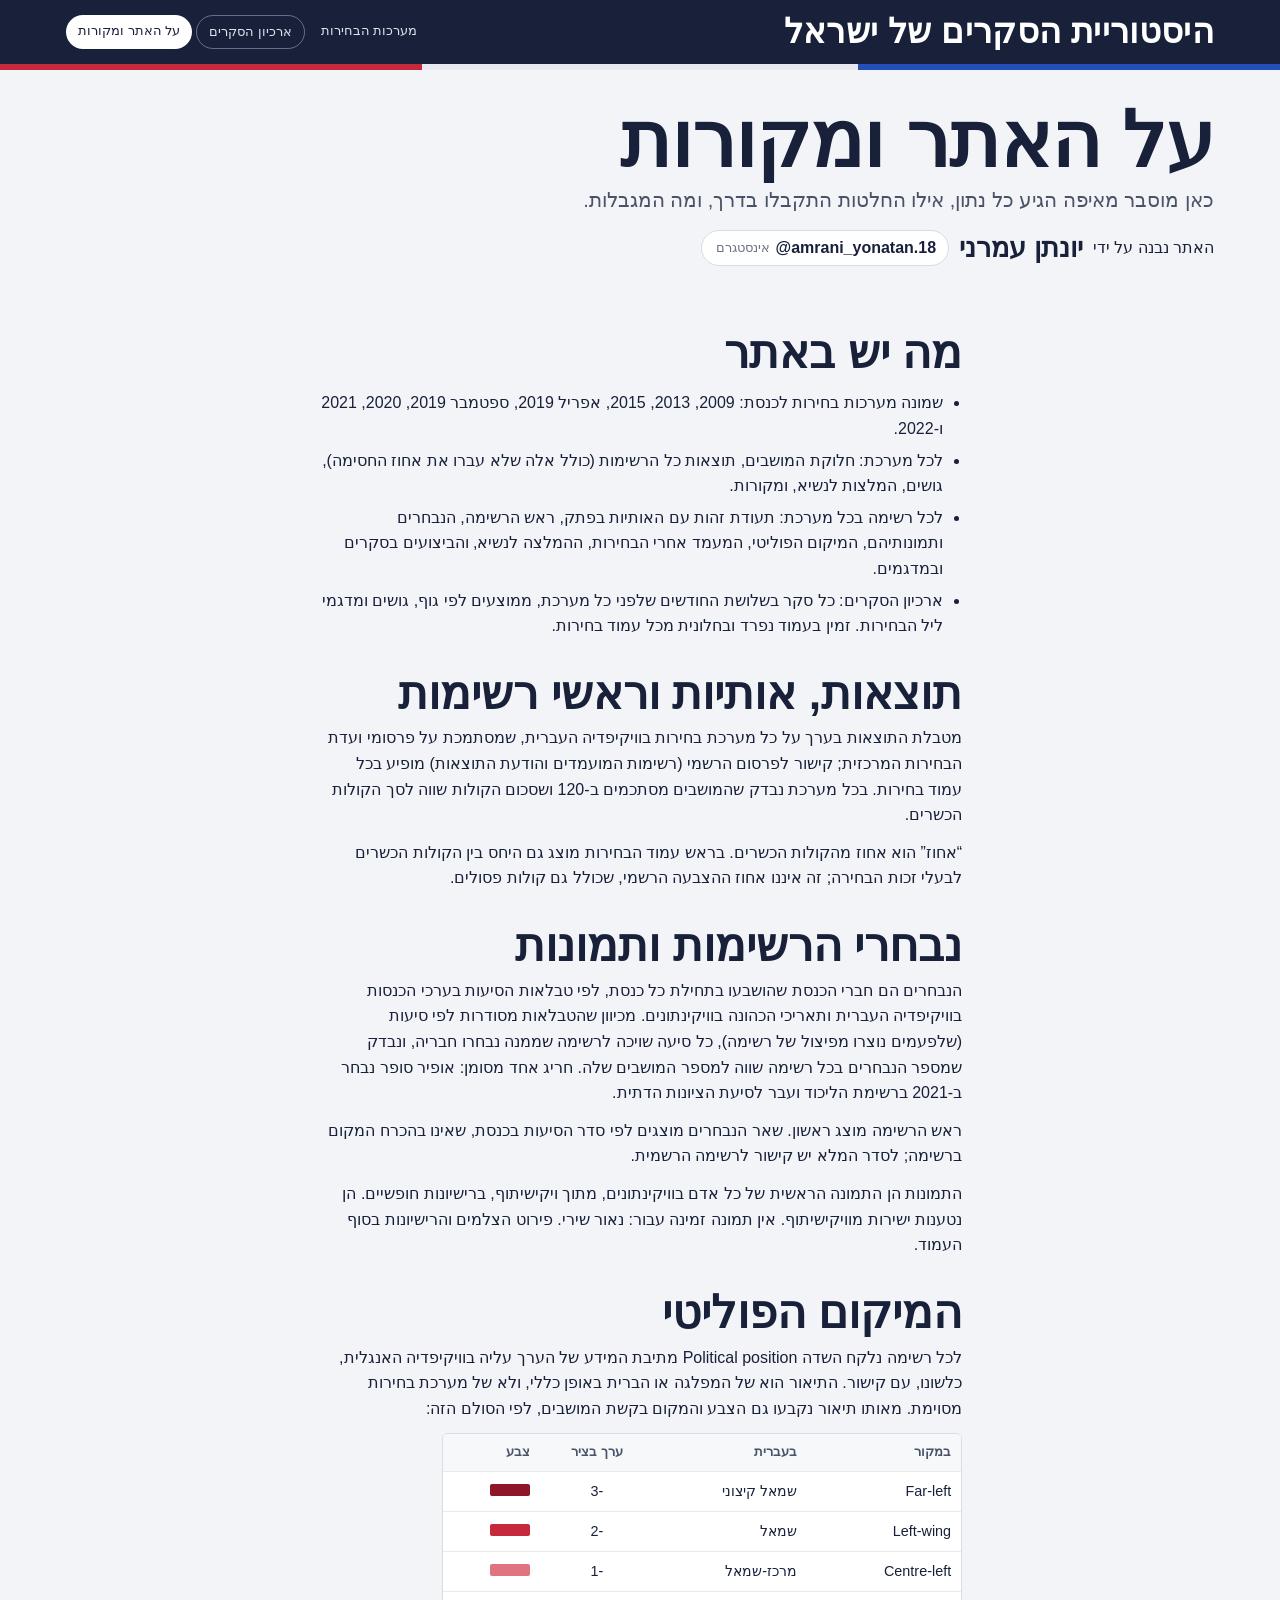
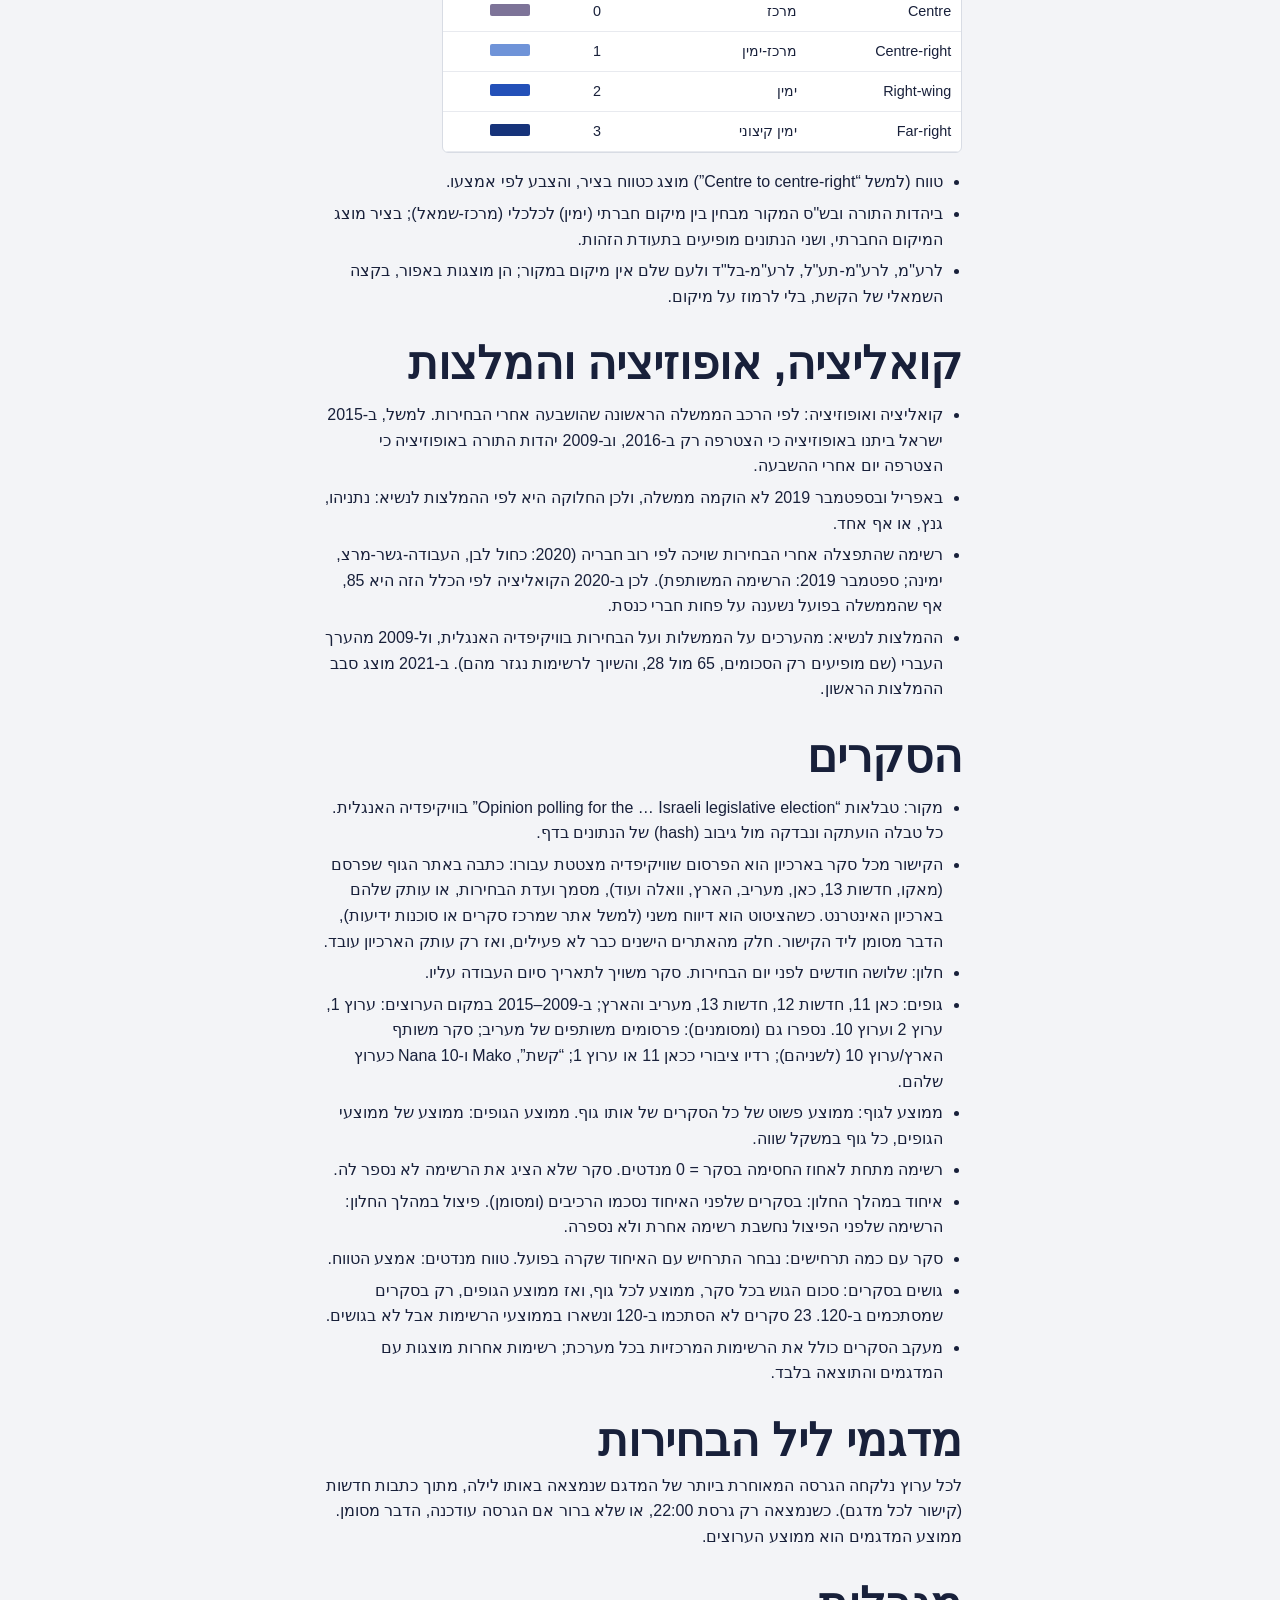
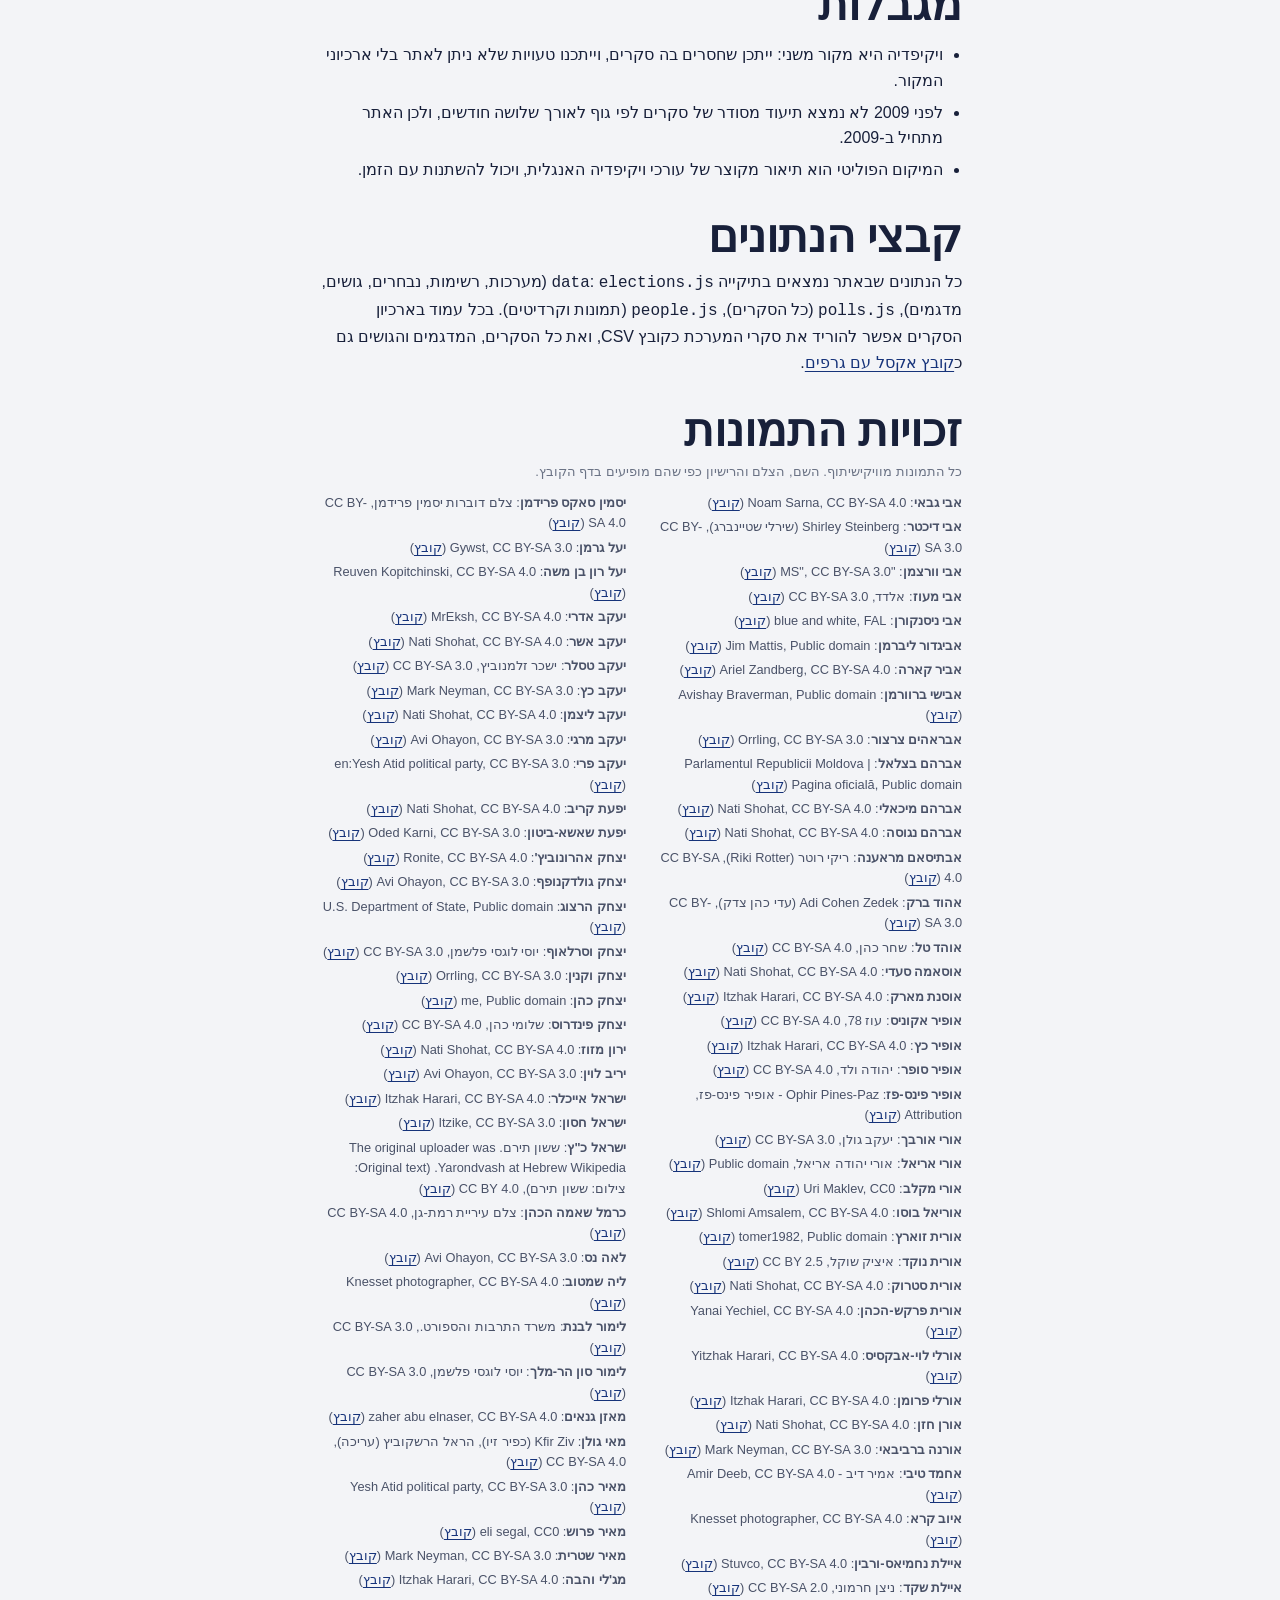
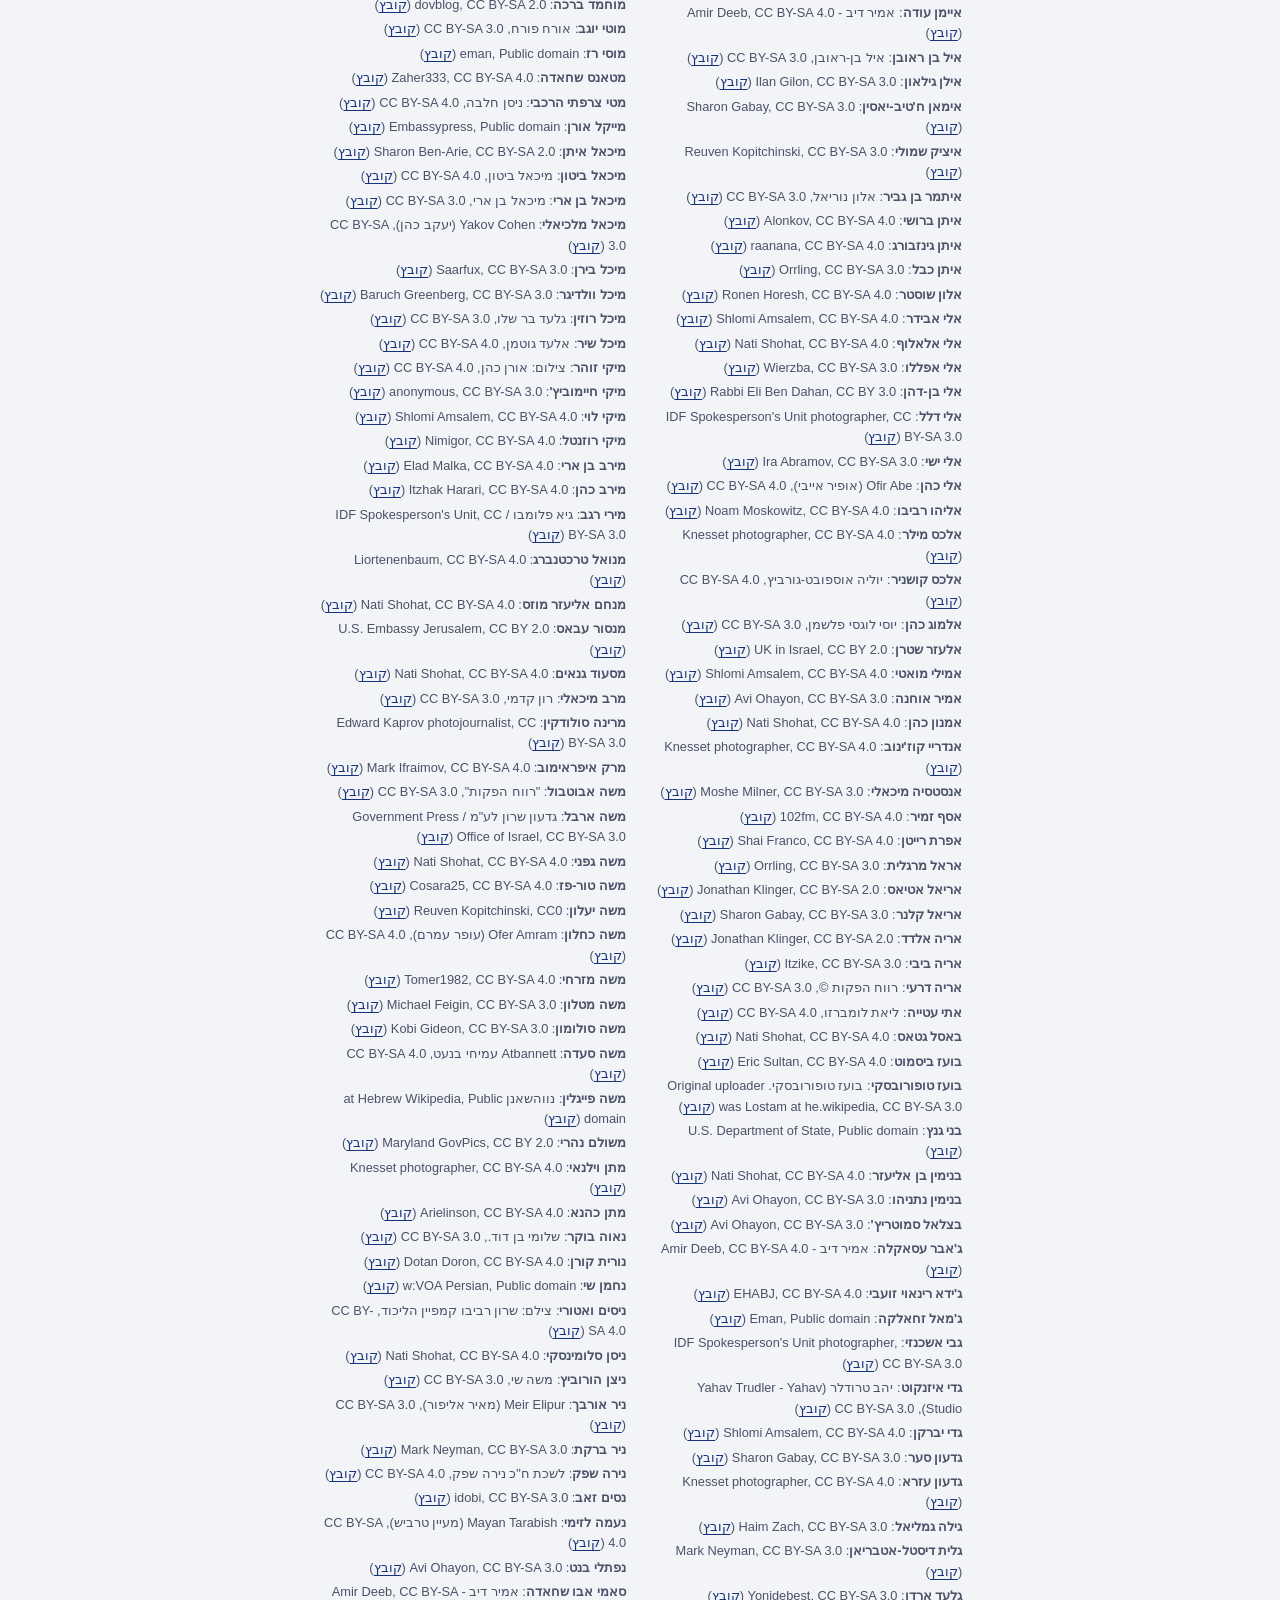
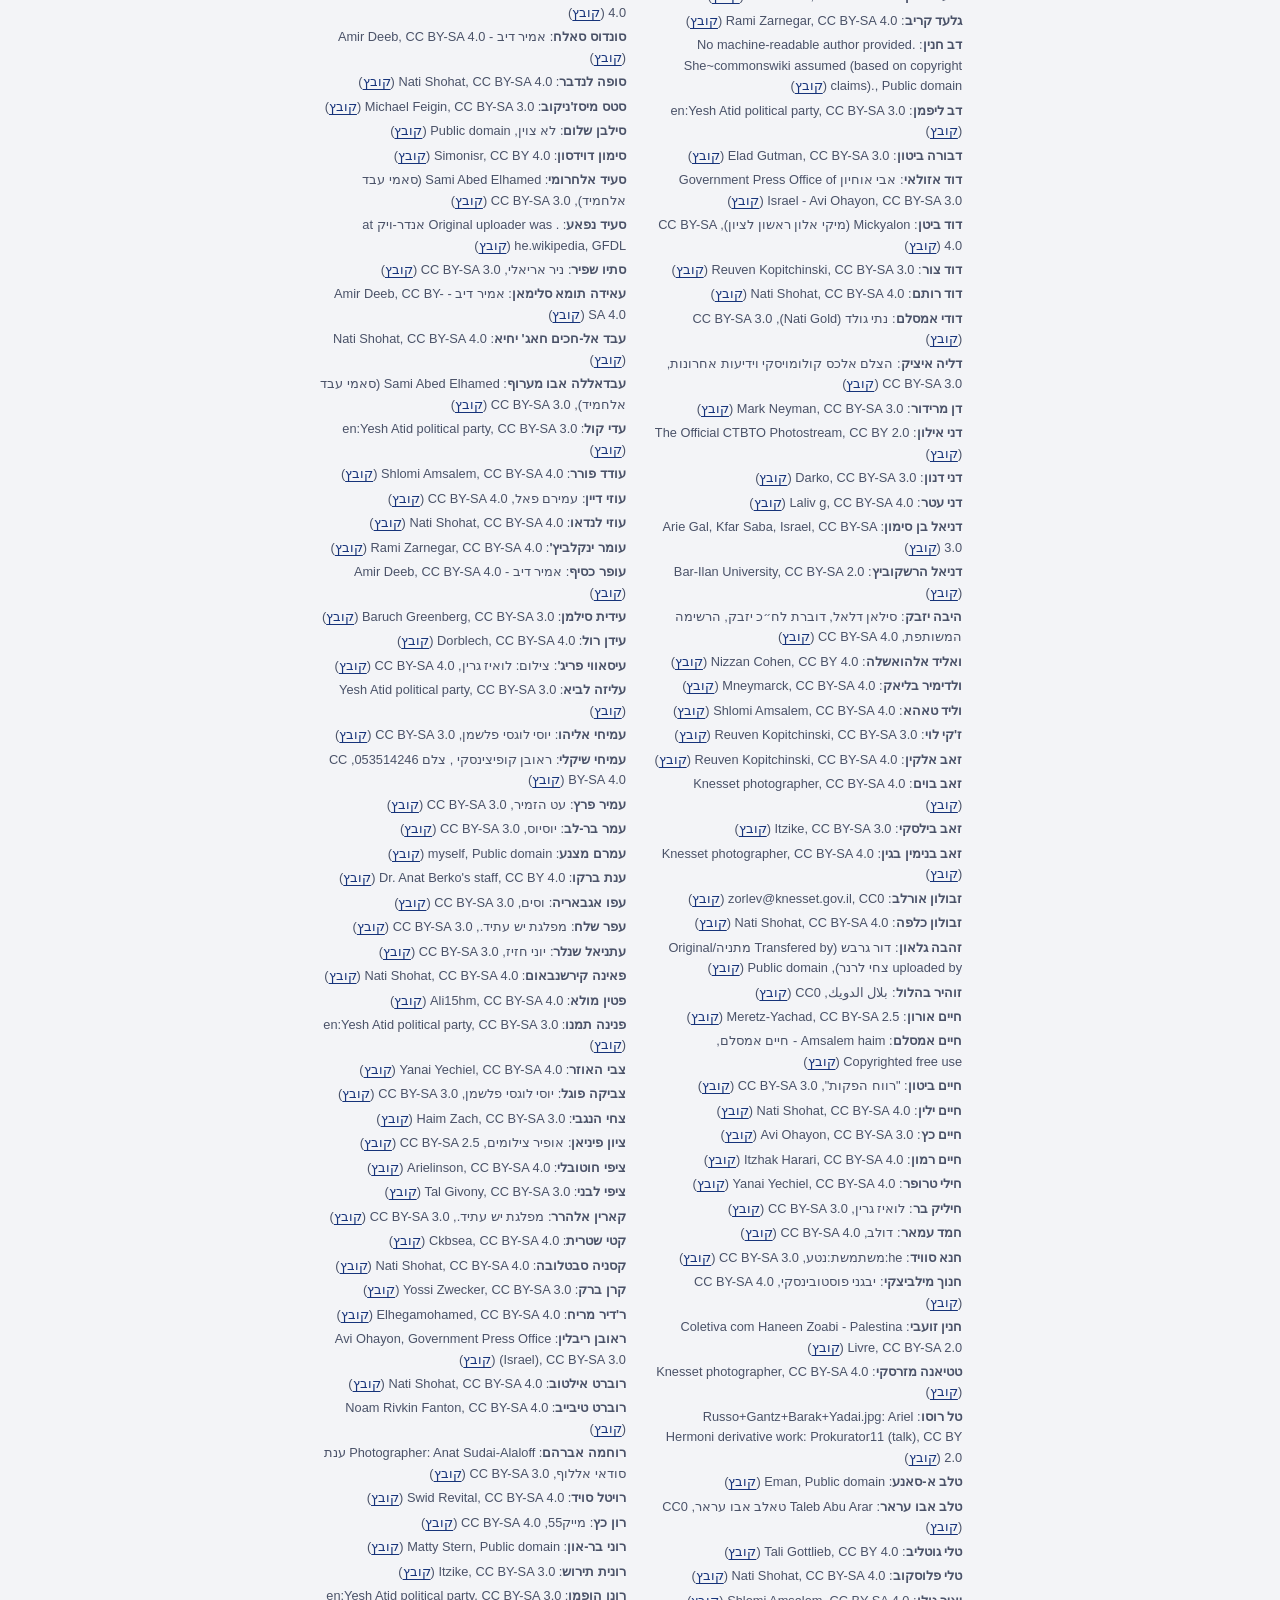
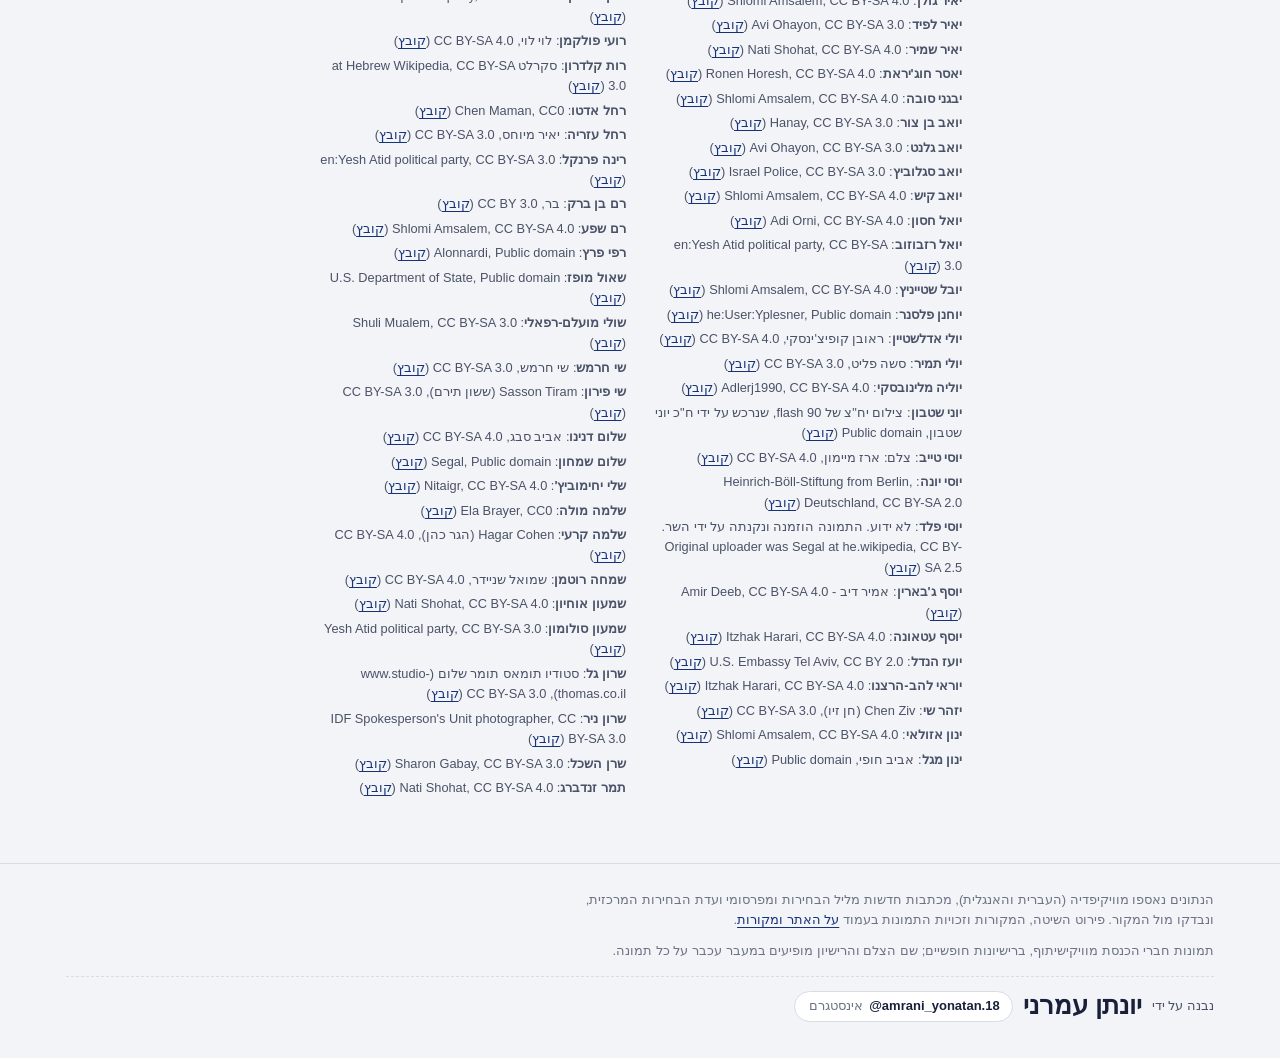
==== about.html @ 2ecafaed "Add files via upload base code 2.1 version." ====
<!doctype html>
<html lang="he" dir="rtl">
<head>
<meta charset="utf-8">
<meta name="viewport" content="width=device-width, initial-scale=1">
<meta http-equiv="Content-Security-Policy" content="default-src 'none'; script-src 'self'; style-src 'self' https://fonts.googleapis.com; style-src-attr 'unsafe-inline'; font-src 'self' https://fonts.gstatic.com; img-src 'self' data: https://commons.wikimedia.org https://upload.wikimedia.org https://thumb.wikimedia.org; base-uri 'none'; form-action 'none'; object-src 'none'">
<meta name="referrer" content="no-referrer">
<title>על האתר ומקורות | היסטוריית הסקרים של ישראל</title>
<meta name="description" content="איך נאספו הנתונים, כללי החישוב, המקורות וזכויות התמונות.">
<link rel="icon" href="assets/img/favicon.svg" type="image/svg+xml">
<link rel="preconnect" href="https://fonts.googleapis.com">
<link rel="preconnect" href="https://fonts.gstatic.com" crossorigin>
<link rel="stylesheet" href="https://fonts.googleapis.com/css2?family=Karantina:wght@300;400;700&amp;family=IBM+Plex+Sans+Hebrew:wght@400;500;600;700&amp;display=swap">
<link rel="stylesheet" href="assets/css/main.css">
</head>
<body>
<a class="sr-only" href="#main">דילוג לתוכן</a>
<main id="main"><noscript><div class="wrap" style="padding:40px 16px"><p>האתר מציג את הנתונים באמצעות JavaScript. יש להפעיל JavaScript בדפדפן.</p></div></noscript></main>
<script src="data/meta.js"></script>
<script src="data/elections.js"></script>
<script src="data/people.js"></script>
<script src="assets/js/common.js"></script>
<script src="assets/js/about.js"></script>
</body>
</html>
---- assets/css/main.css ----
/* היסטוריית הסקרים של ישראל — main stylesheet
   Palette: ballot paper and ink, with the political axis running from red (left) to blue (right). */

:root {
  --paper: #f3f4f7;
  --slip: #ffffff;
  --ink: #18203a;
  --ink-2: #4a5268;
  --mute: #6b7385;
  --rule: #d8dce4;
  --rule-2: #e8eaef;
  --right: #2350b8;
  --right-deep: #16337a;
  --left: #c42a3c;
  --left-deep: #8e1628;
  --centre: #7d7398;
  --none: #a7adb7;
  --coal: #18203a;
  --opp: #b9bfcc;
  --flag: #fff4cc;
  --focus: #f0b400;

  --display: "Karantina", "IBM Plex Sans Hebrew", "Arial Hebrew", sans-serif;
  --sans: "IBM Plex Sans Hebrew", "Arial Hebrew", Arial, sans-serif;

  --step--1: 0.8125rem;
  --step-0: 1rem;
  --step-1: 1.25rem;
  --step-2: 1.5625rem;
  --step-3: 1.953rem;
  --step-4: 2.441rem;
  --step-5: 3.4rem;

  --radius-slip: 3px;
  --shadow-slip: 0 1px 0 rgba(24, 32, 58, 0.08), 0 6px 18px -10px rgba(24, 32, 58, 0.35);
  --wrap: 1180px;
}

* { box-sizing: border-box; }
html { -webkit-text-size-adjust: 100%; }
body {
  margin: 0;
  background: var(--paper);
  color: var(--ink);
  font-family: var(--sans);
  font-size: var(--step-0);
  line-height: 1.6;
}
img { max-width: 100%; }
a { color: var(--right-deep); text-underline-offset: 3px; }
a:hover { color: var(--left-deep); }
:focus-visible { outline: 3px solid var(--focus); outline-offset: 2px; }
button { font: inherit; color: inherit; }

.wrap { max-width: var(--wrap); margin: 0 auto; padding: 0 16px; }
.sr-only { position: absolute; width: 1px; height: 1px; overflow: hidden; clip: rect(0 0 0 0); white-space: nowrap; }

/* ------------------------------------------------------------------ header */
.site-head {
  background: var(--ink);
  color: #fff;
  border-bottom: 6px solid transparent;
  border-image: linear-gradient(90deg, var(--left) 0 33%, #e9e7ef 33% 67%, var(--right) 67% 100%) 1;
}
.site-head .wrap { display: flex; align-items: center; gap: 24px; min-height: 64px; flex-wrap: wrap; padding-top: 8px; padding-bottom: 8px; }
.brand { color: #fff; text-decoration: none; font-family: var(--display); font-weight: 900; font-size: var(--step-2); line-height: 1.1; letter-spacing: -0.01em; }
.brand:hover { color: #fff; }
.nav { display: flex; gap: 4px; flex-wrap: wrap; margin-inline-start: auto; }
.nav a { color: #dfe3ee; text-decoration: none; padding: 6px 12px; border-radius: 999px; font-size: var(--step--1); font-weight: 500; }
.nav a:hover { background: rgba(255,255,255,0.08); color: #fff; }
.nav a[aria-current="page"] { background: #fff; color: var(--ink); }
.nav .nav-polls { border: 1px solid rgba(255,255,255,0.35); }

/* ------------------------------------------------------------------ type */
h1, h2, h3 { font-family: var(--display); line-height: 1.15; margin: 0; }
h1 { font-size: var(--step-4); font-weight: 900; letter-spacing: -0.015em; }
h2 { font-size: var(--step-3); font-weight: 700; }
h3 { font-size: var(--step-1); font-weight: 700; }
p { margin: 0 0 0.75em; max-width: 72ch; }
.lede { font-size: var(--step-1); color: var(--ink-2); max-width: 60ch; line-height: 1.5; }
.small { font-size: var(--step--1); color: var(--mute); }
.num { font-variant-numeric: tabular-nums; }

section.block { padding: 40px 0 8px; }
section.block > .wrap > header { display: flex; align-items: baseline; gap: 16px; flex-wrap: wrap; margin-bottom: 18px; border-bottom: 2px solid var(--ink); padding-bottom: 8px; }
section.block > .wrap > header p { margin: 0; color: var(--mute); font-size: var(--step--1); }

/* ------------------------------------------------------------------ ballot slip */
.slip {
  display: inline-flex; flex-direction: column; align-items: center; justify-content: center;
  background: var(--slip); color: var(--ink);
  border: 1px solid var(--rule); border-radius: var(--radius-slip);
  box-shadow: var(--shadow-slip);
  min-width: 3.2em; padding: 0.2em 0.45em 0.25em;
  font-family: var(--display); font-weight: 900; line-height: 1;
  position: relative;
}
.slip::after { /* the coloured edge the eye reads as "this party's place" */
  content: ""; position: absolute; inset-inline: 0; bottom: 0; height: 4px; background: var(--pc, var(--none));
  border-radius: 0 0 var(--radius-slip) var(--radius-slip);
}
.slip .l { font-size: 1.5em; letter-spacing: 0.02em; padding-bottom: 0.15em; }
.slip.sm { font-size: 0.85rem; min-width: 2.9em; }
.slip.md { font-size: 1.1rem; }
.slip.xl { font-size: 3.4rem; min-width: 2.6em; padding: 0.15em 0.4em 0.3em; }
.slip.xl::after { height: 8px; }

/* ------------------------------------------------------------------ hero (home) */
.hero { padding: 48px 0 24px; }
.hero h1 { font-size: clamp(2.4rem, 6vw, var(--step-5)); max-width: 14ch; }
.hero .lede { margin-top: 14px; }

.strip { display: grid; grid-template-columns: repeat(4, minmax(0, 1fr)); gap: 14px; margin-top: 28px; }
.strip a.card {
  display: grid; grid-template-rows: auto auto 1fr auto; gap: 6px;
  background: var(--slip); border: 1px solid var(--rule); border-radius: 6px;
  padding: 14px 14px 12px; text-decoration: none; color: var(--ink);
  transition: border-color .15s ease, transform .15s ease;
}
.strip a.card:hover { border-color: var(--ink); transform: translateY(-2px); }
.strip .when { font-family: var(--display); font-weight: 700; font-size: var(--step-1); }
.strip .kn { font-size: var(--step--1); color: var(--mute); }
.strip svg { width: 100%; height: auto; display: block; }
.strip .winner { display: flex; align-items: center; gap: 8px; font-size: var(--step--1); color: var(--ink-2); }
.strip .winner b { color: var(--ink); }

/* ------------------------------------------------------------------ cross-election bloc chart */
.bloc-rows { display: grid; gap: 10px; }
.bloc-row { display: grid; grid-template-columns: 9.5rem 1fr; gap: 12px; align-items: center; }
.bloc-row .who { font-size: var(--step--1); line-height: 1.3; }
.bloc-row .who a { font-weight: 600; color: var(--ink); text-decoration: none; }
.bloc-row .who a:hover { text-decoration: underline; }
.bars { display: grid; gap: 3px; }
.bar { display: flex; height: 22px; border-radius: 2px; overflow: hidden; background: var(--rule-2); }
.bar > span { display: flex; align-items: center; justify-content: center; font-size: 0.72rem; font-weight: 600; color: #fff; white-space: nowrap; overflow: hidden; min-width: 0; }
.bar .C { background: var(--coal); }
.bar .O { background: var(--opp); color: var(--ink); }
.bar .N { background: repeating-linear-gradient(135deg, #e4e6ec 0 6px, #d2d6df 6px 12px); color: var(--ink); }
.bar .X { background: #eceef2; color: var(--mute); }
.bar-label { font-size: 0.72rem; color: var(--mute); }
.bar-wrap { display: grid; grid-template-columns: 4.6rem 1fr; gap: 8px; align-items: center; }
.legend { display: flex; flex-wrap: wrap; gap: 6px 16px; font-size: var(--step--1); color: var(--ink-2); margin: 8px 0 14px; }
.legend i { display: inline-block; width: 12px; height: 12px; border-radius: 2px; vertical-align: -1px; margin-inline-end: 6px; }
.legend .C i { background: var(--coal); } .legend .O i { background: var(--opp); }
.legend .N i { background: repeating-linear-gradient(135deg, #e4e6ec 0 3px, #d2d6df 3px 6px); }
.legend .X i { background: #eceef2; border: 1px solid var(--rule); }

/* ------------------------------------------------------------------ election page */
.e-head { padding: 34px 0 10px; }
.crumbs { font-size: var(--step--1); margin-bottom: 10px; }
.crumbs a { color: var(--mute); }
.e-head h1 { font-size: clamp(2rem, 5vw, var(--step-4)); }
.facts { display: flex; flex-wrap: wrap; gap: 0; margin-top: 18px; border-top: 1px solid var(--rule); border-bottom: 1px solid var(--rule); }
.facts > div { padding: 10px 18px 10px 18px; border-inline-start: 1px solid var(--rule); }
.facts > div:first-child { border-inline-start: 0; padding-inline-start: 0; }
.facts dt { font-size: var(--step--1); color: var(--mute); }
.facts dd { margin: 0; font-weight: 600; font-variant-numeric: tabular-nums; }

.e-switch { display: flex; gap: 6px; flex-wrap: wrap; margin-top: 14px; }
.e-switch a { font-size: var(--step--1); padding: 3px 10px; border-radius: 999px; border: 1px solid var(--rule); text-decoration: none; color: var(--ink-2); background: var(--slip); }
.e-switch a[aria-current="page"] { background: var(--ink); color: #fff; border-color: var(--ink); }

.parl { display: grid; grid-template-columns: minmax(0, 1.35fr) minmax(0, 1fr); gap: 28px; align-items: start; }
.parl figure { margin: 0; }
.parl svg { width: 100%; height: auto; display: block; }
.parl svg .seat { transition: fill .25s ease, stroke .25s ease; }
.parl svg .seat.dim { opacity: 0.18; }
.toggle { display: inline-flex; border: 1px solid var(--ink); border-radius: 999px; overflow: hidden; margin-bottom: 10px; }
.toggle button { background: transparent; border: 0; padding: 5px 14px; cursor: pointer; font-size: var(--step--1); }
.toggle button[aria-pressed="true"] { background: var(--ink); color: #fff; }
.parl .sum { font-family: var(--display); text-anchor: middle; fill: var(--ink); }
.parl .axis-note { font-size: var(--step--1); color: var(--mute); margin-top: 6px; }

.seat-legend { list-style: none; margin: 0; padding: 0; display: grid; gap: 2px; }
.seat-legend li a { display: grid; grid-template-columns: 14px 1fr auto; gap: 10px; align-items: center; padding: 5px 8px; border-radius: 4px; text-decoration: none; color: var(--ink); }
.seat-legend li a:hover, .seat-legend li a:focus-visible { background: var(--slip); }
.seat-legend .sw { width: 14px; height: 14px; border-radius: 50%; background: var(--pc); }
.seat-legend .sw.opp { box-shadow: inset 0 0 0 3px #fff; outline: 1px solid var(--pc); }
.seat-legend .n { font-family: var(--display); font-weight: 700; font-variant-numeric: tabular-nums; }

/* tables */
.table-scroll { overflow-x: auto; -webkit-overflow-scrolling: touch; border: 1px solid var(--rule); border-radius: 6px; background: var(--slip); }
table.data { border-collapse: collapse; width: 100%; font-size: 0.9rem; font-variant-numeric: tabular-nums; }
table.data th, table.data td { padding: 8px 10px; border-bottom: 1px solid var(--rule-2); text-align: start; vertical-align: middle; white-space: nowrap; }
table.data thead th { background: #f7f8fa; font-weight: 600; font-size: var(--step--1); color: var(--ink-2); position: sticky; top: 0; z-index: 1; }
table.data td.n, table.data th.n { text-align: center; }
table.data tbody tr:hover { background: #fafbfc; }
table.data tr.below td { color: var(--mute); }
table.data .wrapcell { white-space: normal; min-width: 14rem; }
td.flag { background: var(--flag); }
.note-mark { font-size: 0.7rem; vertical-align: super; color: var(--left-deep); font-weight: 700; cursor: help; }
.rowlink { color: var(--ink); text-decoration: none; font-weight: 600; }
.rowlink:hover { text-decoration: underline; }
.party-cell { display: flex; align-items: center; gap: 10px; }
.delta-pos { color: var(--right-deep); } .delta-neg { color: var(--left-deep); }

.chip { display: inline-block; font-size: 0.75rem; padding: 1px 8px; border-radius: 999px; border: 1px solid var(--rule); background: var(--slip); color: var(--ink-2); white-space: nowrap; }
.chip.C { background: var(--coal); color: #fff; border-color: var(--coal); }
.chip.O { background: #fff; color: var(--ink); border-color: var(--ink); }
.chip.N { background: #eceef2; }
.chip.X { color: var(--mute); }

.two-col { display: grid; grid-template-columns: repeat(2, minmax(0, 1fr)); gap: 24px; }
.rec-groups { display: grid; grid-template-columns: repeat(auto-fit, minmax(220px, 1fr)); gap: 14px; }
.rec-group { background: var(--slip); border: 1px solid var(--rule); border-radius: 6px; padding: 14px; }
.rec-group h3 { font-size: var(--step-0); font-family: var(--sans); font-weight: 700; display: flex; justify-content: space-between; gap: 10px; }
.rec-group h3 .n { font-family: var(--display); font-size: var(--step-2); line-height: 1; }
.rec-group ul { list-style: none; padding: 0; margin: 10px 0 0; display: flex; flex-wrap: wrap; gap: 6px; }

.notes { font-size: 0.9rem; color: var(--ink-2); padding-inline-start: 1.2em; }
.notes li { margin-bottom: 4px; max-width: 80ch; }
.sources { font-size: var(--step--1); display: grid; gap: 4px; }
details.more { margin-top: 14px; }
details.more summary { cursor: pointer; font-weight: 600; padding: 6px 0; }

.btn {
  display: inline-flex; align-items: center; gap: 8px; cursor: pointer;
  background: var(--ink); color: #fff; border: 0; border-radius: 999px; padding: 8px 18px;
  font-size: var(--step--1); font-weight: 600; text-decoration: none;
}
.btn:hover { background: var(--right-deep); color: #fff; }
.btn.ghost { background: transparent; color: var(--ink); border: 1px solid var(--ink); }
.btn.ghost:hover { background: var(--ink); color: #fff; }

/* ------------------------------------------------------------------ party ID */
.id-wrap { padding: 30px 0 10px; }
.idcard {
  display: grid; grid-template-columns: auto minmax(0, 1fr) 210px; gap: 28px; align-items: stretch;
  background: var(--slip); border: 1px solid var(--rule); border-radius: 10px; padding: 26px;
  position: relative; overflow: hidden;
}
.idcard::before { /* micro-print band along the top, like a document */
  content: ""; position: absolute; inset-inline: 0; top: 0; height: 6px;
  background: var(--pc);
}
.idcard .face { display: grid; justify-items: center; align-content: start; gap: 12px; }
.idcard .ballot-name { font-family: var(--display); font-size: 0.95rem; text-align: center; max-width: 16ch; color: var(--ink-2); line-height: 1.3; }
.idcard h1 { font-size: clamp(2rem, 4.5vw, var(--step-4)); }
.idcard .sub { color: var(--mute); margin-top: 4px; }
.fields { display: grid; grid-template-columns: repeat(auto-fill, minmax(150px, 1fr)); gap: 14px 22px; margin: 20px 0 0; }
.fields dt { font-size: var(--step--1); color: var(--mute); }
.fields dd { margin: 0; font-weight: 600; font-variant-numeric: tabular-nums; }
.fields dd.big { font-family: var(--display); font-size: var(--step-3); font-weight: 900; line-height: 1; }
.leader { display: grid; align-content: start; justify-items: center; gap: 8px; text-align: center; border-inline-start: 1px dashed var(--rule); padding-inline-start: 24px; }
.leader .ph { width: 150px; height: 180px; }
.leader .role { font-size: var(--step--1); color: var(--mute); }
.leader .name { font-family: var(--display); font-weight: 700; font-size: var(--step-1); line-height: 1.2; }

.axis { margin-top: 22px; }
.axis svg { width: 100%; max-width: 560px; height: auto; display: block; }
.axis .cap { font-size: var(--step--1); color: var(--ink-2); }

/* portraits */
.ph { position: relative; display: block; width: 100%; aspect-ratio: 5 / 6; border-radius: 4px; overflow: hidden; background: #e3e6ec; }
.ph img { width: 100%; height: 100%; object-fit: cover; object-position: 50% 22%; display: block; }
.ph .ini { position: absolute; inset: 0; display: flex; align-items: center; justify-content: center; font-family: var(--display); font-weight: 900; font-size: 1.6rem; color: #fff; background: var(--pc, var(--none)); }
.ph img + .ini { display: none; }
.ph.failed img { display: none; }
.ph.failed .ini { display: flex; }

.members { display: grid; grid-template-columns: repeat(auto-fill, minmax(118px, 1fr)); gap: 18px 14px; }
.member { text-decoration: none; color: var(--ink); display: grid; gap: 6px; font-size: 0.86rem; line-height: 1.25; }
.member:hover .nm { text-decoration: underline; }
.member .nm { font-weight: 600; }
.member .tag { font-size: 0.72rem; color: var(--mute); }
.member.lead .ph { outline: 3px solid var(--pc); outline-offset: 2px; }

.mini-bars { display: grid; gap: 6px; max-width: 640px; }
.mini-bars .row { display: grid; grid-template-columns: 12rem 1fr 3rem; gap: 10px; align-items: center; font-size: 0.88rem; }
.mini-bars .track { height: 16px; background: var(--rule-2); border-radius: 2px; position: relative; }
.mini-bars .fill { position: absolute; inset-block: 0; inset-inline-start: 0; background: var(--pc); border-radius: 2px; }
.mini-bars .row.result .fill { background: var(--ink); }
.mini-bars .row.exit .fill { background: repeating-linear-gradient(135deg, var(--pc) 0 5px, color-mix(in srgb, var(--pc) 55%, #fff) 5px 10px); }
.mini-bars .v { font-family: var(--display); font-weight: 700; text-align: end; font-variant-numeric: tabular-nums; }
.mini-bars .sep { height: 1px; background: var(--rule); margin: 4px 0; }

.history { display: flex; gap: 10px; flex-wrap: wrap; }
.history a { display: grid; justify-items: center; gap: 4px; text-decoration: none; color: var(--ink); font-size: var(--step--1); padding: 8px 10px; border: 1px solid var(--rule); border-radius: 6px; background: var(--slip); }
.history a[aria-current="page"] { border-color: var(--ink); box-shadow: inset 0 0 0 1px var(--ink); }
.history a .s { font-family: var(--display); font-weight: 900; font-size: var(--step-1); line-height: 1; }

/* ------------------------------------------------------------------ polls panel (drawer + page) */
.drawer-backdrop { position: fixed; inset: 0; background: rgba(24, 32, 58, 0.45); opacity: 0; pointer-events: none; transition: opacity .2s ease; z-index: 40; }
.drawer {
  position: fixed; top: 0; bottom: 0; left: 0; width: min(920px, 100vw);
  background: var(--paper); z-index: 41; box-shadow: 8px 0 40px rgba(0,0,0,0.25);
  transform: translateX(-102%); transition: transform .28s cubic-bezier(.2,.7,.2,1);
  display: flex; flex-direction: column;
}
.drawer.open { transform: none; }
.drawer-backdrop.open { opacity: 1; pointer-events: auto; }
.drawer .d-head { display: flex; align-items: center; gap: 12px; padding: 14px 18px; background: var(--ink); color: #fff; }
.drawer .d-head h2 { font-size: var(--step-1); }
.drawer .d-head .x { margin-inline-start: auto; background: transparent; border: 1px solid rgba(255,255,255,.4); color: #fff; border-radius: 999px; padding: 4px 12px; cursor: pointer; }
.drawer .d-body { overflow: auto; padding: 18px; }
@media (prefers-reduced-motion: reduce) { .drawer, .drawer-backdrop, .strip a.card, .parl svg .seat { transition: none; } }

.panel-intro { background: var(--slip); border: 1px solid var(--rule); border-inline-start: 4px solid var(--centre); border-radius: 6px; padding: 12px 16px; font-size: 0.9rem; color: var(--ink-2); margin-bottom: 18px; }
.panel-intro p { margin: 0; }
.filters { display: flex; gap: 8px; flex-wrap: wrap; align-items: center; margin: 12px 0; }
.filters label { font-size: var(--step--1); color: var(--mute); }
.filters select { font: inherit; font-size: var(--step--1); padding: 4px 8px; border: 1px solid var(--rule); border-radius: 4px; background: var(--slip); }
.tsc svg { width: 100%; height: auto; display: block; background: var(--slip); border: 1px solid var(--rule); border-radius: 6px; }
.tsc .lg { display: flex; flex-wrap: wrap; gap: 4px 14px; font-size: var(--step--1); margin-top: 8px; }
.tsc .lg button { background: transparent; border: 1px solid transparent; border-radius: 999px; padding: 2px 10px; cursor: pointer; font-size: var(--step--1); }
.tsc .lg button:hover { border-color: var(--rule); }
.tsc .lg button[aria-pressed="true"] { border-color: var(--ink); background: var(--slip); font-weight: 600; }
.tsc .lg button::before { content: ""; display: inline-block; width: 10px; height: 10px; border-radius: 50%; background: var(--pc); margin-inline-end: 6px; vertical-align: -1px; }
.tsc svg [data-p] { transition: opacity .15s ease; }

/* ------------------------------------------------------------------ about */
.prose { max-width: 76ch; }
.prose h2 { margin: 32px 0 10px; }
.prose ul { padding-inline-start: 1.2em; }
.prose li { margin-bottom: 6px; }
.credits { columns: 2 280px; column-gap: 28px; font-size: 0.8rem; color: var(--ink-2); }
.credits div { break-inside: avoid; margin-bottom: 4px; }

/* ------------------------------------------------------------------ footer */
.site-foot { margin-top: 56px; padding: 26px 0 40px; border-top: 1px solid var(--rule); font-size: var(--step--1); color: var(--mute); }
.site-foot p { max-width: 90ch; }

/* ------------------------------------------------------------------ responsive */
@media (max-width: 980px) {
  .strip { grid-template-columns: repeat(2, minmax(0, 1fr)); }
  .parl { grid-template-columns: 1fr; }
  .idcard { grid-template-columns: auto minmax(0, 1fr); }
  .leader { grid-column: 1 / -1; border-inline-start: 0; padding-inline-start: 0; border-top: 1px dashed var(--rule); padding-top: 16px; grid-template-columns: 120px 1fr; justify-items: start; text-align: start; align-items: center; }
  .leader .ph { width: 120px; height: 144px; grid-row: span 3; }
  .two-col { grid-template-columns: 1fr; }
}
@media (max-width: 620px) {
  h1 { font-size: var(--step-3); }
  .strip { grid-template-columns: minmax(0, 1fr); }
  .bloc-row { grid-template-columns: 1fr; gap: 4px; }
  .idcard { grid-template-columns: 1fr; padding: 20px 16px; }
  .idcard .face { justify-items: start; grid-template-columns: auto 1fr; align-items: center; }
  .idcard .ballot-name { text-align: start; }
  .slip.xl { font-size: 2.4rem; }
  .facts > div { padding: 8px 12px 8px 0; border-inline-start: 0; width: 50%; }
  .members { grid-template-columns: repeat(auto-fill, minmax(96px, 1fr)); }
  .mini-bars .row { grid-template-columns: 6.5rem 1fr 2.6rem; }
  .nav { margin-inline-start: 0; }
}
@media print {
  .site-head .nav, .btn, .toggle, .drawer, .drawer-backdrop { display: none !important; }
  body { background: #fff; }
}

/* poll source links */
.src-host { font-size: 0.72rem; color: var(--mute); direction: ltr; unicode-bidi: isolate; }
.src-tag { font-size: 0.68rem; padding: 0 6px; border-radius: 999px; background: #eceef2; color: var(--ink-2); }
.src-tag.sec { background: var(--flag); }

/* ================================================================== display type: Karantina
   Karantina is a condensed display face, so display sizes run larger than a regular serif would. */
h1, h2 { font-weight: 700; letter-spacing: 0; }
h1 { font-size: clamp(2.8rem, 6.5vw, 4.2rem); line-height: 0.95; }
h2 { font-size: clamp(2.2rem, 4vw, 2.8rem); line-height: 1; }
h3 { font-family: var(--sans); font-size: 1.08rem; font-weight: 700; line-height: 1.3; }
.brand { font-size: 2.1rem; font-weight: 700; line-height: 1; letter-spacing: 0.01em; }
.hero h1 { font-size: clamp(3.6rem, 10vw, 6.6rem); max-width: 10ch; line-height: 0.88; }
.e-head h1 { font-size: clamp(3rem, 7vw, 4.8rem); }
.idcard h1 { font-size: clamp(3rem, 6vw, 4.4rem); }
.slip { font-weight: 700; }
.slip .l { font-size: 1.95em; letter-spacing: 0.03em; padding-bottom: 0.08em; }
.slip.xl { font-size: 3.6rem; }
.strip .when { font-size: 2rem; font-weight: 700; line-height: 1; }
.fields dd.big { font-size: 3.4rem; font-weight: 700; line-height: 0.8; }
.rec-group h3 .n { font-size: 2.6rem; font-weight: 700; line-height: 0.8; }
.history a .s { font-size: 2.2rem; font-weight: 700; line-height: 0.9; }
.seat-legend .n { font-size: 1.6rem; line-height: 1; }
.parl svg .sum { font-size: 46px; font-weight: 700; }
.idcard .ballot-name, .leader .name { font-family: var(--sans); }
.leader .name { font-size: 1.1rem; font-weight: 700; }
.mini-bars .v { font-family: var(--sans); font-weight: 700; }
.drawer .d-head h2 { font-size: 2rem; }

/* ================================================================== richer page furniture */
/* section headings get a short left-to-right political rule */
section.block > .wrap > header { border-bottom: 0; position: relative; padding-bottom: 12px; }
section.block > .wrap > header::after {
  content: ""; position: absolute; inset-inline: 0; bottom: 0; height: 3px;
  background: linear-gradient(90deg, var(--left) 0 12%, var(--ink) 12% 88%, var(--right) 88% 100%);
}

/* hero */
.hero { position: relative; overflow: hidden; padding: 40px 0 30px;
  background:
    radial-gradient(1200px 380px at 110% -10%, rgba(35, 80, 184, 0.10), transparent 60%),
    radial-gradient(900px 340px at -10% 0%, rgba(196, 42, 60, 0.08), transparent 60%);
}
.hero-grid { display: grid; grid-template-columns: minmax(0, 1fr) minmax(0, 1.05fr); gap: 34px; align-items: center; }
.hero-chamber { background: var(--slip); border: 1px solid var(--rule); border-radius: 10px; padding: 18px 18px 12px; box-shadow: var(--shadow-slip); }
.hero-chamber svg { width: 100%; height: auto; display: block; }
.hero-chamber .cap { display: flex; justify-content: space-between; align-items: baseline; gap: 10px; font-size: var(--step--1); color: var(--mute); margin-top: 6px; }
.hero-chamber .cap b { font-family: var(--display); font-size: 1.7rem; color: var(--ink); font-weight: 700; }
.kicker-row { display: flex; flex-wrap: wrap; gap: 8px; margin-top: 22px; }
.kicker-row a { text-decoration: none; }

/* ghost numerals behind page heads */
.e-head { position: relative; overflow: hidden; }
.bg-num {
  position: absolute; inset-inline-start: auto; inset-inline-end: 8px; top: -18px;
  font-family: var(--display); font-weight: 700; font-size: clamp(9rem, 26vw, 19rem); line-height: 0.8;
  color: var(--ink); opacity: 0.045; pointer-events: none; user-select: none;
}
.e-head .wrap { position: relative; }

/* leaders strip on election pages */
.leaders { display: grid; grid-template-columns: repeat(auto-fill, minmax(112px, 1fr)); gap: 16px 12px; margin-top: 24px; }
@media (min-width: 981px) { .leaders { grid-template-columns: repeat(var(--n), minmax(0, 1fr)); } }
.leaders a { display: grid; gap: 6px; text-decoration: none; color: var(--ink); font-size: 0.84rem; line-height: 1.2; }
.leaders a:hover .nm { text-decoration: underline; }
.leaders .ph { border-bottom: 5px solid var(--pc); }
.leaders .row { display: flex; align-items: center; justify-content: space-between; gap: 6px; }
.leaders .seats { font-family: var(--display); font-size: 1.6rem; font-weight: 700; line-height: 1; }
.leaders .nm { font-weight: 600; }
.leaders .party { color: var(--mute); font-size: 0.76rem; }

/* party trajectories (home) */
.traj figure { margin: 0; }
.traj svg { width: 100%; height: auto; display: block; background: var(--slip); border: 1px solid var(--rule); border-radius: 8px; }
.traj .lg { display: flex; flex-wrap: wrap; gap: 4px 6px; margin-top: 10px; }
.traj .lg button { background: var(--slip); border: 1px solid var(--rule); border-radius: 999px; padding: 3px 12px; cursor: pointer; font-size: var(--step--1); }
.traj .lg button::before { content: ""; display: inline-block; width: 10px; height: 10px; border-radius: 50%; background: var(--pc); margin-inline-end: 6px; vertical-align: -1px; }
.traj .lg button[aria-pressed="true"] { border-color: var(--ink); font-weight: 600; }
.traj svg [data-f] { transition: opacity .15s ease; }

/* poll surprises (home) */
.surprises { display: grid; grid-template-columns: repeat(auto-fill, minmax(260px, 1fr)); gap: 14px; }
.surprise .txt { display: grid; min-width: 0; gap: 1px; }
.surprise .s { line-height: 1.35; }
.surprise { display: grid; grid-template-columns: auto 1fr auto; gap: 12px; align-items: center; background: var(--slip); border: 1px solid var(--rule);
  border-inline-start: 5px solid var(--pc); border-radius: 8px; padding: 14px; text-decoration: none; color: var(--ink); }
.surprise:hover { border-color: var(--ink); border-inline-start-color: var(--pc); }
.surprise .t { font-weight: 700; line-height: 1.2; }
.surprise .s { font-size: var(--step--1); color: var(--mute); }
.surprise .d { font-family: var(--display); font-weight: 700; font-size: 2.4rem; line-height: 0.8; direction: ltr; }
.surprise .d.up { color: var(--right-deep); } .surprise .d.down { color: var(--left-deep); }

/* credit in footer */
.site-foot .credit { display: flex; align-items: center; gap: 10px; flex-wrap: wrap; margin-top: 14px; padding-top: 14px; border-top: 1px dashed var(--rule); color: var(--ink-2); }
.site-foot .credit b { font-family: var(--display); font-size: 1.6rem; font-weight: 700; color: var(--ink); line-height: 1; }
.ig { display: inline-flex; align-items: center; gap: 6px; padding: 4px 12px 4px 10px; border-radius: 999px; border: 1px solid var(--rule); background: var(--slip); text-decoration: none; color: var(--ink); font-weight: 600; direction: ltr; }
.ig:hover { border-color: var(--ink); color: var(--ink); }
.ig svg { width: 16px; height: 16px; }

@media (max-width: 980px) {
  .hero-grid { grid-template-columns: 1fr; }
}
.ig .ig-l { font-weight: 400; color: var(--mute); font-size: 0.8rem; margin-inline-end: 4px; }
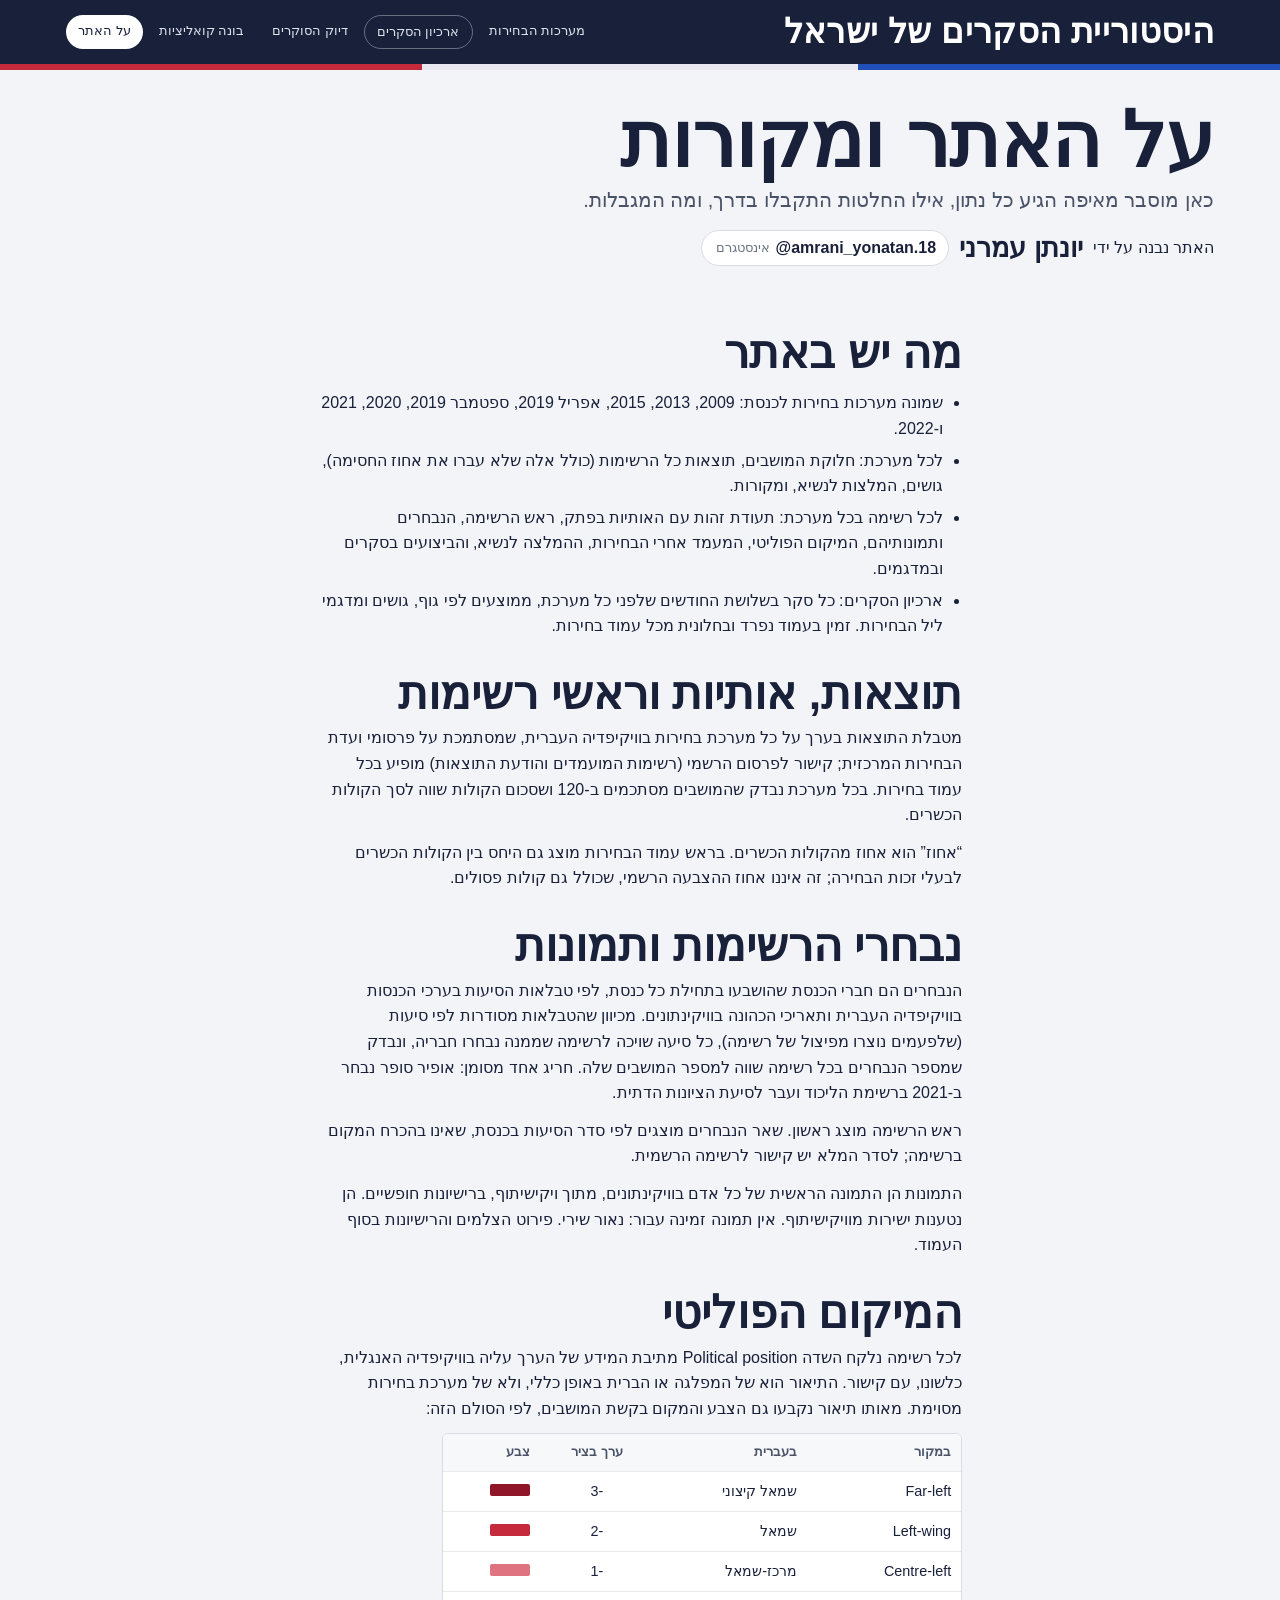
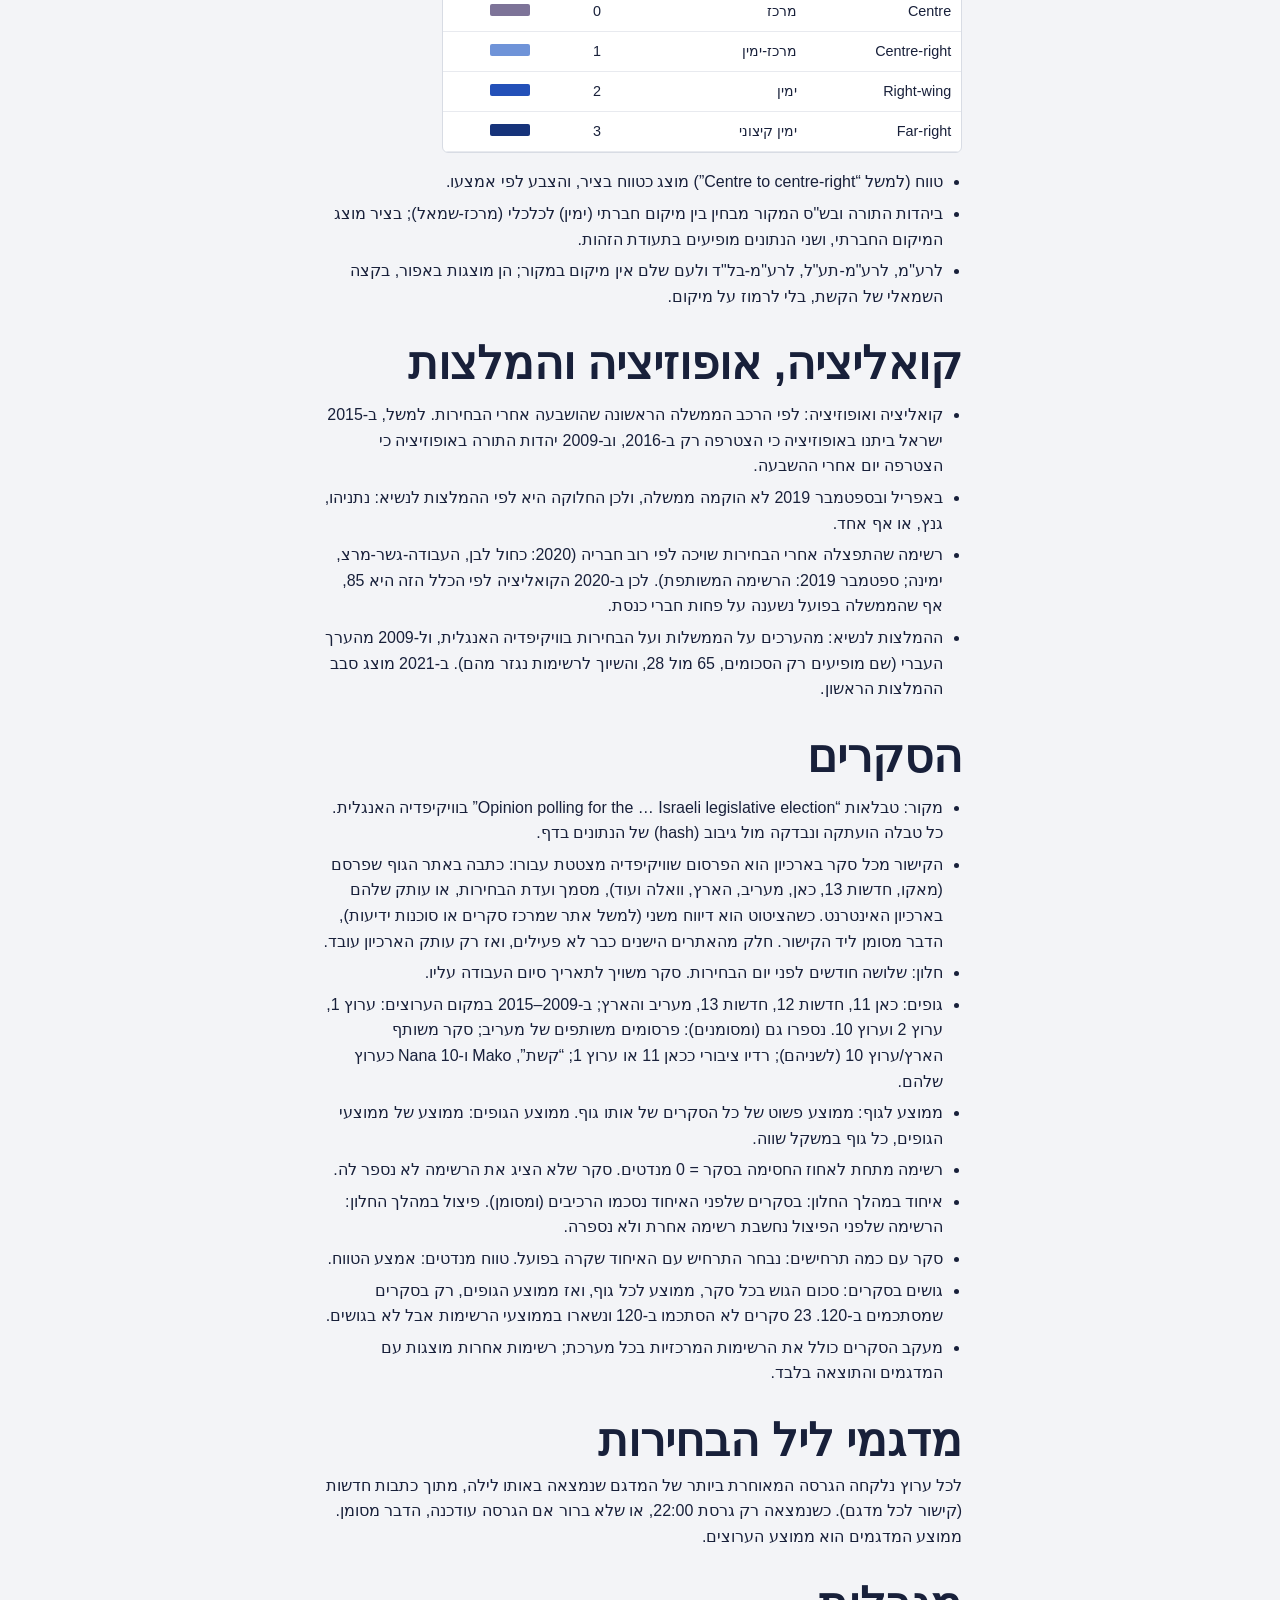
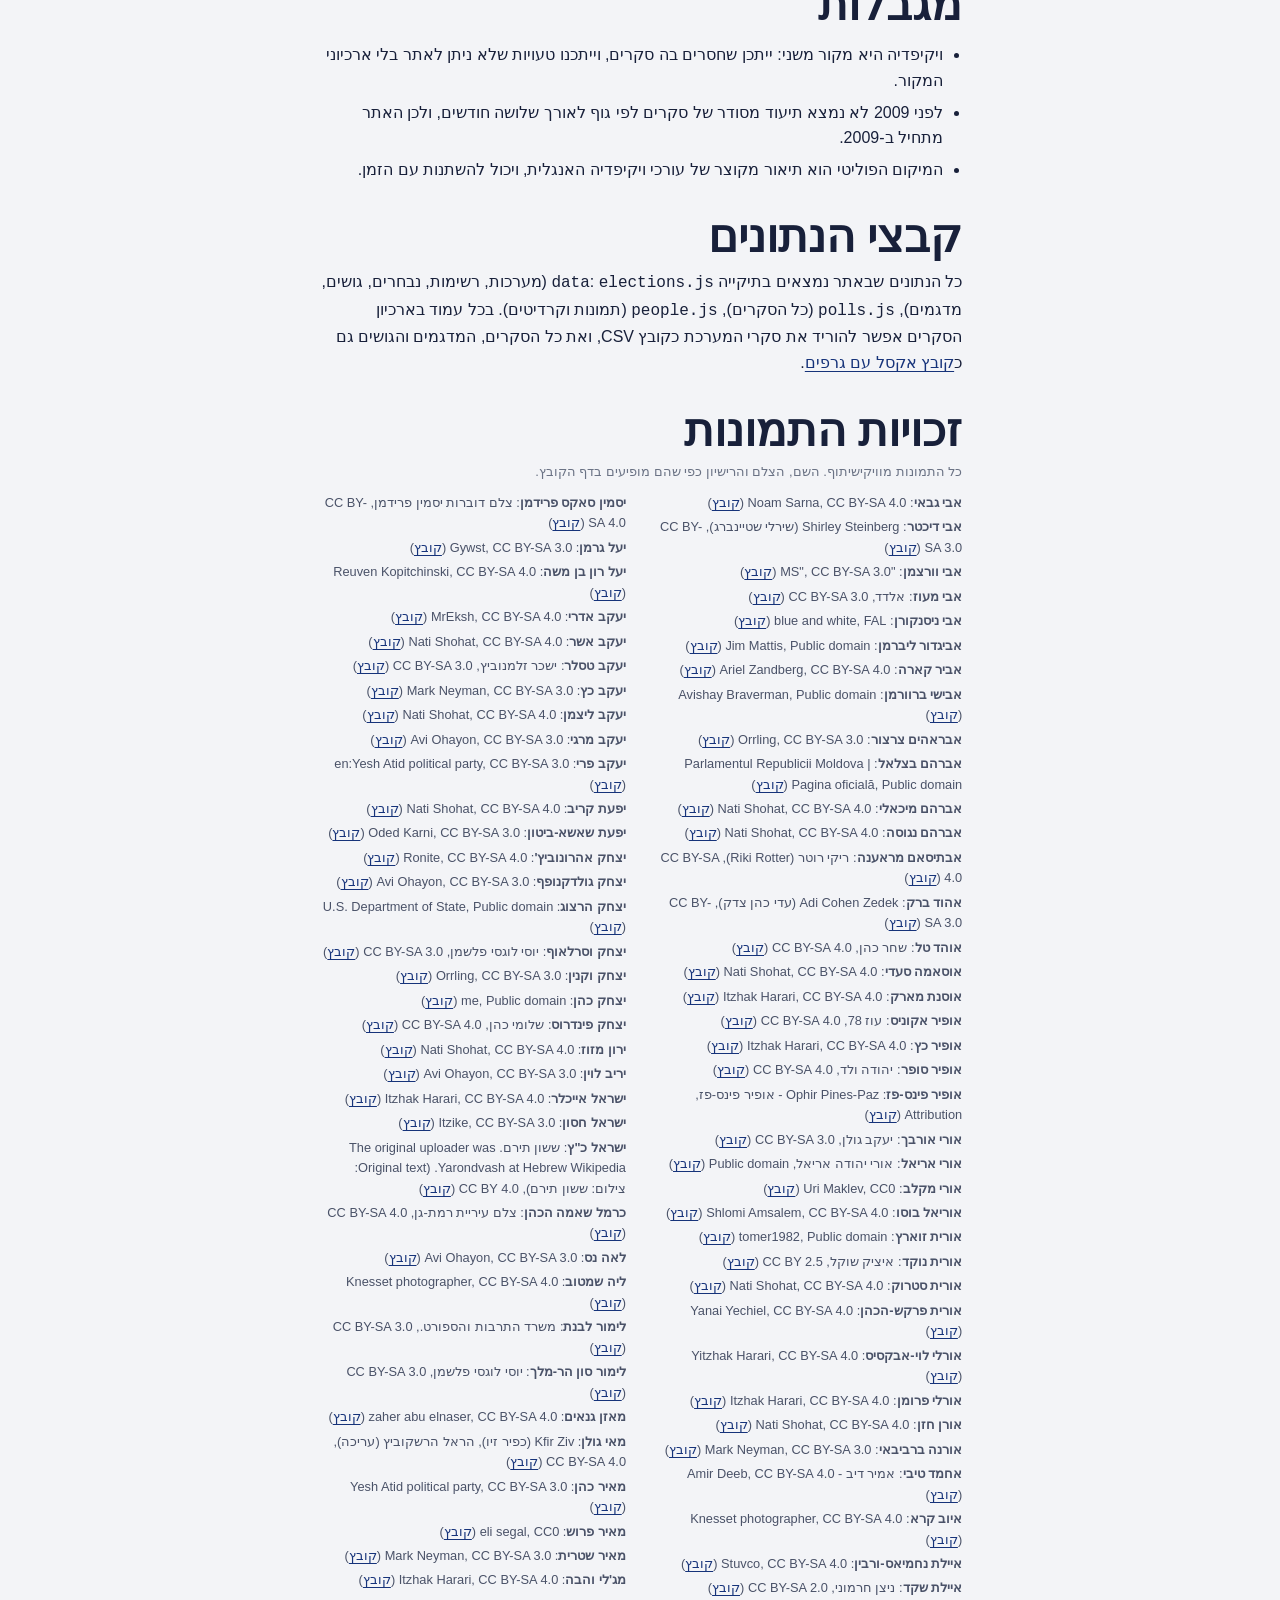
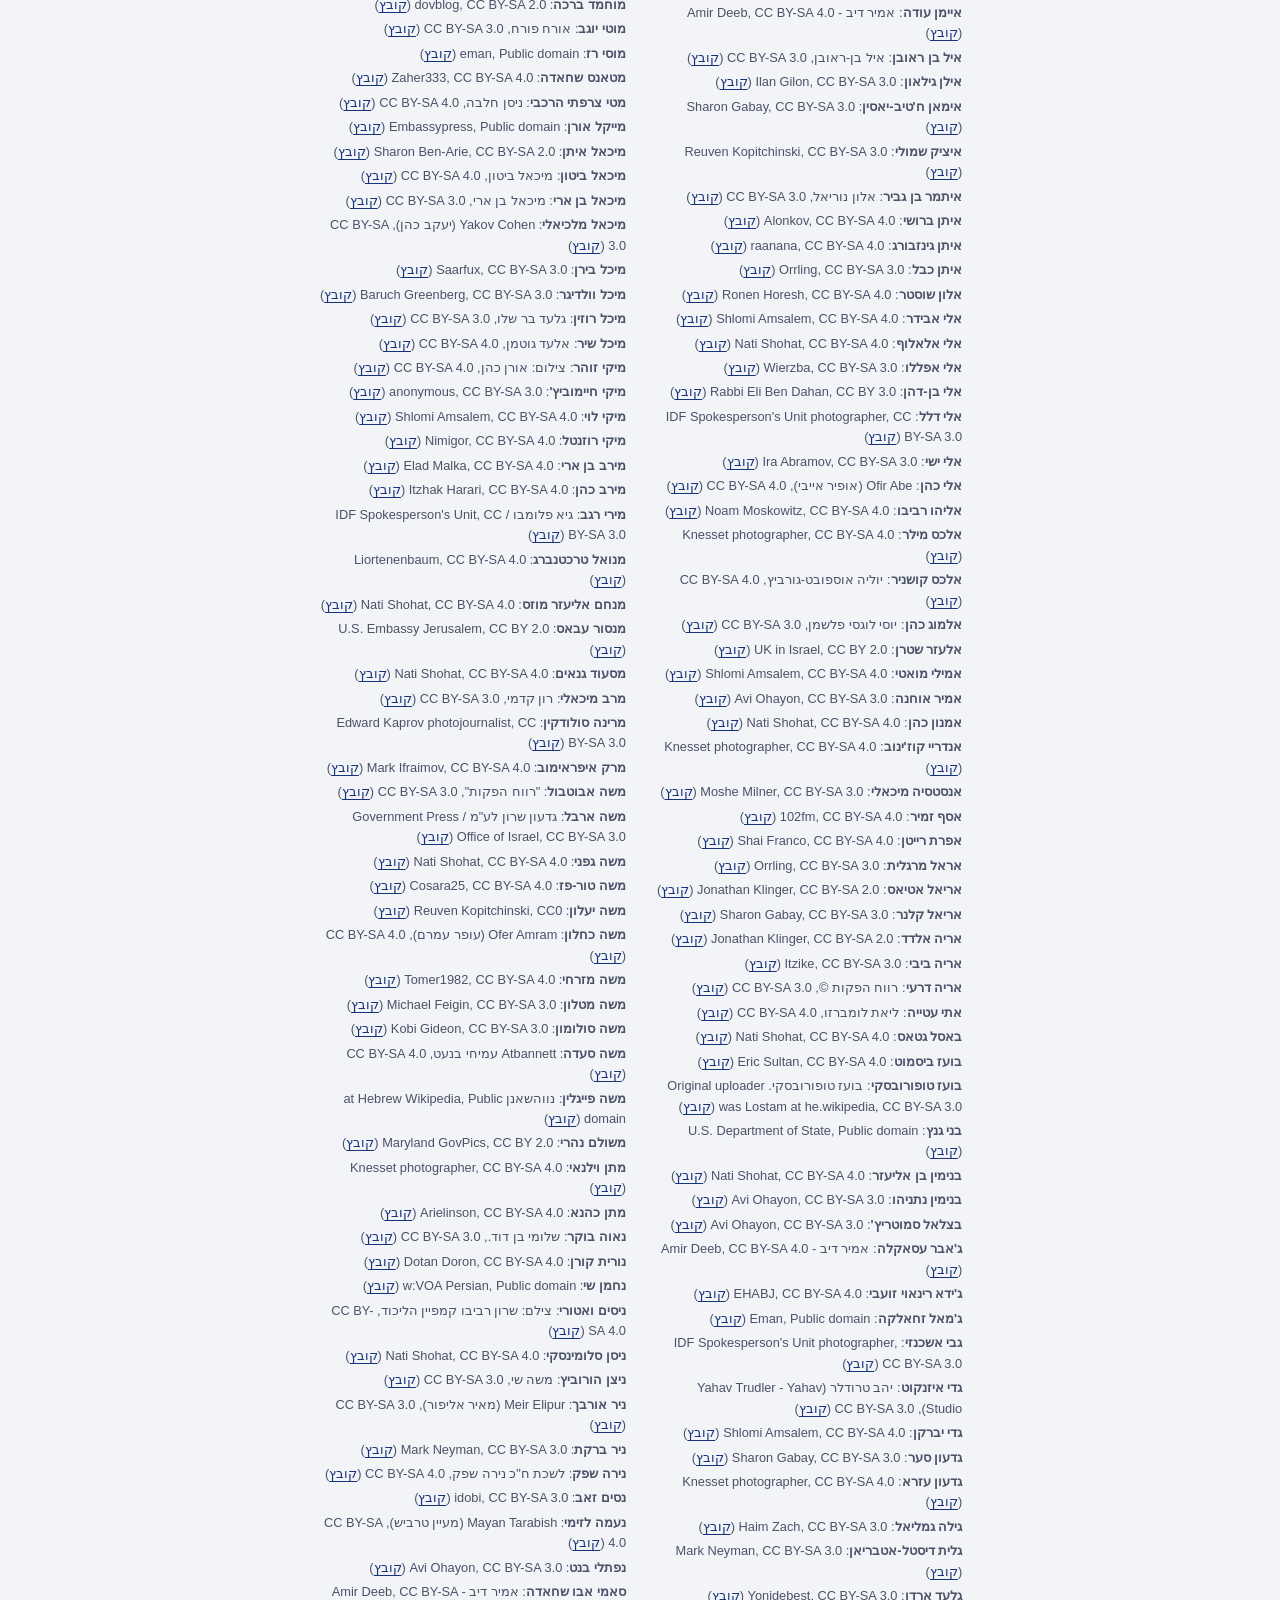
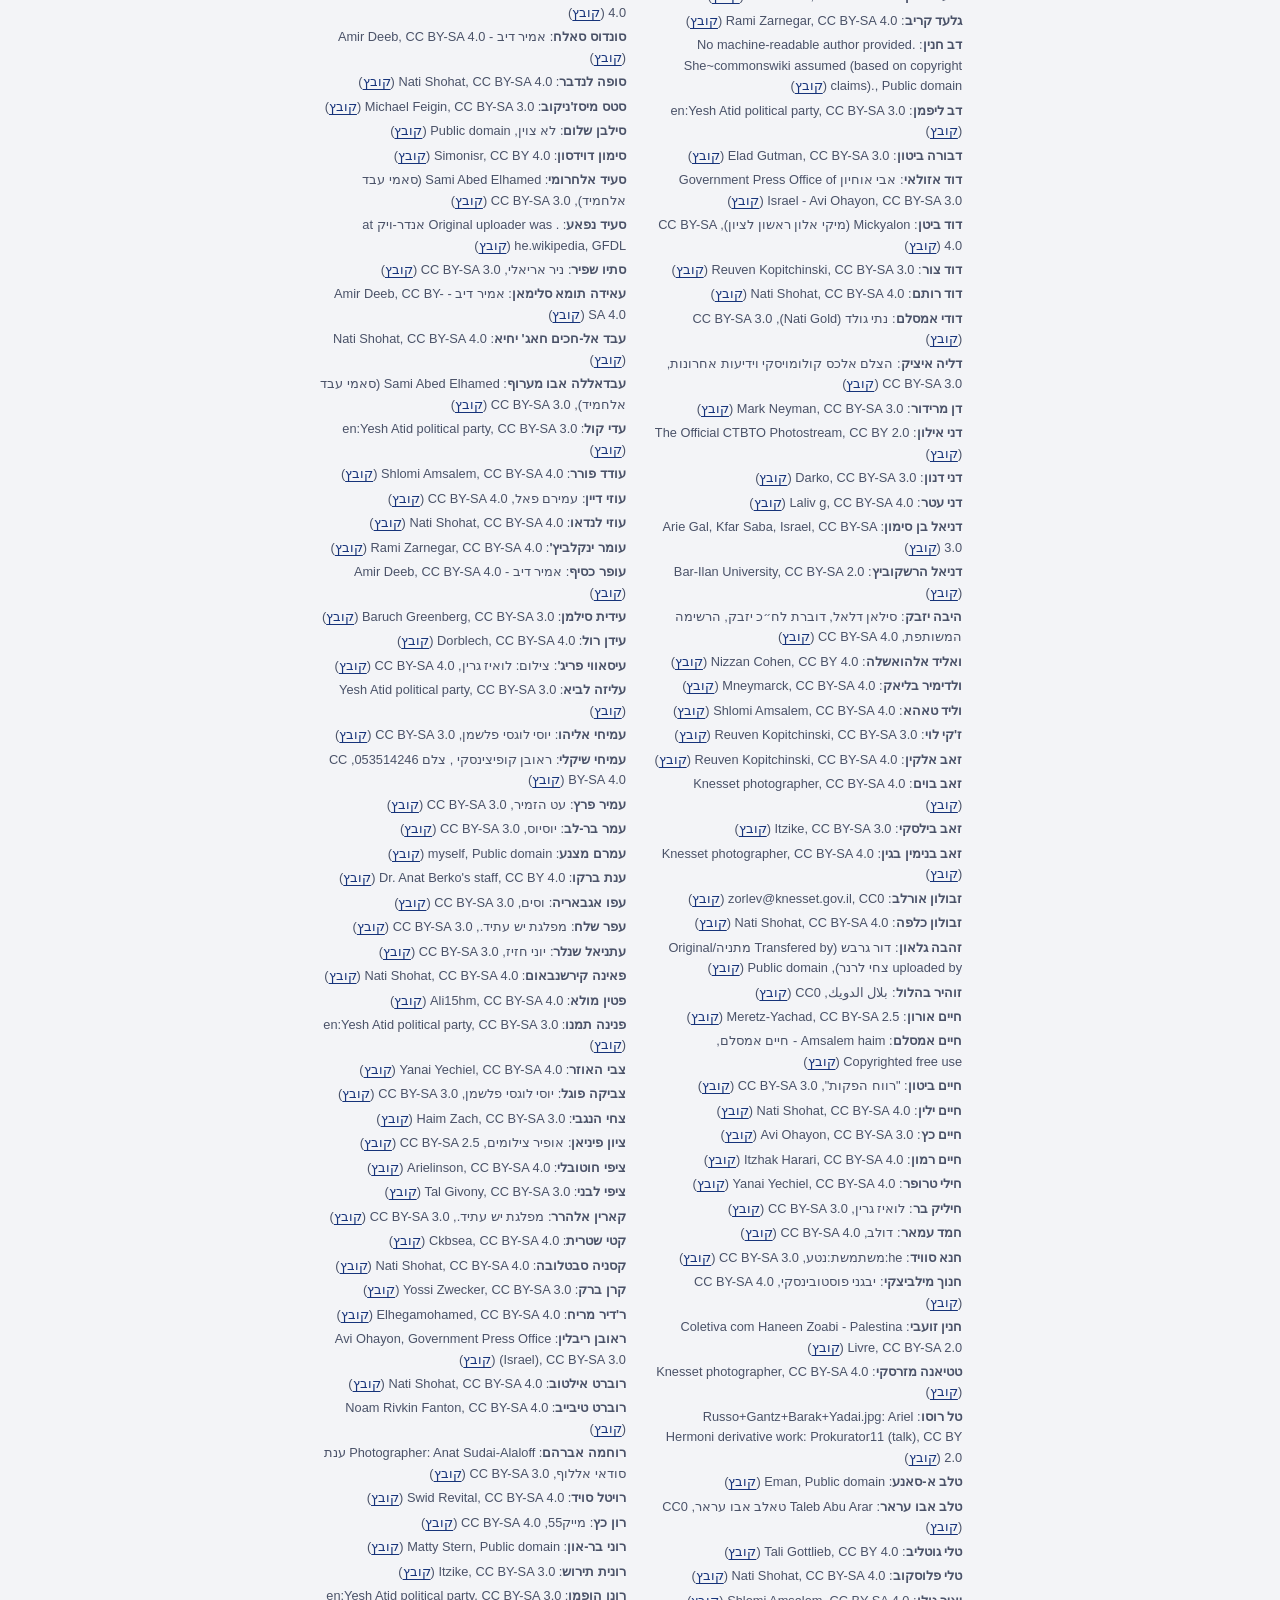
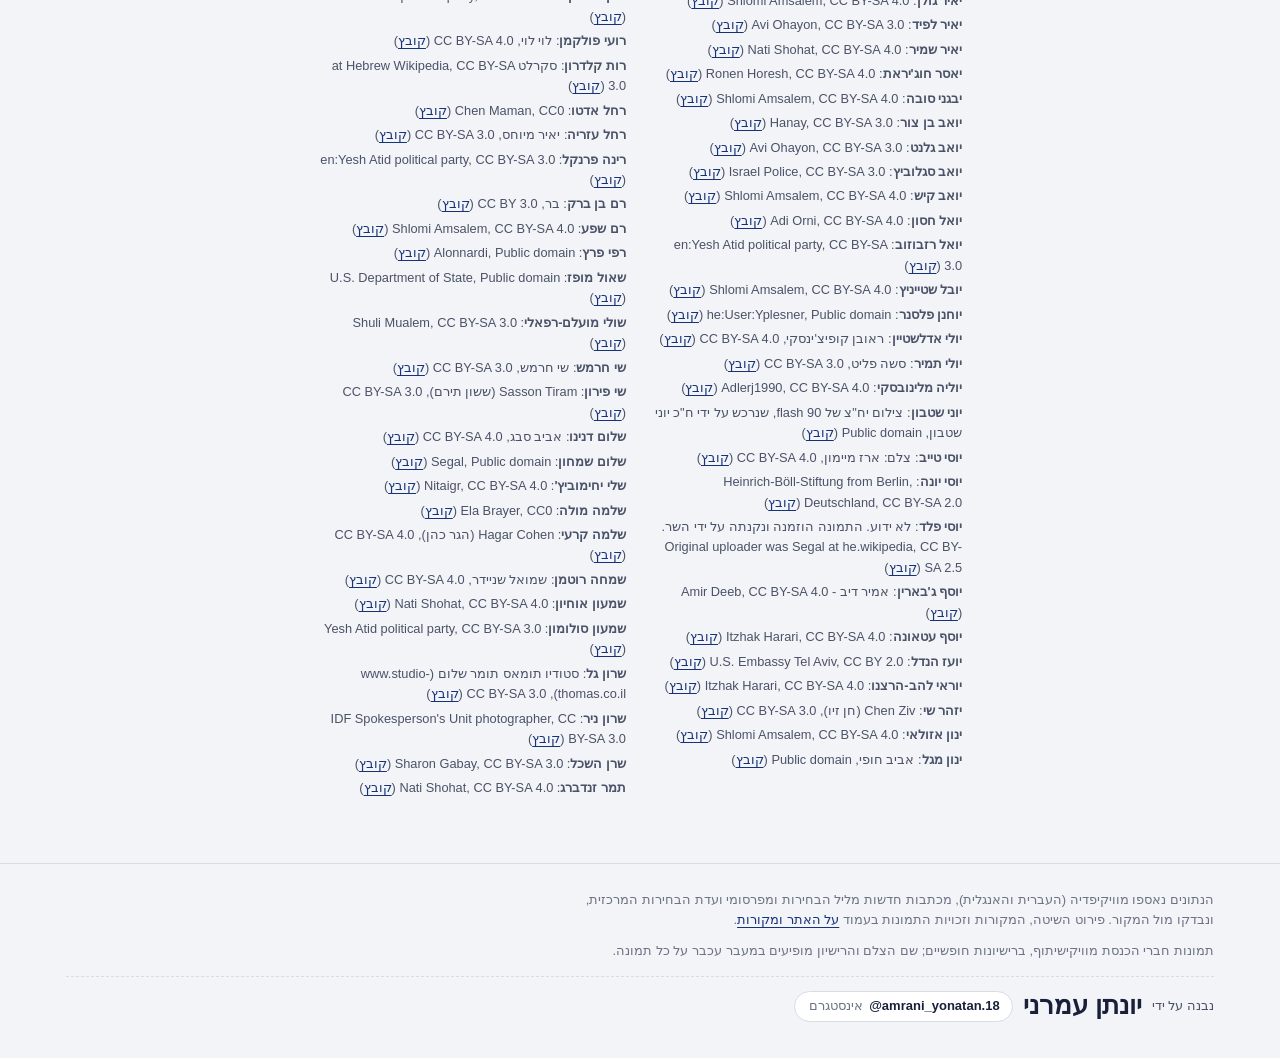
==== commit 9bd0b9f4: "Add clean URLs, share previews, pollster accuracy and coalition builder - Links go through App.pageH" ====
--- a/about.html
+++ b/about.html
@@ -7,6 +7,17 @@
 <meta name="referrer" content="no-referrer">
 <title>על האתר ומקורות | היסטוריית הסקרים של ישראל</title>
 <meta name="description" content="איך נאספו הנתונים, כללי החישוב, המקורות וזכויות התמונות.">
+<meta property="og:type" content="website">
+<meta property="og:site_name" content="היסטוריית הסקרים של ישראל">
+<meta property="og:locale" content="he_IL">
+<meta property="og:title" content="על האתר ומקורות">
+<meta property="og:description" content="איך נאספו הנתונים, כללי החישוב, המקורות וזכויות התמונות.">
+<meta property="og:url" content="https://pollsisraelhistory.netlify.app/about">
+<meta property="og:image" content="https://pollsisraelhistory.netlify.app/assets/img/og.png">
+<meta property="og:image:width" content="1200">
+<meta property="og:image:height" content="630">
+<meta property="og:image:alt" content="היסטוריית הסקרים של ישראל: חלוקת המושבים בכנסת">
+<meta name="twitter:card" content="summary_large_image">
 <link rel="icon" href="assets/img/favicon.svg" type="image/svg+xml">
 <link rel="preconnect" href="https://fonts.googleapis.com">
 <link rel="preconnect" href="https://fonts.gstatic.com" crossorigin>
--- a/assets/css/main.css
+++ b/assets/css/main.css
@@ -450,3 +450,77 @@
   .hero-grid { grid-template-columns: 1fr; }
 }
 .ig .ig-l { font-weight: 400; color: var(--mute); font-size: 0.8rem; margin-inline-end: 4px; }
+
+/* ================================================================== pollster accuracy */
+.acc-matrix th.who { font-weight: 600; color: var(--ink); white-space: nowrap; line-height: 1.25; }
+.acc-matrix th.who .small, .acc-matrix td .small { display: block; font-weight: 400; font-size: 0.72rem; color: var(--mute); }
+.acc-matrix td.best { background: #e7edfa; font-weight: 700; color: var(--right-deep); }
+.acc-matrix td.muted { color: var(--rule); }
+.acc-matrix td.avg { font-weight: 700; line-height: 1.2; background: #f7f8fa; }
+.acc-matrix tfoot th, .acc-matrix tfoot td { background: #f7f8fa; font-weight: 600; border-top: 1px solid var(--rule); }
+.acc-matrix tfoot .exit th, .acc-matrix tfoot .exit td { color: var(--mute); font-weight: 500; }
+.acc-trend { margin: 0; overflow-x: auto; -webkit-overflow-scrolling: touch; }
+.acc-trend svg { width: 100%; height: auto; display: block; background: var(--slip); border: 1px solid var(--rule); border-radius: 8px; }
+.acc-detail { margin-top: 18px; scroll-margin-top: 16px; }
+.acc-detail > header { display: flex; align-items: baseline; gap: 14px; flex-wrap: wrap; margin-bottom: 14px; }
+.acc-detail > header h2 { font-size: clamp(1.9rem, 3.4vw, 2.4rem); }
+.acc-detail > header p { margin: 0; font-size: var(--step--1); color: var(--mute); }
+.acc-sum { display: flex; gap: 28px; flex-wrap: wrap; margin-bottom: 18px; }
+.acc-sum > div { display: flex; align-items: center; gap: 10px; font-size: var(--step--1); color: var(--ink-2); line-height: 1.3; }
+.acc-sum .big { font-family: var(--display); font-weight: 700; font-size: 3.6rem; line-height: 0.8; color: var(--ink); }
+.acc-sum .big.mute { color: var(--mute); }
+.acc-cols h3 { margin-bottom: 10px; }
+.acc-list { list-style: none; margin: 0; padding: 0; display: grid; gap: 8px; }
+.acc-row { display: grid; grid-template-columns: minmax(0, 11rem) minmax(0, 1fr) 4.4rem; gap: 6px 12px; align-items: center;
+  background: var(--slip); border: 1px solid var(--rule); border-radius: 6px; padding: 10px 12px; }
+.acc-row .who { display: grid; line-height: 1.25; min-width: 0; }
+.acc-row .who .small { font-size: 0.74rem; }
+.acc-row .meter { height: 12px; background: var(--rule-2); border-radius: 2px; position: relative; overflow: hidden; }
+.acc-row .meter span { position: absolute; inset-block: 0; inset-inline-start: 0; background: var(--ink); border-radius: 2px; }
+.acc-row.exit .meter span { background: var(--opp); }
+.acc-row .v { display: grid; justify-items: end; line-height: 1; }
+.acc-row .v b { font-family: var(--display); font-size: 2rem; font-weight: 700; }
+.acc-row .v .small { font-size: 0.7rem; }
+.acc-row details.more { grid-column: 1 / -1; margin-top: 0; }
+.acc-row details.more summary { font-size: var(--step--1); padding: 2px 0; color: var(--ink-2); }
+.acc-row details .table-scroll { margin-top: 6px; }
+
+/* ================================================================== coalition builder */
+.co-controls { display: flex; flex-wrap: wrap; gap: 10px 16px; align-items: center; justify-content: space-between; margin-bottom: 6px; }
+.co-controls .toggle { margin-bottom: 0; }
+.co-presets { display: flex; gap: 8px; flex-wrap: wrap; }
+.co-grid { display: grid; grid-template-columns: minmax(0, 1fr) minmax(0, 340px); gap: 24px; align-items: start; margin-top: 14px; }
+.co-chips { display: grid; grid-template-columns: repeat(auto-fill, minmax(230px, 1fr)); gap: 8px; }
+.co-chip { display: grid; grid-template-columns: auto minmax(0, 1fr) auto; gap: 10px; align-items: center; text-align: start;
+  background: var(--slip); border: 1px solid var(--rule); border-radius: 8px; padding: 8px 12px 8px 10px; cursor: pointer;
+  transition: border-color .12s ease, background .12s ease, box-shadow .12s ease; }
+.co-chip:hover { border-color: var(--ink); }
+.co-chip .nm { font-weight: 600; line-height: 1.25; }
+.co-chip .v { font-family: var(--display); font-size: 1.8rem; font-weight: 700; line-height: 1; }
+.co-chip[aria-pressed="true"] { border-color: var(--pc); background: color-mix(in srgb, var(--pc) 9%, #fff); box-shadow: inset -4px 0 0 var(--pc); }
+.co-meter { position: sticky; top: 14px; background: var(--slip); border: 1px solid var(--rule); border-radius: 10px; padding: 18px; box-shadow: var(--shadow-slip); }
+.co-total { display: flex; align-items: baseline; gap: 8px; }
+.co-total .big { font-family: var(--display); font-size: 5.6rem; font-weight: 700; line-height: 0.8; color: var(--mute); }
+.co-total.ok .big { color: var(--ink); }
+.co-total .of { font-family: var(--display); font-size: 2rem; color: var(--mute); }
+.co-status { margin: 10px 0 12px; font-weight: 600; }
+.co-total.ok + .co-status { color: var(--right-deep); }
+.co-bar { position: relative; display: flex; height: 26px; background: var(--rule-2); border-radius: 3px; overflow: hidden; }
+.co-bar span { background: var(--pc); border-inline-end: 1px solid #fff; }
+.co-bar .line { position: absolute; top: -2px; bottom: -2px; width: 2px; background: var(--ink); }
+.co-scale { position: relative; height: 18px; font-size: 0.72rem; color: var(--mute); margin-top: 4px; }
+.co-scale span { position: absolute; transform: translateX(50%); }
+.co-scale span:first-child { inset-inline-start: 0; transform: none; }
+.co-scale span.end { inset-inline-end: 0; transform: none; }
+@media (max-width: 820px) {
+  .co-grid { grid-template-columns: 1fr; }
+  .co-meter { order: -1; position: static; }
+}
+@media (max-width: 620px) {
+  .acc-row { grid-template-columns: minmax(0, 1fr) 3.8rem; }
+  .acc-row .meter { grid-column: 1 / -1; grid-row: 2; }
+  .acc-sum .big { font-size: 2.8rem; }
+  .acc-trend svg { min-width: 620px; }
+  .co-total .big { font-size: 4rem; }
+  .co-chips { grid-template-columns: 1fr; }
+}
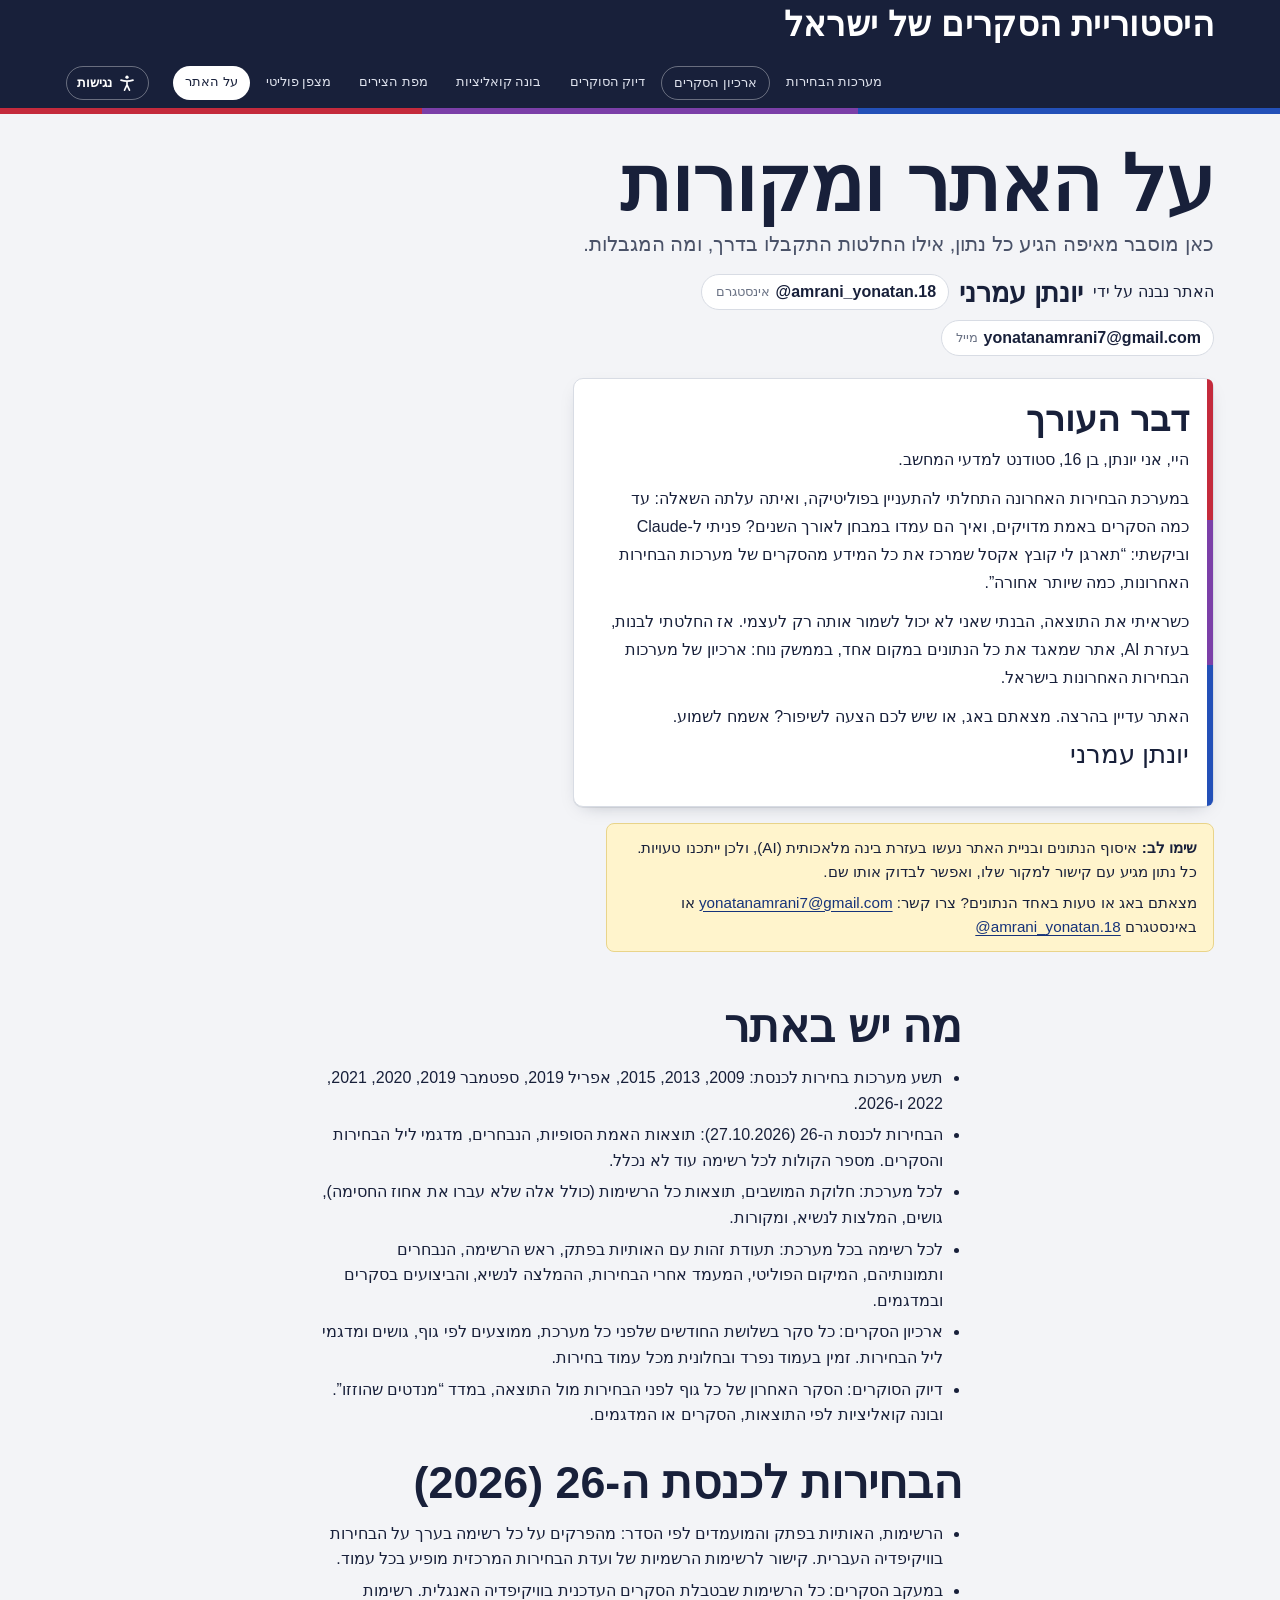
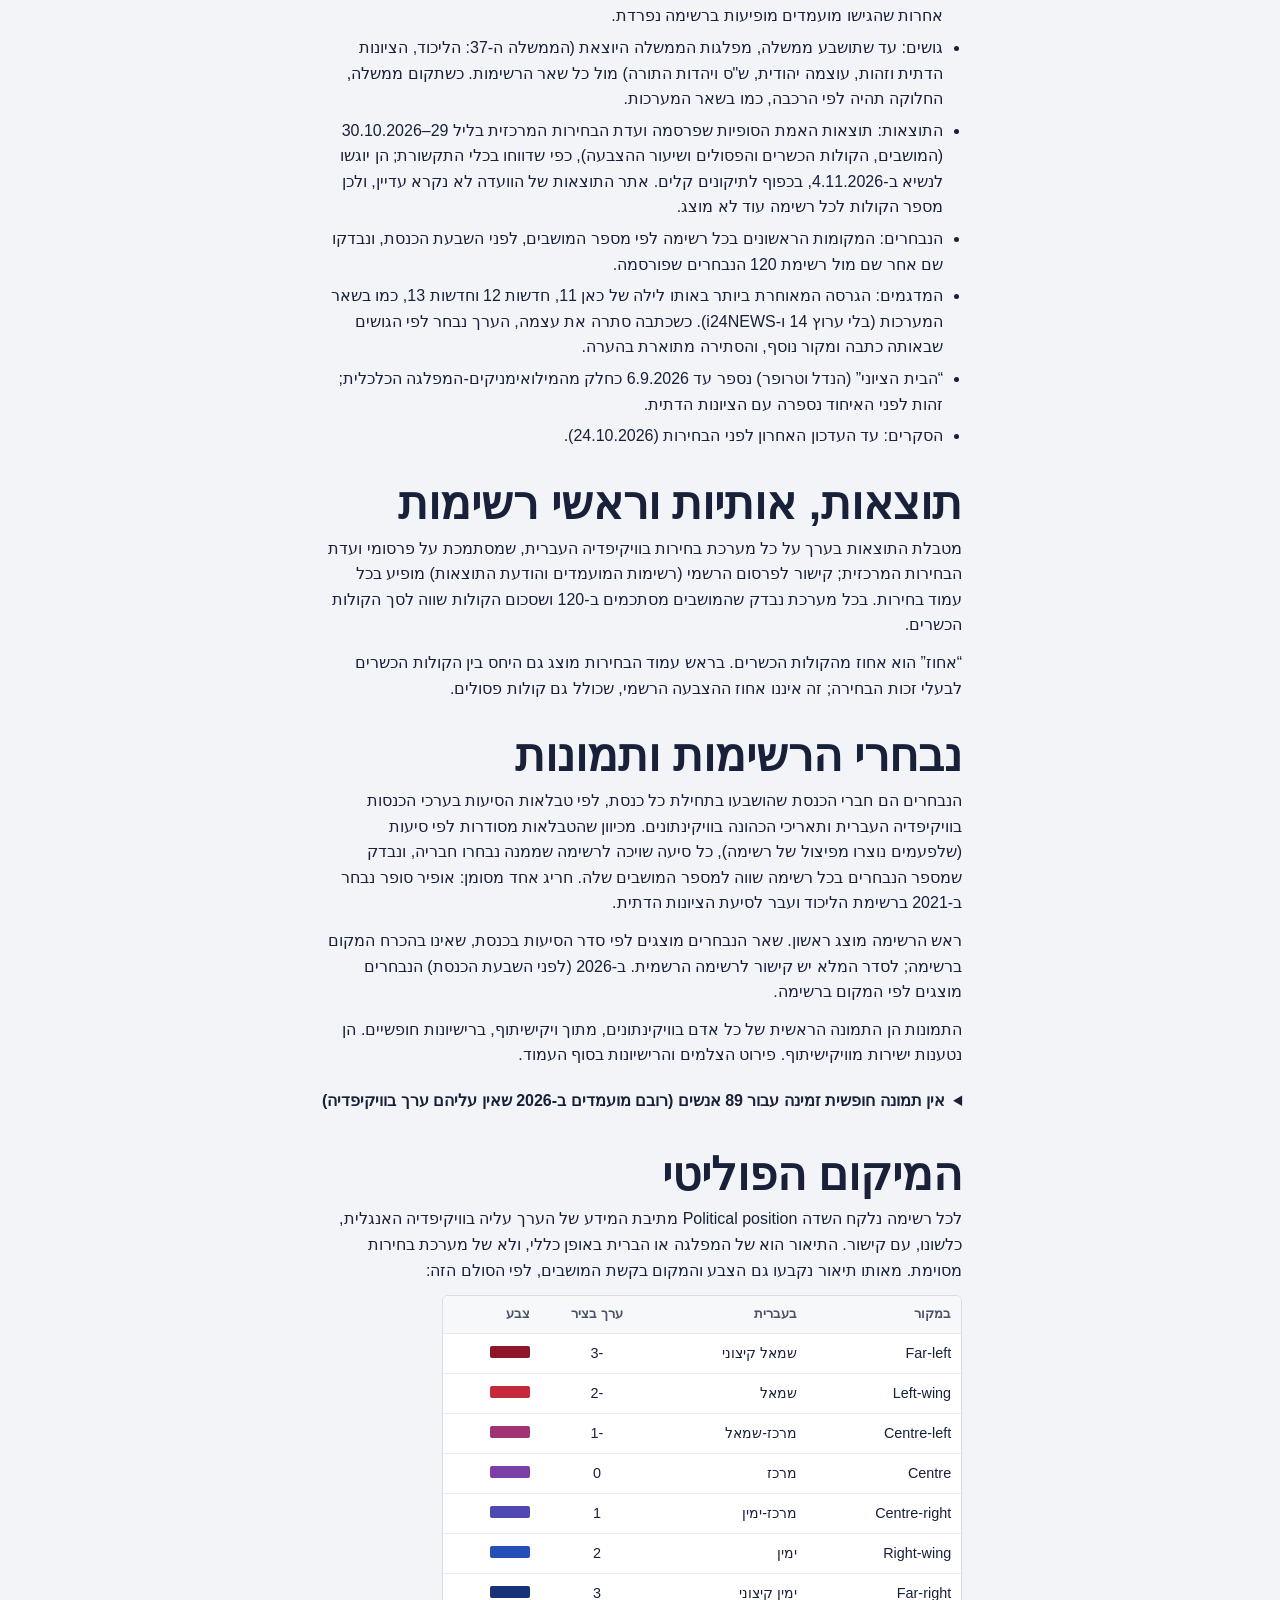
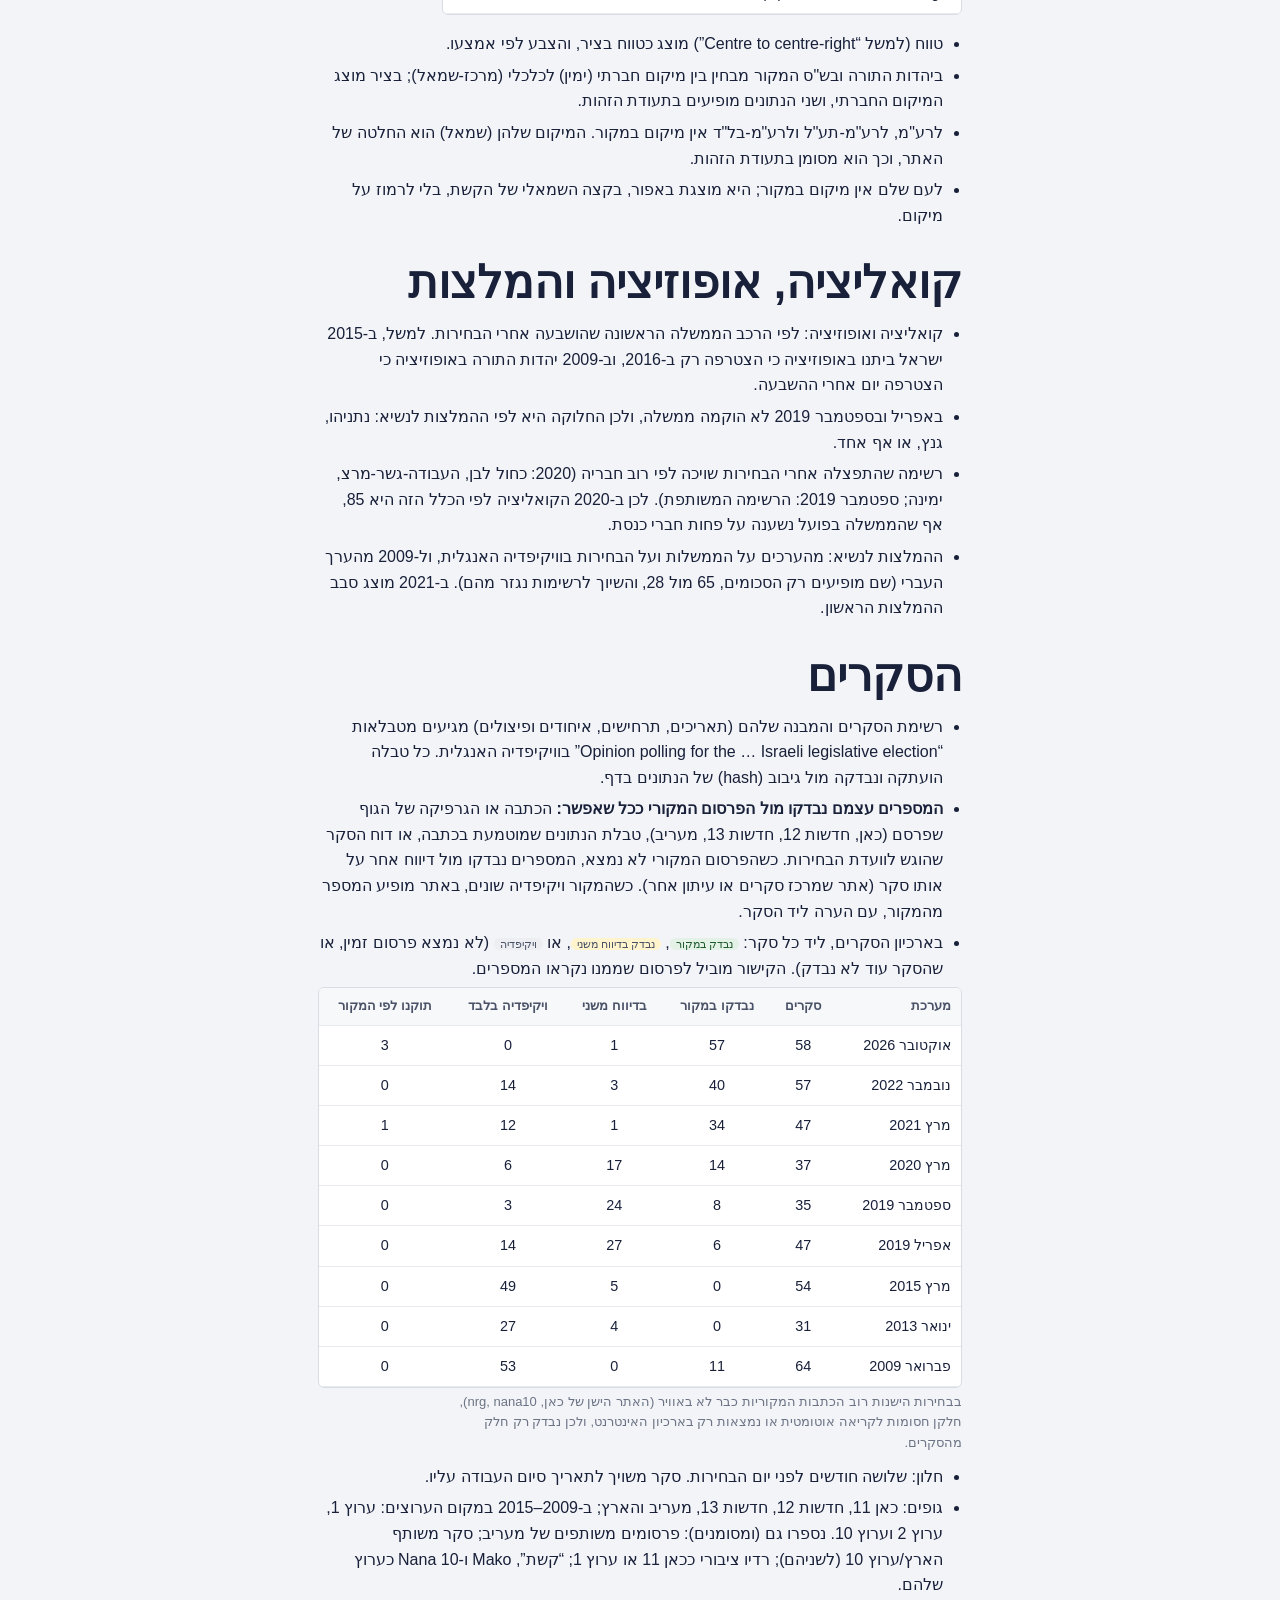
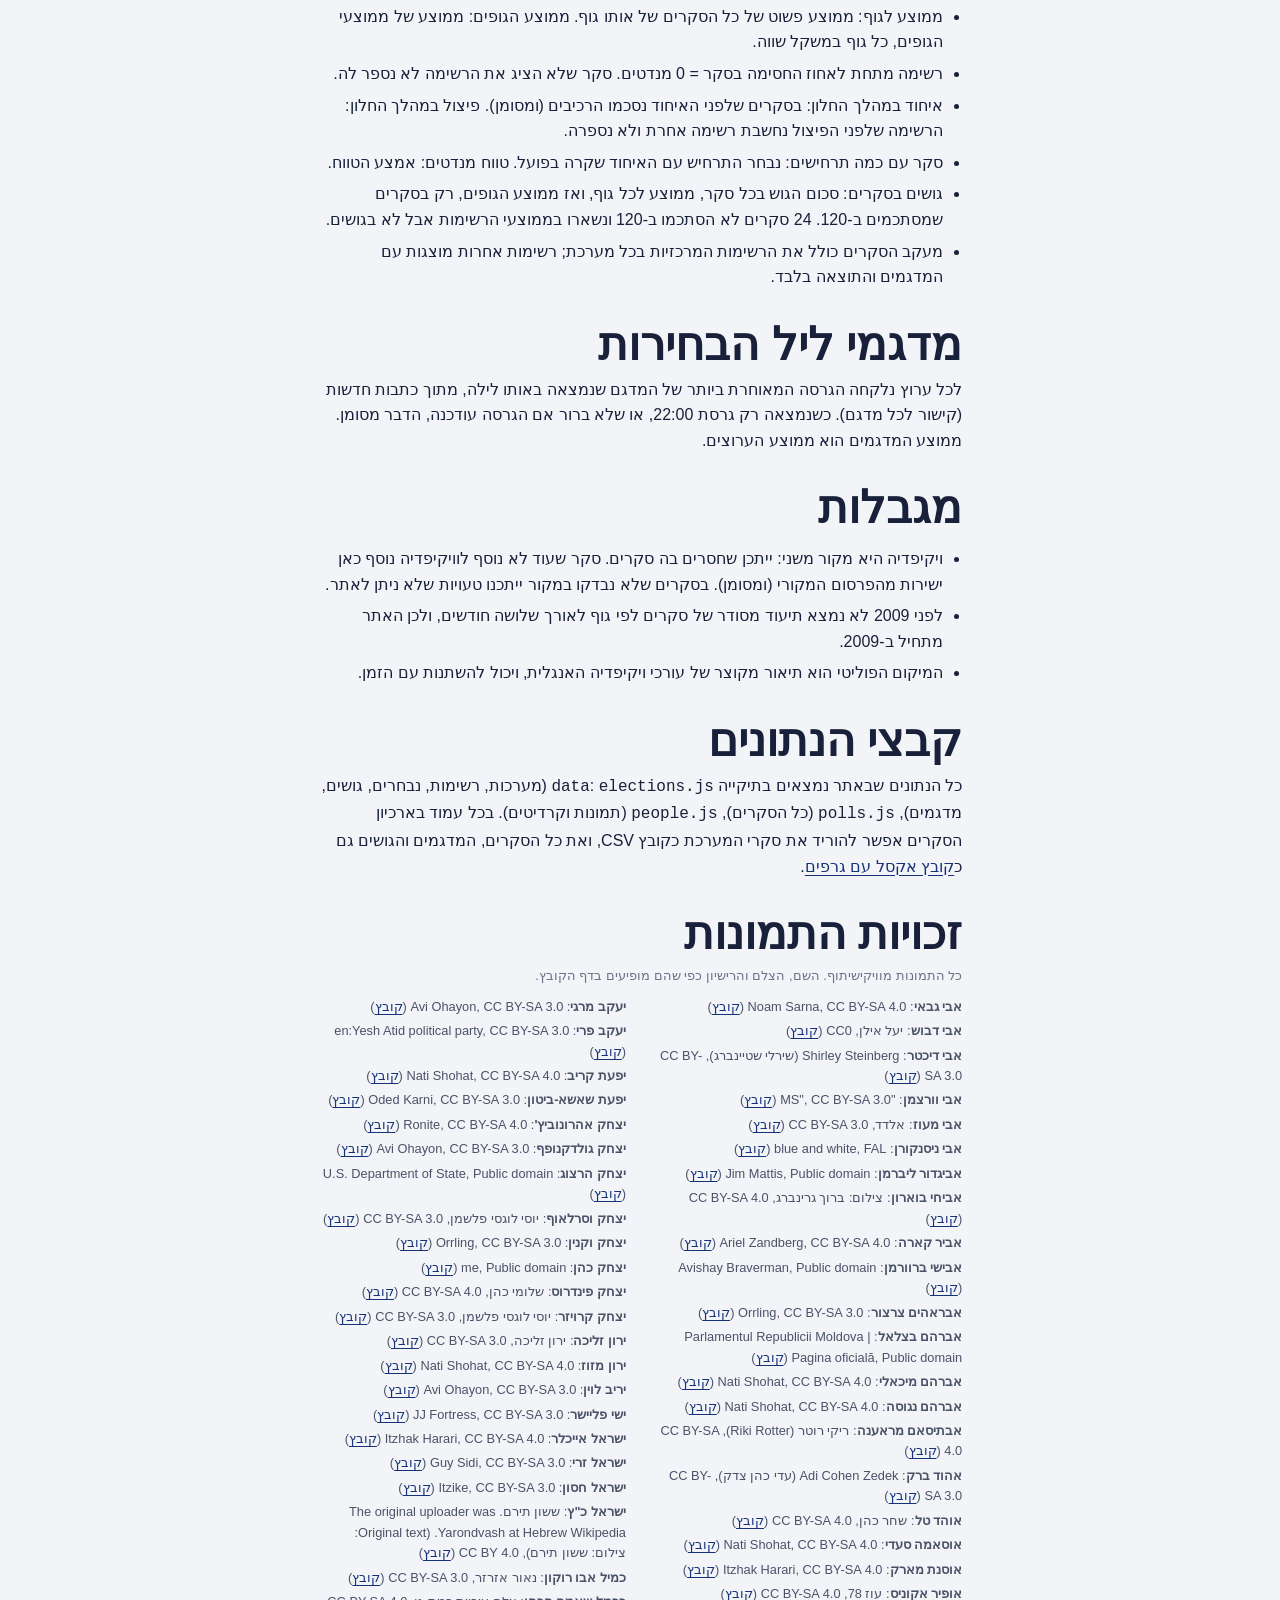
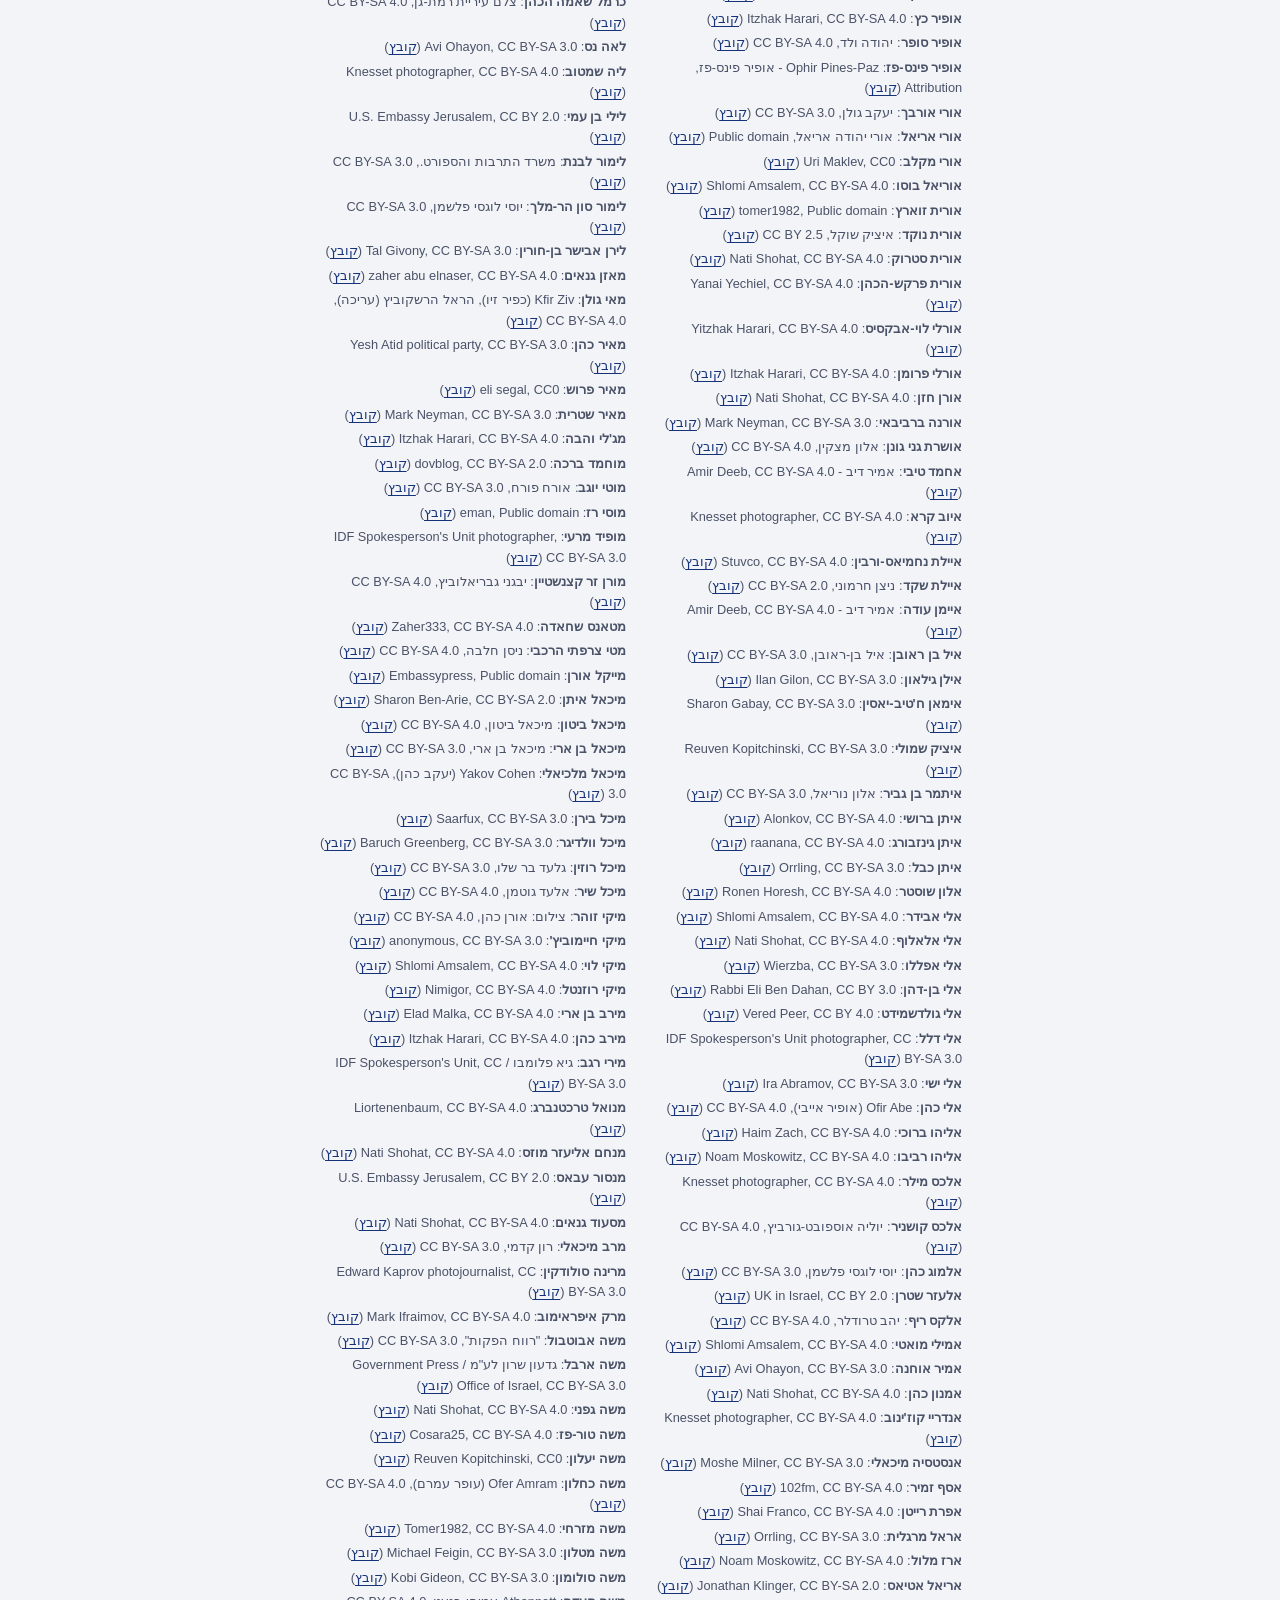
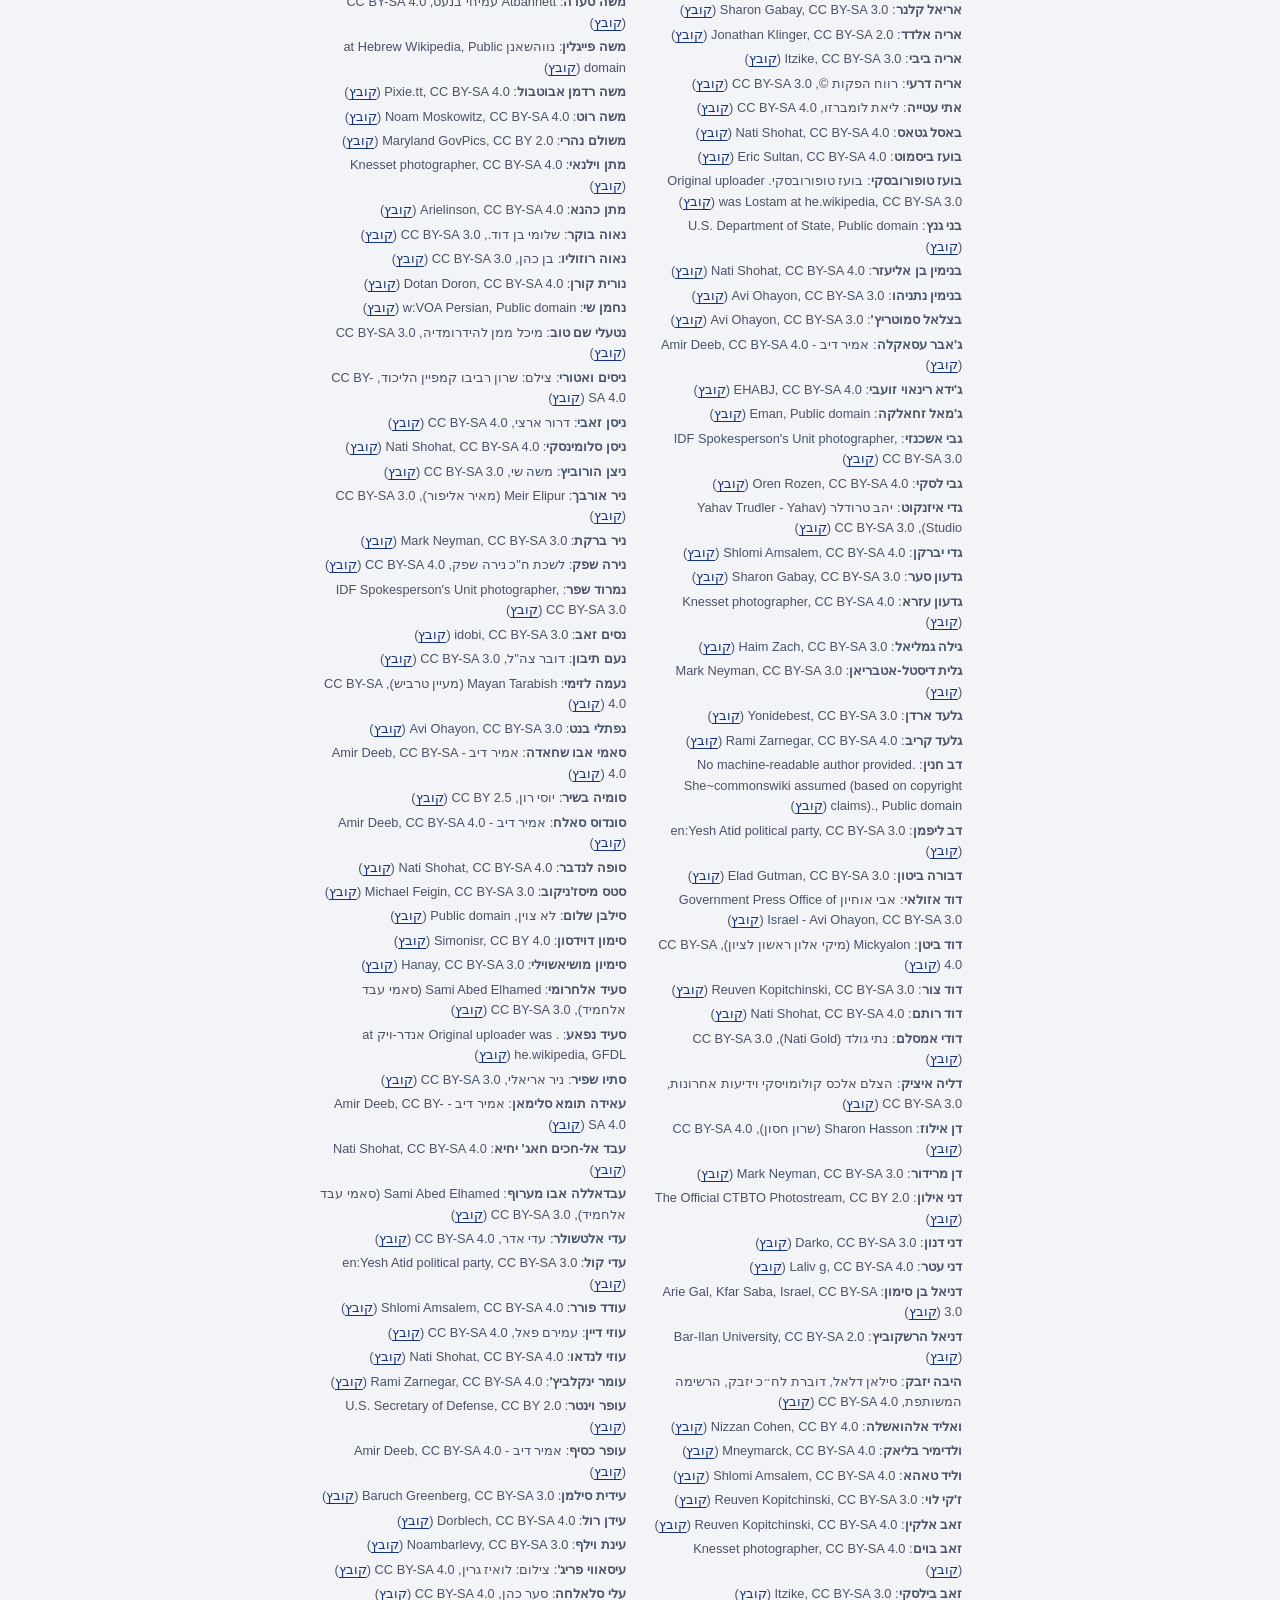
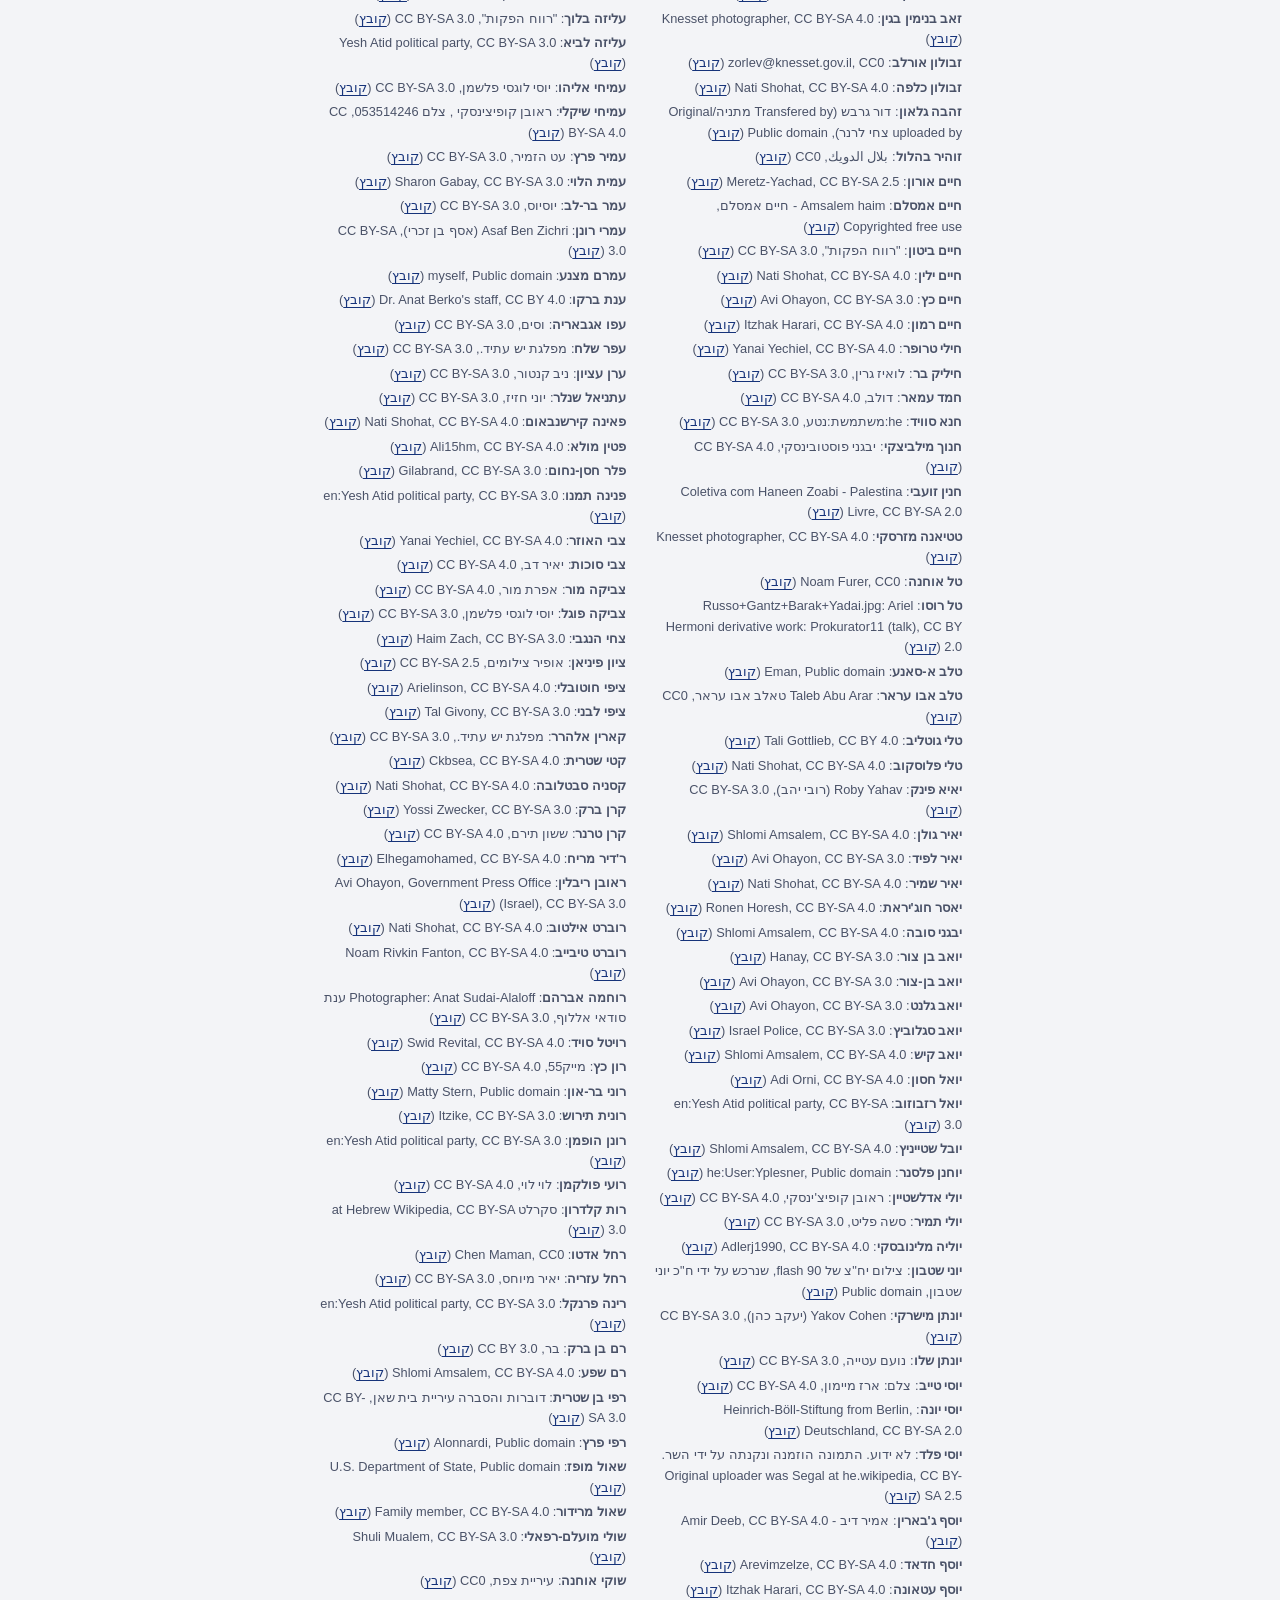
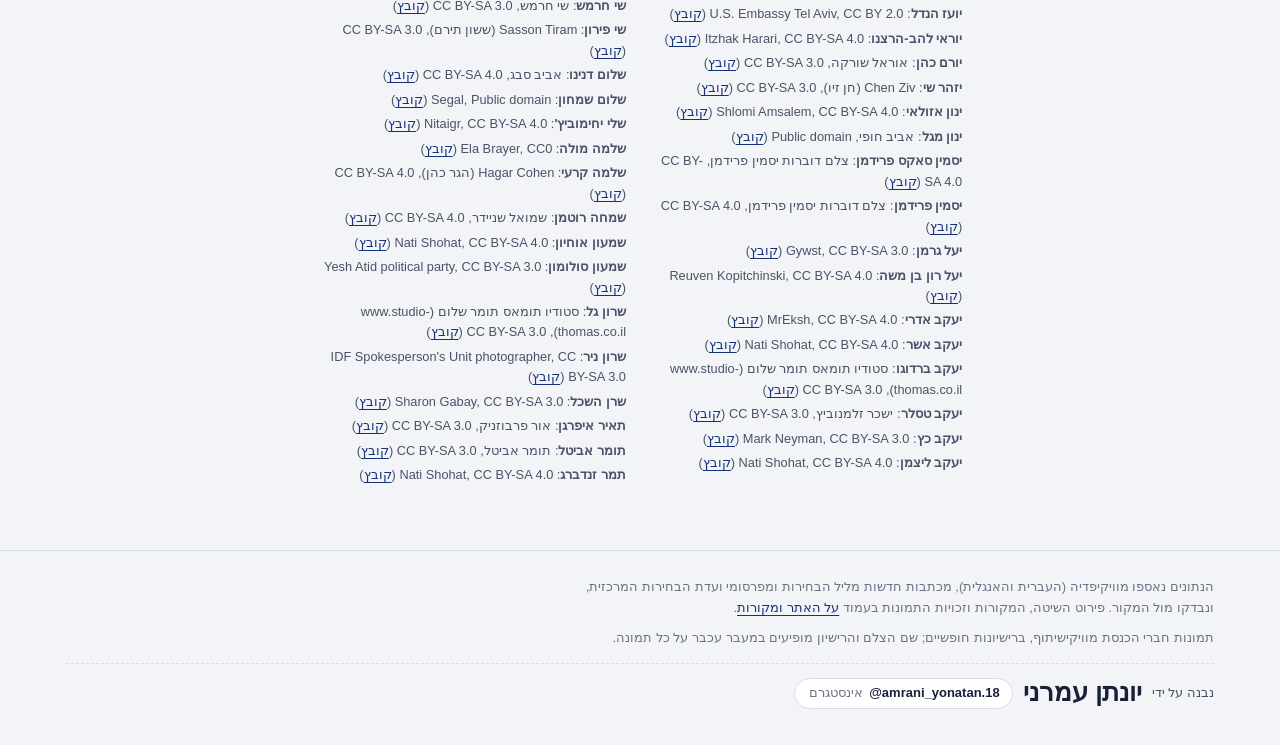
==== commit 89717ca9: "Add accessibility panel: dark mode, text size, contrast, readable font, links, motion, spacing Co-Au" ====
--- a/about.html
+++ b/about.html
@@ -23,6 +23,7 @@
 <link rel="preconnect" href="https://fonts.gstatic.com" crossorigin>
 <link rel="stylesheet" href="https://fonts.googleapis.com/css2?family=Karantina:wght@300;400;700&amp;family=IBM+Plex+Sans+Hebrew:wght@400;500;600;700&amp;display=swap">
 <link rel="stylesheet" href="assets/css/main.css">
+<script src="assets/js/a11y.js"></script>
 </head>
 <body>
 <a class="sr-only" href="#main">דילוג לתוכן</a>
--- a/assets/css/main.css
+++ b/assets/css/main.css
@@ -13,12 +13,30 @@
   --right-deep: #16337a;
   --left: #c42a3c;
   --left-deep: #8e1628;
-  --centre: #7d7398;
+  --centre: #7b3fa8;
   --none: #a7adb7;
   --coal: #18203a;
   --opp: #b9bfcc;
   --flag: #fff4cc;
   --focus: #f0b400;
+
+  /* added with the dark theme (10.11.2026); each has a dark value in the "accessibility" section */
+  --on-ink: #ffffff;            /* text on an --ink surface (dark buttons, pressed toggles) */
+  --band: #18203a;              /* the dark bands: header, compass card, call to action, drawer head */
+  --ballot: #ffffff;            /* the ballot slip stays paper-white in both themes */
+  --ballot-ink: #18203a;
+  --sub: #f7f8fa;               /* table heads, sub-rows */
+  --hover: #fafbfc;
+  --soft: #eceef2;              /* neutral chips, bloc X */
+  --ph-bg: #e3e6ec;             /* portrait placeholder */
+  --hatch-a: #e4e6ec;           /* bloc N hatching */
+  --hatch-b: #d2d6df;
+  --bloc-n: #e1e4ea;
+  --bloc-n-edge: #9aa1b0;
+  --best: #e7edfa;
+  --flag-edge: #e9d48a;
+  --ok-bg: #e3f1e6;
+  --ok-ink: #1d5a2c;
 
   --display: "Karantina", "IBM Plex Sans Hebrew", "Arial Hebrew", sans-serif;
   --sans: "IBM Plex Sans Hebrew", "Arial Hebrew", Arial, sans-serif;
@@ -57,10 +75,10 @@
 
 /* ------------------------------------------------------------------ header */
 .site-head {
-  background: var(--ink);
+  background: var(--band);
   color: #fff;
   border-bottom: 6px solid transparent;
-  border-image: linear-gradient(90deg, var(--left) 0 33%, #e9e7ef 33% 67%, var(--right) 67% 100%) 1;
+  border-image: linear-gradient(90deg, var(--left) 0 33%, var(--centre) 33% 67%, var(--right) 67% 100%) 1;
 }
 .site-head .wrap { display: flex; align-items: center; gap: 24px; min-height: 64px; flex-wrap: wrap; padding-top: 8px; padding-bottom: 8px; }
 .brand { color: #fff; text-decoration: none; font-family: var(--display); font-weight: 900; font-size: var(--step-2); line-height: 1.1; letter-spacing: -0.01em; }
@@ -68,7 +86,7 @@
 .nav { display: flex; gap: 4px; flex-wrap: wrap; margin-inline-start: auto; }
 .nav a { color: #dfe3ee; text-decoration: none; padding: 6px 12px; border-radius: 999px; font-size: var(--step--1); font-weight: 500; }
 .nav a:hover { background: rgba(255,255,255,0.08); color: #fff; }
-.nav a[aria-current="page"] { background: #fff; color: var(--ink); }
+.nav a[aria-current="page"] { background: #fff; color: var(--band); }
 .nav .nav-polls { border: 1px solid rgba(255,255,255,0.35); }
 
 /* ------------------------------------------------------------------ type */
@@ -88,7 +106,7 @@
 /* ------------------------------------------------------------------ ballot slip */
 .slip {
   display: inline-flex; flex-direction: column; align-items: center; justify-content: center;
-  background: var(--slip); color: var(--ink);
+  background: var(--ballot); color: var(--ballot-ink);
   border: 1px solid var(--rule); border-radius: var(--radius-slip);
   box-shadow: var(--shadow-slip);
   min-width: 3.2em; padding: 0.2em 0.45em 0.25em;
@@ -132,18 +150,18 @@
 .bloc-row .who a:hover { text-decoration: underline; }
 .bars { display: grid; gap: 3px; }
 .bar { display: flex; height: 22px; border-radius: 2px; overflow: hidden; background: var(--rule-2); }
-.bar > span { display: flex; align-items: center; justify-content: center; font-size: 0.72rem; font-weight: 600; color: #fff; white-space: nowrap; overflow: hidden; min-width: 0; }
+.bar > span { display: flex; align-items: center; justify-content: center; font-size: 0.72rem; font-weight: 600; color: var(--on-ink); white-space: nowrap; overflow: hidden; min-width: 0; }
 .bar .C { background: var(--coal); }
 .bar .O { background: var(--opp); color: var(--ink); }
-.bar .N { background: repeating-linear-gradient(135deg, #e4e6ec 0 6px, #d2d6df 6px 12px); color: var(--ink); }
-.bar .X { background: #eceef2; color: var(--mute); }
+.bar .N { background: repeating-linear-gradient(135deg, var(--hatch-a) 0 6px, var(--hatch-b) 6px 12px); color: var(--ink); }
+.bar .X { background: var(--soft); color: var(--mute); }
 .bar-label { font-size: 0.72rem; color: var(--mute); }
 .bar-wrap { display: grid; grid-template-columns: 4.6rem 1fr; gap: 8px; align-items: center; }
 .legend { display: flex; flex-wrap: wrap; gap: 6px 16px; font-size: var(--step--1); color: var(--ink-2); margin: 8px 0 14px; }
 .legend i { display: inline-block; width: 12px; height: 12px; border-radius: 2px; vertical-align: -1px; margin-inline-end: 6px; }
 .legend .C i { background: var(--coal); } .legend .O i { background: var(--opp); }
-.legend .N i { background: repeating-linear-gradient(135deg, #e4e6ec 0 3px, #d2d6df 3px 6px); }
-.legend .X i { background: #eceef2; border: 1px solid var(--rule); }
+.legend .N i { background: repeating-linear-gradient(135deg, var(--hatch-a) 0 3px, var(--hatch-b) 3px 6px); }
+.legend .X i { background: var(--soft); border: 1px solid var(--rule); }
 
 /* ------------------------------------------------------------------ election page */
 .e-head { padding: 34px 0 10px; }
@@ -158,7 +176,7 @@
 
 .e-switch { display: flex; gap: 6px; flex-wrap: wrap; margin-top: 14px; }
 .e-switch a { font-size: var(--step--1); padding: 3px 10px; border-radius: 999px; border: 1px solid var(--rule); text-decoration: none; color: var(--ink-2); background: var(--slip); }
-.e-switch a[aria-current="page"] { background: var(--ink); color: #fff; border-color: var(--ink); }
+.e-switch a[aria-current="page"] { background: var(--ink); color: var(--on-ink); border-color: var(--ink); }
 
 .parl { display: grid; grid-template-columns: minmax(0, 1.35fr) minmax(0, 1fr); gap: 28px; align-items: start; }
 .parl figure { margin: 0; }
@@ -167,24 +185,24 @@
 .parl svg .seat.dim { opacity: 0.18; }
 .toggle { display: inline-flex; border: 1px solid var(--ink); border-radius: 999px; overflow: hidden; margin-bottom: 10px; }
 .toggle button { background: transparent; border: 0; padding: 5px 14px; cursor: pointer; font-size: var(--step--1); }
-.toggle button[aria-pressed="true"] { background: var(--ink); color: #fff; }
-.parl .sum { font-family: var(--display); text-anchor: middle; fill: var(--ink); }
+.toggle button[aria-pressed="true"] { background: var(--ink); color: var(--on-ink); }
+.parl .sum, .hero-chamber .sum { font-family: var(--display); text-anchor: middle; fill: var(--ink); }
 .parl .axis-note { font-size: var(--step--1); color: var(--mute); margin-top: 6px; }
 
 .seat-legend { list-style: none; margin: 0; padding: 0; display: grid; gap: 2px; }
 .seat-legend li a { display: grid; grid-template-columns: 14px 1fr auto; gap: 10px; align-items: center; padding: 5px 8px; border-radius: 4px; text-decoration: none; color: var(--ink); }
 .seat-legend li a:hover, .seat-legend li a:focus-visible { background: var(--slip); }
 .seat-legend .sw { width: 14px; height: 14px; border-radius: 50%; background: var(--pc); }
-.seat-legend .sw.opp { box-shadow: inset 0 0 0 3px #fff; outline: 1px solid var(--pc); }
+.seat-legend .sw.opp { box-shadow: inset 0 0 0 3px var(--slip); outline: 1px solid var(--pc); }
 .seat-legend .n { font-family: var(--display); font-weight: 700; font-variant-numeric: tabular-nums; }
 
 /* tables */
 .table-scroll { overflow-x: auto; -webkit-overflow-scrolling: touch; border: 1px solid var(--rule); border-radius: 6px; background: var(--slip); }
 table.data { border-collapse: collapse; width: 100%; font-size: 0.9rem; font-variant-numeric: tabular-nums; }
 table.data th, table.data td { padding: 8px 10px; border-bottom: 1px solid var(--rule-2); text-align: start; vertical-align: middle; white-space: nowrap; }
-table.data thead th { background: #f7f8fa; font-weight: 600; font-size: var(--step--1); color: var(--ink-2); position: sticky; top: 0; z-index: 1; }
+table.data thead th { background: var(--sub); font-weight: 600; font-size: var(--step--1); color: var(--ink-2); position: sticky; top: 0; z-index: 1; }
 table.data td.n, table.data th.n { text-align: center; }
-table.data tbody tr:hover { background: #fafbfc; }
+table.data tbody tr:hover { background: var(--hover); }
 table.data tr.below td { color: var(--mute); }
 table.data .wrapcell { white-space: normal; min-width: 14rem; }
 td.flag { background: var(--flag); }
@@ -195,9 +213,9 @@
 .delta-pos { color: var(--right-deep); } .delta-neg { color: var(--left-deep); }
 
 .chip { display: inline-block; font-size: 0.75rem; padding: 1px 8px; border-radius: 999px; border: 1px solid var(--rule); background: var(--slip); color: var(--ink-2); white-space: nowrap; }
-.chip.C { background: var(--coal); color: #fff; border-color: var(--coal); }
-.chip.O { background: #fff; color: var(--ink); border-color: var(--ink); }
-.chip.N { background: #eceef2; }
+.chip.C { background: var(--coal); color: var(--on-ink); border-color: var(--coal); }
+.chip.O { background: var(--slip); color: var(--ink); border-color: var(--ink); }
+.chip.N { background: var(--soft); }
 .chip.X { color: var(--mute); }
 
 .two-col { display: grid; grid-template-columns: repeat(2, minmax(0, 1fr)); gap: 24px; }
@@ -215,12 +233,12 @@
 
 .btn {
   display: inline-flex; align-items: center; gap: 8px; cursor: pointer;
-  background: var(--ink); color: #fff; border: 0; border-radius: 999px; padding: 8px 18px;
+  background: var(--ink); color: var(--on-ink); border: 0; border-radius: 999px; padding: 8px 18px;
   font-size: var(--step--1); font-weight: 600; text-decoration: none;
 }
-.btn:hover { background: var(--right-deep); color: #fff; }
+.btn:hover { background: var(--right-deep); color: var(--on-ink); }
 .btn.ghost { background: transparent; color: var(--ink); border: 1px solid var(--ink); }
-.btn.ghost:hover { background: var(--ink); color: #fff; }
+.btn.ghost:hover { background: var(--ink); color: var(--on-ink); }
 
 /* ------------------------------------------------------------------ party ID */
 .id-wrap { padding: 30px 0 10px; }
@@ -251,7 +269,7 @@
 .axis .cap { font-size: var(--step--1); color: var(--ink-2); }
 
 /* portraits */
-.ph { position: relative; display: block; width: 100%; aspect-ratio: 5 / 6; border-radius: 4px; overflow: hidden; background: #e3e6ec; }
+.ph { position: relative; display: block; width: 100%; aspect-ratio: 5 / 6; border-radius: 4px; overflow: hidden; background: var(--ph-bg); }
 .ph img { width: 100%; height: 100%; object-fit: cover; object-position: 50% 22%; display: block; }
 .ph .ini { position: absolute; inset: 0; display: flex; align-items: center; justify-content: center; font-family: var(--display); font-weight: 900; font-size: 1.6rem; color: #fff; background: var(--pc, var(--none)); }
 .ph img + .ini { display: none; }
@@ -270,7 +288,7 @@
 .mini-bars .track { height: 16px; background: var(--rule-2); border-radius: 2px; position: relative; }
 .mini-bars .fill { position: absolute; inset-block: 0; inset-inline-start: 0; background: var(--pc); border-radius: 2px; }
 .mini-bars .row.result .fill { background: var(--ink); }
-.mini-bars .row.exit .fill { background: repeating-linear-gradient(135deg, var(--pc) 0 5px, color-mix(in srgb, var(--pc) 55%, #fff) 5px 10px); }
+.mini-bars .row.exit .fill { background: repeating-linear-gradient(135deg, var(--pc) 0 5px, color-mix(in srgb, var(--pc) 55%, var(--slip)) 5px 10px); }
 .mini-bars .v { font-family: var(--display); font-weight: 700; text-align: end; font-variant-numeric: tabular-nums; }
 .mini-bars .sep { height: 1px; background: var(--rule); margin: 4px 0; }
 
@@ -289,7 +307,7 @@
 }
 .drawer.open { transform: none; }
 .drawer-backdrop.open { opacity: 1; pointer-events: auto; }
-.drawer .d-head { display: flex; align-items: center; gap: 12px; padding: 14px 18px; background: var(--ink); color: #fff; }
+.drawer .d-head { display: flex; align-items: center; gap: 12px; padding: 14px 18px; background: var(--band); color: #fff; }
 .drawer .d-head h2 { font-size: var(--step-1); }
 .drawer .d-head .x { margin-inline-start: auto; background: transparent; border: 1px solid rgba(255,255,255,.4); color: #fff; border-radius: 999px; padding: 4px 12px; cursor: pointer; }
 .drawer .d-body { overflow: auto; padding: 18px; }
@@ -349,8 +367,9 @@
 
 /* poll source links */
 .src-host { font-size: 0.72rem; color: var(--mute); direction: ltr; unicode-bidi: isolate; }
-.src-tag { font-size: 0.68rem; padding: 0 6px; border-radius: 999px; background: #eceef2; color: var(--ink-2); }
+.src-tag { font-size: 0.68rem; padding: 0 6px; border-radius: 999px; background: var(--soft); color: var(--ink-2); }
 .src-tag.sec { background: var(--flag); }
+.src-tag.ok { background: var(--ok-bg); color: var(--ok-ink); }
 
 /* ================================================================== display type: Karantina
    Karantina is a condensed display face, so display sizes run larger than a regular serif would. */
@@ -370,7 +389,7 @@
 .rec-group h3 .n { font-size: 2.6rem; font-weight: 700; line-height: 0.8; }
 .history a .s { font-size: 2.2rem; font-weight: 700; line-height: 0.9; }
 .seat-legend .n { font-size: 1.6rem; line-height: 1; }
-.parl svg .sum { font-size: 46px; font-weight: 700; }
+.parl svg .sum, .hero-chamber svg .sum { font-size: 46px; font-weight: 700; }
 .idcard .ballot-name, .leader .name { font-family: var(--sans); }
 .leader .name { font-size: 1.1rem; font-weight: 700; }
 .mini-bars .v { font-family: var(--sans); font-weight: 700; }
@@ -454,10 +473,10 @@
 /* ================================================================== pollster accuracy */
 .acc-matrix th.who { font-weight: 600; color: var(--ink); white-space: nowrap; line-height: 1.25; }
 .acc-matrix th.who .small, .acc-matrix td .small { display: block; font-weight: 400; font-size: 0.72rem; color: var(--mute); }
-.acc-matrix td.best { background: #e7edfa; font-weight: 700; color: var(--right-deep); }
+.acc-matrix td.best { background: var(--best); font-weight: 700; color: var(--right-deep); }
 .acc-matrix td.muted { color: var(--rule); }
-.acc-matrix td.avg { font-weight: 700; line-height: 1.2; background: #f7f8fa; }
-.acc-matrix tfoot th, .acc-matrix tfoot td { background: #f7f8fa; font-weight: 600; border-top: 1px solid var(--rule); }
+.acc-matrix td.avg { font-weight: 700; line-height: 1.2; background: var(--sub); }
+.acc-matrix tfoot th, .acc-matrix tfoot td { background: var(--sub); font-weight: 600; border-top: 1px solid var(--rule); }
 .acc-matrix tfoot .exit th, .acc-matrix tfoot .exit td { color: var(--mute); font-weight: 500; }
 .acc-trend { margin: 0; overflow-x: auto; -webkit-overflow-scrolling: touch; }
 .acc-trend svg { width: 100%; height: auto; display: block; background: var(--slip); border: 1px solid var(--rule); border-radius: 8px; }
@@ -497,7 +516,7 @@
 .co-chip:hover { border-color: var(--ink); }
 .co-chip .nm { font-weight: 600; line-height: 1.25; }
 .co-chip .v { font-family: var(--display); font-size: 1.8rem; font-weight: 700; line-height: 1; }
-.co-chip[aria-pressed="true"] { border-color: var(--pc); background: color-mix(in srgb, var(--pc) 9%, #fff); box-shadow: inset -4px 0 0 var(--pc); }
+.co-chip[aria-pressed="true"] { border-color: var(--pc); background: color-mix(in srgb, var(--pc) 9%, var(--slip)); box-shadow: inset -4px 0 0 var(--pc); }
 .co-meter { position: sticky; top: 14px; background: var(--slip); border: 1px solid var(--rule); border-radius: 10px; padding: 18px; box-shadow: var(--shadow-slip); }
 .co-total { display: flex; align-items: baseline; gap: 8px; }
 .co-total .big { font-family: var(--display); font-size: 5.6rem; font-weight: 700; line-height: 0.8; color: var(--mute); }
@@ -506,7 +525,7 @@
 .co-status { margin: 10px 0 12px; font-weight: 600; }
 .co-total.ok + .co-status { color: var(--right-deep); }
 .co-bar { position: relative; display: flex; height: 26px; background: var(--rule-2); border-radius: 3px; overflow: hidden; }
-.co-bar span { background: var(--pc); border-inline-end: 1px solid #fff; }
+.co-bar span { background: var(--pc); border-inline-end: 1px solid var(--slip); }
 .co-bar .line { position: absolute; top: -2px; bottom: -2px; width: 2px; background: var(--ink); }
 .co-scale { position: relative; height: 18px; font-size: 0.72rem; color: var(--mute); margin-top: 4px; }
 .co-scale span { position: absolute; transform: translateX(50%); }
@@ -524,3 +543,450 @@
   .co-total .big { font-size: 4rem; }
   .co-chips { grid-template-columns: 1fr; }
 }
+
+/* ================================================================== before election day (2026) */
+.chip.pre { background: var(--flag); border-color: var(--flag-edge); color: var(--ink); font-weight: 600; }
+.chip.out { background: var(--slip); border-color: var(--left); color: var(--left-deep); font-weight: 600; }
+.withdrawn { margin: 8px 0 0; font-size: var(--step--1); color: var(--ink-2); }
+.up-tag { display: flex; align-items: center; gap: 8px; flex-wrap: wrap; margin: 0 0 6px; }
+.avg-bars { display: grid; gap: 6px; max-width: 900px; }
+.avg-row { display: grid; grid-template-columns: 3.8rem 13rem minmax(0, 1fr) 3.4rem; gap: 12px; align-items: center;
+  text-decoration: none; color: var(--ink); padding: 6px 8px; border-radius: 6px; }
+.avg-row:hover { background: var(--slip); }
+.avg-row > .slip { justify-self: start; }
+.avg-row .nm { font-weight: 600; line-height: 1.2; display: grid; }
+.avg-row .nm .small { font-weight: 400; font-size: 0.76rem; }
+.avg-row .track { position: relative; height: 18px; background: var(--rule-2); border-radius: 2px; }
+.avg-row .fill { position: absolute; inset-block: 0; inset-inline-start: 0; background: var(--pc); border-radius: 2px; }
+.avg-row .track i { position: absolute; top: -3px; bottom: -3px; width: 2px; margin-inline-start: -1px; background: var(--ink); opacity: .55; }
+.avg-row .v { font-family: var(--display); font-weight: 700; font-size: 1.9rem; line-height: 1; text-align: end; }
+.avg-bars.compact .avg-row { grid-template-columns: 3.8rem 10rem minmax(0, 1fr) 3rem; padding: 3px 6px; }
+.avg-bars.compact .avg-row .v { font-size: 1.6rem; }
+.up-blocs { display: grid; grid-template-columns: auto minmax(0, 1fr) auto; gap: 14px; align-items: center; max-width: 820px; }
+.up-blocs .side { display: grid; justify-items: center; font-size: var(--step--1); color: var(--ink-2); text-align: center; line-height: 1.2; }
+.up-blocs .side .big { font-family: var(--display); font-size: 3.4rem; font-weight: 700; line-height: 0.85; color: var(--ink); }
+.up-blocs .side.O .big { color: var(--mute); }
+.up-blocs .co-bar span:first-child { border-inline-end: 2px solid var(--slip); }
+.up-blocs.stack { grid-template-columns: auto minmax(0, 1fr) auto; margin-bottom: 10px; }
+.next-up { background: linear-gradient(180deg, rgba(240, 180, 0, 0.07), transparent 70%); }
+.next-grid { display: grid; grid-template-columns: minmax(0, 1.4fr) minmax(0, 1fr); gap: 28px; align-items: start; }
+.next-side { background: var(--slip); border: 1px solid var(--rule); border-radius: 10px; padding: 18px; box-shadow: var(--shadow-slip); }
+@media (max-width: 900px) { .next-grid { grid-template-columns: 1fr; } }
+@media (max-width: 620px) {
+  .avg-row, .avg-bars.compact .avg-row { grid-template-columns: 3.8rem minmax(0, 1fr) 2.8rem; }
+  .avg-row .track { grid-column: 1 / -1; grid-row: 2; }
+  .up-blocs .side .big { font-size: 2.6rem; }
+}
+@media (max-width: 620px) {
+  .leaders { grid-template-columns: repeat(3, minmax(0, 1fr)); gap: 12px 8px; }
+  .leaders .seats { font-size: 1.3rem; }
+}
+
+/* ================================================================== about: editor's note, AI notice, contact */
+.contact-row { display: flex; align-items: center; gap: 10px; flex-wrap: wrap; margin-top: 14px; }
+.contact-row .who { font-family: var(--display); font-size: 1.7rem; line-height: 1; font-weight: 700; }
+.ig.mail { direction: ltr; }
+.editor-note { position: relative; max-width: 72ch; margin: 22px 0 6px; background: var(--slip); border: 1px solid var(--rule);
+  border-radius: 10px; padding: 22px 24px 20px; box-shadow: var(--shadow-slip); }
+.editor-note::before { content: ""; position: absolute; inset-block: 0; inset-inline-start: 0; width: 6px; border-radius: 0 10px 10px 0;
+  background: linear-gradient(180deg, var(--left) 0 33%, var(--centre) 33% 67%, var(--right) 67% 100%); }
+.editor-note h2 { margin: 0 0 10px; font-size: 2.2rem; }
+.editor-note p { margin: 0 0 0.7em; line-height: 1.75; }
+.editor-note .sig { font-family: var(--display); font-size: 1.6rem; line-height: 1; margin-top: 4px; }
+.ai-note { max-width: 72ch; margin: 16px 0 0; padding: 12px 16px; border-radius: 8px; background: var(--flag);
+  border: 1px solid var(--flag-edge); font-size: 0.95rem; }
+.ai-note p { margin: 0 0 6px; }
+.ai-note p:last-child { margin: 0; }
+
+/* ================================================================== the three-axis map (axes.js, party page section) */
+.panel-intro p + p { margin-top: 8px; }
+.cube { background: var(--slip); border: 1px solid var(--rule); border-radius: 10px; padding: 12px 12px 10px; box-shadow: var(--shadow-slip); }
+.cube svg { width: 100%; max-width: 720px; margin: 0 auto; height: auto; display: block; touch-action: none; cursor: grab; user-select: none; -webkit-user-select: none; }
+.cube svg:active { cursor: grabbing; }
+.cube svg:focus-visible { outline: 2px solid var(--ink); outline-offset: 2px; border-radius: 6px; }
+.cube .cb-edge { stroke: var(--rule); stroke-width: 1.2; }
+.cube .cb-axis { stroke: #b9bfcc; stroke-width: 1.4; stroke-dasharray: 2 4; }
+.cube .cb-end { font-size: 15px; font-weight: 700; text-anchor: middle; dominant-baseline: middle; paint-order: stroke; stroke: var(--slip); stroke-width: 4px; }
+.cube .cb-end.sec { fill: #8a2f2f; } .cube .cb-end.soc { fill: #2f5f8a; } .cube .cb-end.eco { fill: #5b4a8a; }
+.cube .cb-drop { stroke-width: 1; opacity: 0.35; }
+.cube .cb-dot { stroke: var(--slip); stroke-width: 2; }
+.cube .cb-unk { stroke-width: 4; stroke-dasharray: 7 6; stroke-linecap: round; opacity: 0.8; }
+.cube .cb-lbl, .fl-chart .fl-lbl { font-size: 13px; font-weight: 600; fill: var(--ink); paint-order: stroke; stroke: var(--slip); stroke-width: 3.5px; stroke-linejoin: round; }
+.cube .cb-pt:hover .cb-dot { stroke: var(--ink); }
+.cube-ctl { display: flex; flex-wrap: wrap; gap: 8px; margin: 10px 0 6px; }
+.cube-ctl .btn { font-size: var(--step--1); padding: 6px 12px; }
+.fl-grid3 { display: grid; grid-template-columns: repeat(3, minmax(0, 1fr)); gap: 18px; }
+@media (max-width: 1000px) { .fl-grid3 { grid-template-columns: repeat(2, minmax(0, 1fr)); } }
+@media (max-width: 680px) { .fl-grid3 { grid-template-columns: 1fr; } }
+.fl-chart { margin: 0; background: var(--slip); border: 1px solid var(--rule); border-radius: 10px; padding: 10px; }
+.fl-chart svg { width: 100%; height: auto; display: block; }
+.fl-chart figcaption { font-size: var(--step--1); color: var(--ink-2); text-align: center; margin-top: 4px; }
+.fl-chart .fl-grid { stroke: var(--rule-2); stroke-width: 1; }
+.fl-chart .fl-grid.mid { stroke: #c5cad6; stroke-width: 1.4; }
+.fl-chart .fl-tick { font-size: 11px; fill: var(--mute); text-anchor: middle; }
+.fl-chart .fl-tick.y { text-anchor: end; }
+.fl-chart .fl-end { font-size: 11.5px; fill: var(--ink-2); font-weight: 600; }
+.fl-chart .fl-name { font-size: 12.5px; fill: var(--ink); font-weight: 700; text-anchor: middle; }
+.fl-chart .fl-dot { stroke: var(--slip); stroke-width: 1.8; }
+.fl-chart .fl-unk { stroke-width: 3.5; stroke-dasharray: 6 5; stroke-linecap: round; opacity: 0.75; }
+.fl-chart .fl-lbl { font-size: 11.5px; }
+.fl-chart .fl-lead { stroke: #9aa2b4; stroke-width: 1; }
+.ax-track { position: relative; display: block; height: 6px; border-radius: 999px; min-width: 70px;
+  background: linear-gradient(90deg, #e9ecf2, #d3d8e2); margin-top: 6px; }
+.ax-track.unknown { background: repeating-linear-gradient(90deg, #d3d8e2 0 6px, transparent 6px 11px); }
+.ax-dot { position: absolute; top: -4px; width: 14px; height: 14px; border-radius: 50%; background: var(--pc); border: 2px solid var(--slip); box-shadow: 0 0 0 1px rgba(0,0,0,0.12); }
+/* 0 sits at the start (right), next to the low-end label (יוני / ליברלי / סוציאליסטי) */
+.ax-table td.ax-cell { min-width: 8rem; }
+.ax-table td.ax-cell b { font-family: var(--display); font-size: 1.35rem; font-weight: 700; }
+.ax-table td.ax-cell.unk b { font-family: inherit; font-size: var(--step--1); color: var(--mute); font-weight: 500; }
+.ax-who { display: inline-flex; align-items: center; gap: 8px; color: var(--ink); text-decoration: none; font-weight: 600; }
+.ax-rules { padding-inline-start: 1.2em; max-width: 80ch; line-height: 1.7; margin: 0 0 22px; }
+.ax-anchors { margin: 0 0 22px; }
+.ax-anchors h3 { font-size: 1.7rem; margin-bottom: 4px; }
+.ax-anchors table { border-collapse: collapse; width: 100%; font-size: 0.86rem; }
+.ax-anchors th, .ax-anchors td { padding: 7px 9px; border-bottom: 1px solid var(--rule-2); text-align: start; vertical-align: top; }
+.ax-anchors thead th { background: var(--sub); color: var(--ink-2); text-align: center; }
+.ax-anchors tbody th { white-space: nowrap; font-weight: 600; }
+.ax-anchors td { min-width: 9rem; }
+.ax-note { margin: 0 0 14px; }
+.ax-cards { display: grid; grid-template-columns: repeat(3, minmax(0, 1fr)); gap: 16px; }
+@media (max-width: 980px) { .ax-cards { grid-template-columns: 1fr; } }
+.ax-card { background: var(--slip); border: 1px solid var(--rule); border-radius: 10px; padding: 14px 16px; box-shadow: var(--shadow-slip); }
+.ax-head { display: flex; justify-content: space-between; align-items: baseline; gap: 10px; }
+.ax-head h3 { font-size: 1.8rem; }
+.ax-score { font-family: var(--display); font-size: 2.6rem; font-weight: 700; line-height: 1; }
+.ax-score small { font-size: 1.1rem; color: var(--mute); font-weight: 400; }
+.ax-scale { display: grid; grid-template-columns: auto minmax(0, 1fr) auto; align-items: center; gap: 8px; font-size: var(--step--1); color: var(--mute); margin: 8px 0 10px; }
+.ax-scale .ax-track { margin-top: 0; }
+.ax-ind { list-style: none; margin: 0; padding: 0; }
+.ax-ind li { display: grid; grid-template-columns: minmax(0, 1fr) 2rem; gap: 2px 10px; padding: 9px 0; border-top: 1px solid var(--rule-2); }
+.ax-ind .nm { font-weight: 600; }
+.ax-ind .sc { font-family: var(--display); font-size: 1.4rem; font-weight: 700; text-align: center; line-height: 1; cursor: help; }
+.ax-ind .tx { grid-column: 1 / -1; font-size: 0.88rem; color: var(--ink-2); line-height: 1.55; }
+.ax-ind .src { white-space: normal; }
+.ax-ind .src a { color: var(--mute); font-size: 0.8rem; }
+.ax-ind li.none .nm, .ax-ind li.none .sc, .ax-ind li.none .tx { color: var(--mute); font-weight: 400; }
+
+/* ------------------------------------------------------------------ political compass (compass.js) */
+.cp { max-width: 768px; }
+.cp-prog { display: flex; align-items: center; gap: 10px; flex-wrap: wrap; font-size: var(--step--1); color: var(--mute); margin-bottom: 12px; }
+.cp-bar { flex: 1 1 100%; height: 5px; border-radius: 999px; background: var(--rule-2); overflow: hidden; }
+.cp-bar span { display: block; height: 100%; background: var(--ink); }
+.cp-q { font-size: clamp(1.7rem, 4.4vw, 2.3rem); margin-bottom: 14px; }
+.cp-q:focus { outline: none; }
+.cp-opts { display: grid; gap: 8px; }
+.cp-opt { text-align: start; background: var(--slip); border: 1px solid var(--rule); border-radius: 8px; padding: 12px 14px; cursor: pointer; line-height: 1.45; box-shadow: var(--shadow-slip); }
+.cp-opt:hover { border-color: var(--ink-2); }
+.cp-opt[aria-pressed="true"] { border-color: var(--ink); background: var(--ink); color: var(--on-ink); }
+.cp-stage { position: relative; overflow: hidden; touch-action: pan-y; padding: 4px; margin: -4px; }
+.cp-slide { will-change: transform; }
+.cp-slide.out { position: absolute; top: 4px; inset-inline: 4px; pointer-events: none; }
+.cp-hint { margin-top: 10px; }
+@media (hover: hover) and (pointer: fine) { .cp-hint { display: none; } }
+.cp-nav { display: flex; gap: 8px; flex-wrap: wrap; align-items: center; margin-top: 18px; }
+.cp-nav .btn:disabled { opacity: 0.45; cursor: default; }
+.cp-link { background: none; border: 0; padding: 4px 2px; color: var(--right-deep); text-decoration: underline; text-underline-offset: 3px; cursor: pointer; font-size: var(--step--1); }
+.cp-cards { display: grid; grid-template-columns: repeat(3, minmax(0, 1fr)); gap: 14px; }
+@media (max-width: 820px) { .cp-cards { grid-template-columns: 1fr; } }
+.cp-card { position: relative; background: var(--slip); border: 1px solid var(--rule); border-top: 5px solid var(--pc); border-radius: 10px; padding: 14px 16px; box-shadow: var(--shadow-slip); min-width: 0; }
+.cp-rank { position: absolute; inset-inline-end: 14px; top: 8px; font-family: var(--display); font-size: 2rem; color: var(--rule); line-height: 1; }
+.cp-who { display: flex; align-items: center; gap: 10px; font-weight: 600; padding-inline-end: 28px; }
+.cp-who a { color: var(--ink); text-decoration: none; }
+.cp-pct { font-family: var(--display); font-size: 3.2rem; font-weight: 700; line-height: 1; margin: 10px 0 4px; }
+.cp-warn { margin-top: 12px; }
+.cp-sub { font-size: 1.7rem; margin: 26px 0 10px; }
+.cp-cmp summary { cursor: pointer; font-size: var(--step--1); font-weight: 600; }
+.cp-cmp ul { list-style: none; margin: 8px 0 0; padding: 0; }
+.cp-cmp li { display: grid; gap: 2px; padding: 8px 0; border-top: 1px solid var(--rule-2); }
+.cp-cmp .nm { font-weight: 600; font-size: 0.9rem; }
+.cp-cmp .tx { font-size: 0.8rem; color: var(--mute); }
+.cp-scale { display: grid; grid-template-columns: auto minmax(0, 1fr) auto; align-items: center; gap: 6px; font-size: 0.75rem; color: var(--mute); }
+.cp-track { position: relative; display: block; height: 6px; border-radius: 999px; background: var(--rule-2); min-width: 60px; margin: 6px 8px; }
+.cp-you, .cp-them { position: absolute; top: -5px; width: 16px; height: 16px; border-radius: 50%; }
+.cp-them { background: var(--pc); border: 2px solid var(--slip); box-shadow: 0 0 0 1px rgba(0,0,0,0.12); }
+.cp-you { border: 3px solid var(--ink); background: transparent; }
+.cp-all { list-style: none; margin: 0; padding: 0; max-width: 760px; }
+.cp-all li { display: grid; grid-template-columns: minmax(7rem, 12rem) minmax(0, 1fr) 3rem; gap: 2px 10px; align-items: center; padding: 6px 0; border-top: 1px solid var(--rule-2); }
+.cp-all li a { color: var(--ink); text-decoration: none; font-weight: 600; font-size: 0.92rem; }
+.cp-all li b { font-family: var(--display); font-size: 1.35rem; text-align: end; }
+.cp-all li .small { grid-column: 1 / -1; color: var(--mute); margin: 0; }
+.cp-all li.few a, .cp-all li.few b { color: var(--mute); }
+.cp-all li.few .small { color: var(--left-deep); }
+.cp-meter { display: block; height: 10px; border-radius: 3px; background: var(--rule-2); overflow: hidden; }
+.cp-meter span { display: block; height: 100%; background: var(--pc); }
+.cp-all li.few .cp-meter span { opacity: 0.4; }
+@media (max-width: 620px) { .cp-all li { grid-template-columns: minmax(0, 1fr) 3rem; } .cp-all li .cp-meter { grid-column: 1 / -1; grid-row: 2; } }
+
+/* ================================================================== home page (5.11.2026)
+   Centered hero: the latest chamber large with "120" in the middle, the two blocs on its sides
+   (each in the seat-weighted colour of its lists), the red-purple-blue axis bar under it. */
+.hero.hero-c { text-align: center; padding: 48px 0 36px; }
+.hero-c .eyebrow { margin: 0 auto; font-size: var(--step--1); font-weight: 700; letter-spacing: 0.06em; color: var(--ink-2); }
+.hero-c h1 { margin: 8px auto 0; max-width: 16ch; font-size: clamp(3.2rem, 8.5vw, 6.6rem); }
+.hero-c .lede { margin: 16px auto 0; max-width: 62ch; }
+.hc-row { display: grid; grid-template-columns: minmax(0, 1fr) minmax(0, 600px) minmax(0, 1fr); gap: 24px; align-items: end; margin-top: 34px; }
+.hc-chamber { display: block; text-decoration: none; color: inherit; }
+.hc-chamber svg { width: 100%; height: auto; display: block; }
+.hc-chamber .sum { font-family: var(--display); text-anchor: middle; fill: var(--ink); }
+.hero-c .hc-chamber svg .sum { font-size: 52px; font-weight: 700; }
+.hc-bloc { display: grid; justify-items: center; gap: 4px; padding-bottom: 14px; }
+.hc-bloc .big { font-family: var(--display); font-weight: 700; font-size: clamp(4.6rem, 9vw, 7rem); line-height: 0.8; color: var(--bc); }
+.hc-bloc .lbl { font-size: var(--step-0); color: var(--ink-2); }
+.hero-c .axis-legend { margin: 22px auto 0 !important; max-width: 640px !important; }
+.hc-stats { display: grid; grid-template-columns: repeat(3, minmax(0, 1fr)); gap: 12px; max-width: 640px; margin: 26px auto 0; }
+.hc-stats > div { display: grid; gap: 2px; background: var(--slip); border: 1px solid var(--rule); border-radius: 10px; padding: 12px 10px; }
+.hc-stats > div.final { border: 2px solid var(--ink); padding: 11px 9px; }
+.hc-stats .k { font-size: var(--step--1); color: var(--mute); }
+.hc-stats .v { font-family: var(--display); font-weight: 700; font-size: 2.8rem; line-height: 1; }
+.hc-cap { margin: 8px auto 0; }
+.hero-c .kicker-row { justify-content: center; }
+
+/* recommendations to the President (latest election) */
+.rec-cards { display: grid; grid-template-columns: repeat(auto-fit, minmax(240px, 1fr)); gap: 14px; }
+.rec-card { display: grid; gap: 4px; align-content: start; background: var(--slip); border: 1px solid var(--rule); border-radius: 10px; padding: 16px 18px; box-shadow: var(--shadow-slip); }
+.rec-card .n { font-family: var(--display); font-weight: 700; font-size: 4rem; line-height: 0.85; }
+.rec-card .who { font-weight: 700; font-size: 1.1rem; }
+.rec-card .of { font-size: var(--step--1); color: var(--mute); }
+.rec-card.none .n { color: var(--mute); }
+.rec-card .lists { display: flex; flex-wrap: wrap; gap: 6px; margin-top: 8px; }
+.rec-card .lists a { text-decoration: none; }
+.rec-card .lists a:hover { border-color: var(--ink); color: var(--ink); }
+
+/* scoreboard (latest election) */
+.scores { display: grid; grid-template-columns: repeat(auto-fill, minmax(min(10.625rem, 100%), 1fr)); /* rem: one column at large text sizes */ gap: 12px; }
+.score { display: grid; gap: 4px; align-content: start; background: var(--slip); border: 1px solid var(--rule); border-top: 4px solid var(--pc);
+  border-radius: 10px; padding: 12px 14px 14px; text-decoration: none; color: var(--ink); box-shadow: var(--shadow-slip);
+  transition: border-color .15s ease, transform .15s ease; }
+.score:hover { border-color: var(--ink); border-top-color: var(--pc); transform: translateY(-2px); color: var(--ink); }
+.score .top { display: flex; align-items: flex-end; justify-content: space-between; gap: 10px; margin-bottom: 4px; }
+.score .n { font-family: var(--display); font-weight: 700; font-size: 3.4rem; line-height: 0.8; }
+.score .nm { font-weight: 600; }
+.score .d { font-size: var(--step--1); font-weight: 700; color: var(--mute); }
+.score .d.up { color: var(--right-deep); } .score .d.down { color: var(--left-deep); }
+.score .rec { font-size: var(--step--1); color: var(--ink-2); }
+
+/* nine elections: three by three on wide screens */
+@media (min-width: 981px) { .strip { grid-template-columns: repeat(3, minmax(0, 1fr)); } }
+
+/* the three largest poll surprises, large; the next six, three to a row */
+@media (min-width: 981px) { .surprises:not(.top3) { grid-template-columns: repeat(3, minmax(0, 1fr)); } }
+.surprises.top3 { grid-template-columns: repeat(auto-fit, minmax(260px, 1fr)); margin-bottom: 14px; }
+.surprise.big { grid-template-columns: auto 1fr; grid-template-areas: "d d" "slip txt"; row-gap: 14px; padding: 20px; }
+.surprise.big .d { grid-area: d; font-size: 5rem; justify-self: start; }
+.surprise.big .slip { grid-area: slip; }
+.surprise.big .txt { grid-area: txt; }
+
+/* political compass call to action */
+.cta-band { display: flex; flex-wrap: wrap; align-items: center; justify-content: space-between; gap: 20px 28px;
+  background: var(--band); color: #fff; border-radius: 14px; padding: 26px 30px; }
+.cta-band h2 { color: #fff; }
+.cta-band p { margin: 6px 0 0; color: #d3d8e5; }
+.cta-band .kicker-row { margin-top: 0; }
+.btn.light { background: #fff; color: var(--band); }
+.btn.light:hover { background: var(--focus); color: var(--band); }
+.btn.ghost.light { background: transparent; color: #fff; border: 1px solid rgba(255,255,255,0.5); }
+.btn.ghost.light:hover { background: #fff; color: var(--band); }
+
+@media (max-width: 620px) {
+  .hc-row { grid-template-columns: repeat(2, minmax(0, 1fr)); gap: 10px 16px; margin-top: 24px; }
+  .hc-chamber { grid-column: 1 / -1; grid-row: 1; }
+  .hc-bloc { padding-bottom: 0; }
+  .hc-stats .v { font-size: 2.2rem; }
+  .cta-band { padding: 22px 18px; }
+}
+@media (prefers-reduced-motion: reduce) { .score { transition: none; } }
+
+/* ================================================================== compass: start card, focus mode, sharing (5.11.2026) */
+.cp-start { position: relative; overflow: hidden; background: var(--band); color: #fff; border-radius: 16px; padding: 38px 28px 32px; text-align: center; }
+.cp-start::before { content: ""; position: absolute; inset-inline: 0; top: 0; height: 6px;
+  background: linear-gradient(90deg, var(--left) 0 33%, var(--centre) 33% 67%, var(--right) 67% 100%); }
+.cp-start .cp-q { color: #fff; font-size: clamp(2.4rem, 6vw, 3.6rem); margin: 6px 0 12px; }
+.cp-start p { margin: 0 auto; max-width: 56ch; color: #d3d8e5; }
+.cp-start .cp-start-k { font-size: var(--step--1); font-weight: 700; letter-spacing: 0.04em; color: #fff; }
+.cp-start .cp-nav { justify-content: center; margin-top: 24px; }
+.cp-start .btn.ghost { color: #fff; border-color: rgba(255,255,255,0.5); }
+.cp-start .btn.ghost:hover { background: #fff; color: var(--band); }
+.btn.cp-go { background: #fff; color: var(--band); font-size: 1.05rem; padding: 12px 28px; }
+.btn.cp-go:hover { background: var(--focus); color: var(--band); }
+
+/* focus mode: while answering, the questionnaire is a layer over the dimmed page */
+.cp-top { display: none; }
+body.cp-focus { overflow: hidden; }
+.cp-focus .cp-sec { position: fixed; inset: 0; z-index: 60; overflow-y: auto; overscroll-behavior: contain;
+  padding: 28px 12px 40px !important; background: rgba(24, 32, 58, 0.74);
+  -webkit-backdrop-filter: blur(6px); backdrop-filter: blur(6px); }
+.cp-focus .cp-shell { position: relative; overflow: hidden; max-width: 820px; margin: 0 auto; padding: 22px 30px 30px;
+  background: var(--paper); border-radius: 18px; box-shadow: 0 30px 80px -20px rgba(0, 0, 0, 0.55); animation: cp-in .22s ease-out; }
+.cp-focus .cp-shell::before { content: ""; position: absolute; inset-inline: 0; top: 0; height: 6px;
+  background: linear-gradient(90deg, var(--left) 0 33%, var(--centre) 33% 67%, var(--right) 67% 100%); }
+.cp-focus .cp-top { display: flex; align-items: center; justify-content: space-between; gap: 12px; margin: 4px 0 16px; }
+.cp-top-t { font-family: var(--display); font-weight: 700; font-size: 1.9rem; line-height: 1; }
+.cp-close { min-height: 40px; padding: 0 14px; border: 1px solid var(--rule); border-radius: 999px; background: var(--slip); cursor: pointer; font-size: var(--step--1); font-weight: 600; color: var(--ink); }
+.cp-close:hover { border-color: var(--ink); }
+.cp-focus .cp { max-width: none; }
+.cp-focus .cp-q { font-size: clamp(2.2rem, 5.4vw, 3.2rem); margin-bottom: 18px; }
+.cp-focus .cp-opts { gap: 10px; }
+.cp-focus .cp-opt { padding: 15px 18px; font-size: 1.05rem; }
+@keyframes cp-in { from { opacity: 0; transform: translateY(14px) scale(0.985); } to { opacity: 1; transform: none; } }
+@media (prefers-reduced-motion: reduce) { .cp-focus .cp-shell { animation: none; } }
+@media (max-width: 620px) {
+  .cp-focus .cp-sec { padding: 10px 6px 24px !important; }
+  .cp-focus .cp-shell { padding: 16px 16px 22px; border-radius: 14px; }
+  .cp-start { padding: 32px 18px 26px; }
+}
+
+/* sharing the result: the image that will be sent */
+.cp-share-prev { display: flex; align-items: center; gap: 16px; margin-top: 16px; }
+.cp-share-prev[hidden] { display: none; }
+.cp-share-prev img { width: 168px; height: auto; border-radius: 8px; border: 1px solid var(--rule); box-shadow: var(--shadow-slip); }
+.cp-share-prev p { margin: 0; max-width: 40ch; }
+
+/* ================================================================== accessibility (10.11.2026)
+   a11y.js puts the settings on <html>: data-theme="dark", data-size="1..3", and the classes
+   a11y-contrast / a11y-font / a11y-links / a11y-still / a11y-spacing. The panel opens from the
+   button at the end of the header. */
+
+/* ---- the button and the panel */
+.a11y { position: relative; }
+.a11y-btn { display: inline-flex; align-items: center; gap: 6px; padding: 6px 12px 6px 10px; border-radius: 999px; /* same height as the menu links */
+  border: 1px solid rgba(255,255,255,0.35); background: transparent; color: #fff; cursor: pointer; font-size: var(--step--1); font-weight: 600; }
+.a11y-btn:hover, .a11y-btn[aria-expanded="true"] { background: #fff; color: var(--band); }
+.a11y-btn svg { flex: none; width: 18px; height: 18px; }
+.a11y-panel { position: absolute; top: calc(100% + 8px); inset-inline-end: 0; z-index: 50; width: min(360px, calc(100vw - 24px));
+  max-height: calc(100vh - 80px); overflow-y: auto; overscroll-behavior: contain;
+  background: var(--slip); color: var(--ink); border: 1px solid var(--rule); border-radius: 14px; padding: 16px 16px 14px;
+  box-shadow: 0 24px 60px -18px rgba(0,0,0,0.45); }
+.a11y-panel[hidden] { display: none; }
+.a11y-head { display: flex; align-items: center; justify-content: space-between; gap: 12px; margin-bottom: 12px; }
+.a11y-head h2 { font-size: 1.6rem; line-height: 1.05; }
+.a11y-x, .a11y-reset { min-height: 36px; padding: 0 14px; border: 1px solid var(--rule); border-radius: 999px; background: transparent; color: var(--ink);
+  cursor: pointer; font-size: var(--step--1); font-weight: 600; }
+.a11y-x:hover, .a11y-reset:hover:not(:disabled) { border-color: var(--ink); }
+.a11y-reset:disabled { opacity: 0.45; cursor: default; }
+.a11y-group { margin-bottom: 14px; }
+.a11y-gt { font-size: var(--step--1); font-weight: 700; color: var(--ink-2); margin-bottom: 6px; }
+.a11y-val { font-weight: 500; color: var(--mute); margin-inline-start: 4px; }
+.a11y-seg { display: grid; grid-auto-flow: column; grid-auto-columns: 1fr; border: 1px solid var(--ink); border-radius: 999px; overflow: hidden; }
+.a11y-seg button { min-height: 40px; padding: 0 6px; border: 0; border-inline-start: 1px solid var(--rule); background: transparent; color: var(--ink);
+  cursor: pointer; font-size: var(--step--1); font-weight: 600; line-height: 1; }
+.a11y-seg button:first-child { border-inline-start: 0; }
+.a11y-seg button[aria-pressed="true"] { background: var(--ink); color: var(--on-ink); }
+.a11y-seg button:focus-visible { outline-offset: -3px; }
+/* the four sizes: the letter grows with the size it stands for (fixed px, so it doesn't grow twice) */
+.a11y-sizes button span { font-family: var(--sans); font-weight: 700; }
+.a11y-sizes button:nth-child(1) span { font-size: 13px; }
+.a11y-sizes button:nth-child(2) span { font-size: 16px; }
+.a11y-sizes button:nth-child(3) span { font-size: 19px; }
+.a11y-sizes button:nth-child(4) span { font-size: 23px; }
+.a11y-flags { display: grid; gap: 2px; border-top: 1px solid var(--rule-2); padding-top: 8px; }
+.a11y-sw { display: flex; align-items: center; justify-content: space-between; gap: 14px; width: 100%; padding: 8px 6px; border: 0; border-radius: 8px;
+  background: transparent; color: var(--ink); cursor: pointer; text-align: start; }
+.a11y-sw:hover { background: var(--hover); }
+.a11y-sw-t { display: grid; gap: 1px; }
+.a11y-sw-t b { font-size: 0.95rem; font-weight: 600; }
+.a11y-sw-t small { font-size: 0.78rem; color: var(--mute); line-height: 1.35; }
+.a11y-track { flex: none; position: relative; width: 42px; height: 24px; border-radius: 999px; background: var(--rule); transition: background .15s ease; }
+.a11y-track span { position: absolute; top: 3px; inset-inline-start: 3px; width: 18px; height: 18px; border-radius: 50%; background: #fff;
+  box-shadow: 0 1px 2px rgba(0,0,0,0.3); transition: inset-inline-start .15s ease; }
+.a11y-sw[aria-checked="true"] .a11y-track { background: var(--right-deep); }
+.a11y-sw[aria-checked="true"] .a11y-track span { inset-inline-start: 21px; }
+.a11y-foot { display: flex; align-items: center; gap: 12px; flex-wrap: wrap; border-top: 1px solid var(--rule-2); margin-top: 8px; padding-top: 12px; }
+.a11y-foot p { margin: 0; font-size: 0.78rem; color: var(--mute); }
+@media (max-width: 620px) {
+  /* the button stays on the title row; the menu goes under it */
+  .site-head .brand { flex: 1 1 0; min-width: 0; }   /* the title wraps before the button drops a row */
+  .a11y { order: 1; margin-inline-start: auto; }
+  .site-head .nav { order: 2; flex-basis: 100%; }
+  .a11y-btn-t { display: none; }
+  .a11y-btn { padding: 8px; }
+}
+@media print { .a11y-btn, .a11y-panel { display: none !important; } }
+
+/* ---- text size: everything sized in rem grows with it */
+html[data-size="1"] { font-size: 115%; }
+html[data-size="2"] { font-size: 130%; }
+html[data-size="3"] { font-size: 150%; }
+
+/* ---- dark theme (screen only; printing stays light) */
+@media screen {
+  html[data-theme="dark"] {
+    color-scheme: dark;
+    --paper: #0d1220;
+    --slip: #161d2f;
+    --ink: #e6e9f2;
+    --ink-2: #b9c0d1;
+    --mute: #8e97ad;
+    --rule: #2f3852;
+    --rule-2: #222a3f;
+    --right-deep: #8fb0f2;
+    --left-deep: #f08b99;
+    --coal: #d6dcea;
+    --opp: #59627c;
+    --flag: #3a3216;
+    --on-ink: #0d1220;
+    --band: #182039;
+    --ballot: #eef0f5;
+    --ballot-ink: #18203a;
+    --sub: #1b2338;
+    --hover: #1d2539;
+    --soft: #262e45;
+    --ph-bg: #262e45;
+    --hatch-a: #2a3249;
+    --hatch-b: #363f59;
+    --bloc-n: #3a4360;
+    --bloc-n-edge: #6b7590;
+    --best: #1e2d55;
+    --flag-edge: #7a6a2c;
+    --ok-bg: #173323;
+    --ok-ink: #8fd3a2;
+    --shadow-slip: 0 1px 0 rgba(0, 0, 0, 0.35), 0 6px 18px -10px rgba(0, 0, 0, 0.9);
+  }
+  html[data-theme="dark"] .site-head { box-shadow: 0 1px 0 rgba(255,255,255,0.06); }
+  html[data-theme="dark"] .a11y-panel { box-shadow: 0 24px 60px -18px rgba(0,0,0,0.85); }
+  /* party colours stay as they are; where they are text or thin marks on the dark page, lighten them */
+  html[data-theme="dark"] .hc-bloc .big { color: color-mix(in srgb, var(--bc) 62%, #fff); }
+  html[data-theme="dark"] .seat { stroke: rgba(255,255,255,0.16); stroke-width: 0.8; }
+  html[data-theme="dark"] .cube .cb-axis { stroke: #4b5470; }
+  html[data-theme="dark"] .cube .cb-end.sec { fill: #e58b8b; }
+  html[data-theme="dark"] .cube .cb-end.soc { fill: #86b5e3; }
+  html[data-theme="dark"] .cube .cb-end.eco { fill: #b6a4ea; }
+  html[data-theme="dark"] .fl-chart .fl-grid.mid { stroke: #4a5470; }
+  html[data-theme="dark"] .fl-chart .fl-lead { stroke: #6b7590; }
+  html[data-theme="dark"] .ax-track { background: linear-gradient(90deg, #262e45, #3a4360); }
+  html[data-theme="dark"] .ax-track.unknown { background: repeating-linear-gradient(90deg, #3a4360 0 6px, transparent 6px 11px); }
+  html[data-theme="dark"] .cp-share-prev img { border-color: var(--rule); }
+}
+
+/* ---- high contrast */
+html.a11y-contrast { --ink-2: #252c40; --mute: #3a4256; --rule: #7f8799; --rule-2: #a9afbd; --opp: #8b93a6; }
+@media screen {
+  html.a11y-contrast[data-theme="dark"] { --paper: #000; --slip: #0b0f1a; --ink: #fff; --ink-2: #e9ecf3; --mute: #cdd3df; --rule: #6f7891; --rule-2: #4a5269; --band: #000; }
+}
+html.a11y-contrast main a:not(.btn) { text-decoration: underline; }
+html.a11y-contrast .small, html.a11y-contrast .lede { color: var(--ink-2); }
+
+/* ---- readable font: headings in the body font instead of the narrow display font
+   (numbers and ballot slips keep it; Plex is much wider, so the headings are smaller) */
+html.a11y-font h1, html.a11y-font h2, html.a11y-font h3, html.a11y-font .brand, html.a11y-font .cp-q, html.a11y-font .cp-top-t {
+  font-family: var(--sans); letter-spacing: 0; }
+html.a11y-font h1 { font-size: calc(var(--step-4) * 0.8); font-weight: 700; }
+html.a11y-font .hero h1 { font-size: clamp(1.9rem, 4.6vw, 2.6rem); }
+html.a11y-font h2 { font-size: calc(var(--step-3) * 0.78); }
+html.a11y-font h3 { font-size: calc(var(--step-1) * 0.92); }
+html.a11y-font .brand { font-size: var(--step-1); font-weight: 700; }
+html.a11y-font .cp-q, html.a11y-font .cp-focus .cp-q, html.a11y-font .cp-start .cp-q { font-size: clamp(1.5rem, 3.6vw, 2.1rem); line-height: 1.3; }
+html.a11y-font .a11y-head h2, html.a11y-font .cp-top-t { font-size: 1.35rem; }
+
+/* ---- highlighted links and a stronger keyboard focus ring */
+html.a11y-links a { text-decoration: underline !important; text-decoration-thickness: 2px !important; text-underline-offset: 3px; }
+html.a11y-links a:hover, html.a11y-links a:focus-visible { background-color: var(--focus) !important; color: #18203a !important; }
+html.a11y-links :focus-visible { outline: 4px solid var(--focus) !important; outline-offset: 3px !important; box-shadow: 0 0 0 7px #18203a; }
+
+/* ---- stopped motion (the axes cube and the compass slides also ask A11y.reducedMotion()) */
+html.a11y-still *, html.a11y-still *::before, html.a11y-still *::after {
+  animation: none !important; transition: none !important; scroll-behavior: auto !important; }
+
+/* ---- text spacing (WCAG 1.4.12 values) */
+html.a11y-spacing body { line-height: 1.9; letter-spacing: 0.04em; word-spacing: 0.16em; }
+html.a11y-spacing p, html.a11y-spacing li { line-height: 1.9; }
+html.a11y-spacing p { margin-bottom: 1.4em; }
